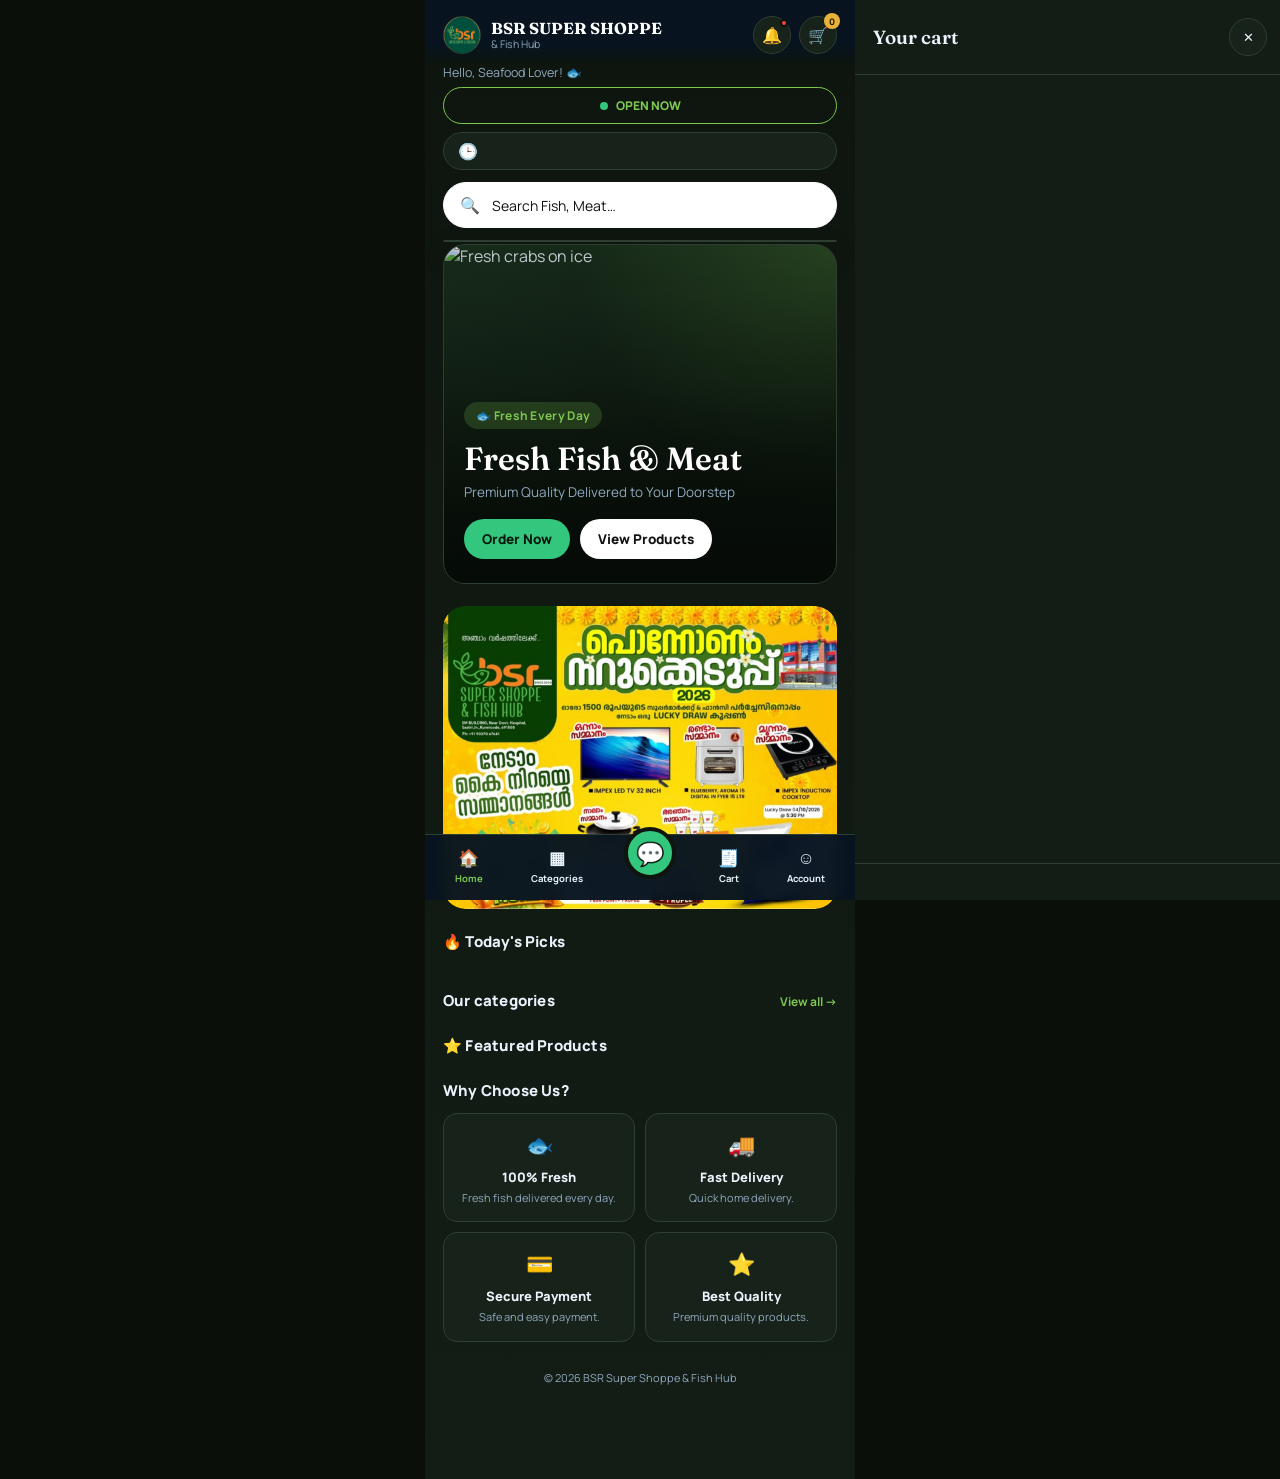
==== index.html @ 5e918a6b "Rename bsr-super-shoppe-26.html to index.html" ====
<!DOCTYPE html>
<html lang="en">
<head>
<meta charset="UTF-8">
<meta name="viewport" content="width=device-width, initial-scale=1.0">
<title>BSR Super Shoppe — Fresh Seafood & Meat, Delivered</title>
<link rel="preconnect" href="https://fonts.googleapis.com">
<link href="https://fonts.googleapis.com/css2?family=Fraunces:opsz,wght@9..144,500;9..144,600;9..144,700&family=Manrope:wght@400;500;600;700;800&display=swap" rel="stylesheet">
<style>
  :root{
    --bg: #0e150f;
    --bg-2: #131d15;
    --surface: #17221a;
    --surface-2: #1f2e22;
    --line: #2d3f30;
    --text: #eaf3fb;
    --text-dim: #8fa8bd;
    --text-faint: #5f7border;
    --aqua: #7ec850;
    --aqua-dim: #22331f;
    --coral: #ef4444;
    --coral-dim: #4a1e1e;
    --green: #33c77e;
    --red: #ef5257;
    --gold: #e8b23a;
    --radius-lg: 22px;
    --radius-md: 14px;
    --radius-sm: 9px;
    --shell-w: 430px;
  }
  *{box-sizing:border-box;}
  html,body{margin:0;padding:0;}
  body{
    background: #0a0f0a;
    color: var(--text);
    font-family: 'Manrope', sans-serif;
    display:flex;
    justify-content:center;
    -webkit-font-smoothing:antialiased;
  }
  a{color:inherit;}
  button{font-family:inherit; cursor:pointer;}

  .shell{
    width:100%;
    max-width: var(--shell-w);
    min-height:100vh;
    background: linear-gradient(180deg, var(--bg) 0%, var(--bg-2) 100%);
    position:relative;
    overflow-x:hidden;
    padding-bottom: 86px;
  }

  /* ---------- Header ---------- */
  .topbar{
    position:sticky; top:0; z-index:40;
    display:flex; align-items:center; justify-content:space-between;
    padding: 16px 18px 10px;
    background: linear-gradient(180deg, rgba(8,20,32,0.97) 70%, rgba(8,20,32,0));
    backdrop-filter: blur(6px);
  }
  .icon-btn{
    width:38px; height:38px; border-radius:50%;
    background: var(--surface); border:1px solid var(--line);
    display:flex; align-items:center; justify-content:center;
    color:var(--text); position:relative; flex-shrink:0;
  }
  .brand{
    display:flex; flex-direction:column; align-items:center; line-height:1;
  }
  .brand .word{
    font-family:'Fraunces', serif; font-weight:700; font-size:22px;
    letter-spacing:0.5px;
    background: linear-gradient(90deg, var(--aqua), #d9f0b8);
    -webkit-background-clip:text; background-clip:text; color:transparent;
  }
  .brand .sub{
    font-size:9px; letter-spacing:3px; color:var(--text-dim); margin-top:2px;
  }
  .badge-count{
    position:absolute; top:-5px; right:-5px;
    background:var(--coral); color:#fff; font-size:10px; font-weight:800;
    min-width:17px; height:17px; border-radius:50%;
    display:flex; align-items:center; justify-content:center;
    border:2px solid var(--bg);
  }

  .search-wrap{ padding: 6px 18px 16px; position:relative;}
  .search-box{
    display:flex; align-items:center; gap:10px;
    background:var(--surface); border:1px solid var(--line);
    border-radius: 999px; padding: 11px 16px;
  }
  .search-box input{
    background:none; border:none; outline:none; color:var(--text);
    font-size:14px; width:100%; font-family:inherit;
  }
  .search-box input::placeholder{color:var(--text-faint, #4c6478);}
  .search-results{
    position:absolute; left:18px; right:18px; top:58px;
    background:var(--surface-2); border:1px solid var(--line);
    border-radius: var(--radius-md); z-index:50; max-height:280px; overflow-y:auto;
    box-shadow: 0 14px 30px rgba(0,0,0,0.4);
  }
  .search-results .sr-item{
    display:flex; justify-content:space-between; align-items:center;
    padding:12px 14px; border-bottom:1px solid var(--line); font-size:13.5px;
  }
  .search-results .sr-item:last-child{border-bottom:none;}
  .sr-price{color:var(--aqua); font-weight:700; font-size:12.5px;}

  /* ---------- Hero ---------- */
  .hero{
    margin: 0 18px 22px;
    border-radius: var(--radius-lg);
    padding: 26px 20px 22px;
    background:
      radial-gradient(120% 140% at 100% 0%, rgba(126,200,80,0.22), transparent 55%),
      linear-gradient(160deg, #1c3320 0%, #0f1c11 70%);
    border:1px solid var(--line);
    position:relative; overflow:hidden;
  }
  .hero .eyebrow{
    font-size:12px; color:var(--aqua); font-weight:700; letter-spacing:0.3px;
    display:flex; align-items:center; gap:6px; margin-bottom:8px;
  }
  .hero h1{
    font-family:'Fraunces', serif; font-weight:600; font-size:29px; line-height:1.14;
    margin:0 0 6px; color:#fff; max-width:78%;
  }
  .hero p{
    font-size:13.5px; color:var(--text-dim); margin:0 0 18px; max-width:75%;
  }
  .hero-cta{
    display:inline-flex; align-items:center; gap:8px;
    background: var(--green); color:#04180e; font-weight:800; font-size:13.5px;
    padding:11px 18px; border-radius:999px; border:none;
  }
  .hero-wave{
    position:absolute; right:-30px; bottom:-40px; width:150px; height:150px;
    opacity:0.5;
  }

  /* ---------- Section heads ---------- */
  .section{ padding: 4px 18px 8px; }
  .section-head{
    display:flex; justify-content:space-between; align-items:baseline;
    margin-bottom:12px;
  }
  .section-head h2{
    font-size:15px; margin:0; color:var(--text); font-weight:800; letter-spacing:0.2px;
  }
  .section-head .view-all{
    font-size:12px; color:var(--aqua); font-weight:700; background:none; border:none; padding:0;
  }

  /* ---------- Category grid (large cards) ---------- */
  .cat-grid{ display:grid; grid-template-columns:repeat(2,1fr); gap:12px; }
  .cat-card{
    background:var(--surface); border:1px solid var(--line); border-radius:18px;
    padding:14px 14px 0; display:flex; flex-direction:column; gap:6px;
    overflow:hidden; min-height:190px; transition: border-color .15s;
  }
  .cat-card.active{ border-color:var(--aqua); }
  .cat-card .cbig-name{ font-size:16px; font-weight:800; color:var(--text); line-height:1.2; }
  .cat-card .cbig-tag{
    align-self:flex-start; font-size:9.5px; font-weight:800; letter-spacing:0.3px;
    color:var(--text-dim); text-transform:uppercase;
  }
  .cat-card .cbig-badge{
    align-self:flex-start; font-size:9px; font-weight:800; color:#fff;
    background:var(--coral); padding:4px 10px; border-radius:999px; margin-top:2px;
  }
  .cat-card .cbig-imgwrap{
    margin-top:auto; width:100%; height:96px; border-radius:14px 14px 0 0;
    overflow:hidden; background:linear-gradient(160deg, var(--surface-2), var(--aqua-dim));
    display:flex; align-items:center; justify-content:center;
  }
  .cat-card .cbig-imgwrap img{ width:100%; height:100%; object-fit:cover; }
  .cat-card .cbig-imgwrap .emoji-fallback{ font-size:40px; }
  /* legacy small variant (used nowhere now, kept for safety) */
  .cat-card .emoji{ font-size:22px; }
  .cat-card .name{ font-size:11px; font-weight:700; color:var(--text-dim); }
  .cat-card.active .name{ color:var(--aqua); }

  /* ---------- Product grid ---------- */
  .prod-grid{ display:grid; grid-template-columns:1fr 1fr; gap:12px; }
  .prod-card{
    background:var(--surface); border:1px solid var(--line); border-radius: var(--radius-md);
    padding:10px; position:relative; display:flex; flex-direction:column; gap:6px;
  }
  .stock-tag{
    position:absolute; top:9px; left:9px; font-size:9px; font-weight:800;
    padding:3px 8px; border-radius:999px; letter-spacing:0.3px;
  }
  .stock-tag.in{ background:rgba(51,199,126,0.18); color:var(--green); }
  .stock-tag.out{ background:rgba(239,82,87,0.18); color:var(--red); }
  .prod-thumb{
    height:74px; border-radius:10px; margin-top:4px;
    display:flex; align-items:center; justify-content:center; font-size:30px;
    background: linear-gradient(160deg, var(--surface-2), var(--aqua-dim));
  }
  .prod-name{ font-size:13px; font-weight:700; margin-top:2px; }
  .prod-unit{ font-size:10.5px; color:var(--text-dim); margin-top:-4px; }
  .prod-price{ font-size:14.5px; font-weight:800; color:var(--aqua); }
  .prod-price.tbd{ font-size:11.5px; color:var(--gold); font-weight:700; }
  .prod-row{ display:flex; align-items:center; justify-content:space-between; margin-top:2px; }
  .qty-stepper{
    display:flex; align-items:center; gap:8px; background:var(--bg); border:1px solid var(--line);
    border-radius:999px; padding:3px 8px;
  }
  .qty-stepper button{
    background:none; border:none; color:var(--text); font-size:15px; width:18px; font-weight:700;
  }
  .qty-stepper span{ font-size:12.5px; font-weight:700; min-width:14px; text-align:center; }
  .add-btn{
    width:32px; height:32px; border-radius:50%; border:none;
    background:var(--aqua); color:#04222a; font-size:17px; font-weight:900;
    display:flex; align-items:center; justify-content:center; flex-shrink:0;
  }
  .add-btn:disabled{ background:var(--line); color:var(--text-faint, #55708a); }
  .add-btn.small-text{ width:auto; height:auto; border-radius:999px; padding:7px 12px; font-size:11px; font-weight:800; }

  /* ---------- Trust strip ---------- */
  .trust-strip{
    display:grid; grid-template-columns:repeat(4,1fr); gap:6px;
    margin: 6px 18px 22px; padding:16px 6px;
    background:var(--surface); border:1px solid var(--line); border-radius: var(--radius-md);
  }
  .trust-item{ text-align:center; font-size:9.5px; color:var(--text-dim); font-weight:700; display:flex; flex-direction:column; align-items:center; gap:6px;}
  .trust-item .emoji{ font-size:18px; }

  .offer-card{
    position:relative; background:var(--surface); border:1px solid var(--line); border-radius:var(--radius-md);
    padding:16px; overflow:hidden;
  }
  .offer-card .n{ font-size:15px; font-weight:800; margin-bottom:2px; }
  .offer-card .d{ font-size:12px; color:var(--text-dim); }

  .swipe-row{
    display:flex; gap:12px; overflow-x:auto; padding:4px 18px 10px;
    scroll-snap-type:x mandatory; -webkit-overflow-scrolling:touch;
  }
  .swipe-row::-webkit-scrollbar{ display:none; }
  .swipe-card{
    flex:0 0 128px; scroll-snap-align:start; background:var(--surface); border:1px solid var(--line);
    border-radius:18px; padding:12px 10px 14px; text-align:center; position:relative;
  }
  .swipe-card .sc-badge{
    display:inline-block; font-size:9px; font-weight:800; letter-spacing:0.2px;
    padding:4px 9px; border-radius:999px; margin-bottom:10px;
  }
  .swipe-card .sc-imgwrap{
    width:78px; height:78px; border-radius:50%; margin:0 auto 8px; overflow:hidden;
    background:linear-gradient(160deg, var(--surface-2), var(--aqua-dim));
    display:flex; align-items:center; justify-content:center; font-size:30px;
    border:3px solid var(--bg-2);
  }
  .swipe-card .sc-imgwrap img{ width:100%; height:100%; object-fit:cover; }
  .swipe-card .sc-name{ font-size:12px; font-weight:800; }
  .swipe-card .sc-sub{ font-size:10px; color:var(--text-dim); margin-top:1px; }

  .banner-slider{
    display:flex; overflow-x:auto; scroll-snap-type:x mandatory; -webkit-overflow-scrolling:touch;
    margin:0 18px 8px; border-radius:var(--radius-lg); gap:0; aspect-ratio:1.3/1; width:auto;
  }
  .banner-slider::-webkit-scrollbar{ display:none; }
  .banner-slide{
    flex:0 0 100%; scroll-snap-align:start; height:100%; border-radius:var(--radius-lg);
    display:flex; align-items:center; gap:14px; padding:18px 20px; position:relative; overflow:hidden;
  }
  .banner-slide .bs-icon{ font-size:34px; flex-shrink:0; }
  .banner-slide .bs-title{ font-size:15px; font-weight:800; color:#fff; }
  .banner-slide .bs-sub{ font-size:11.5px; color:rgba(255,255,255,0.85); margin-top:2px; }
  .banner-dots{ display:flex; justify-content:center; gap:6px; margin:0 0 10px; }
  .banner-dot{ width:6px; height:6px; border-radius:50%; background:var(--line); transition:background .2s, width .2s; }
  .banner-dot.active{ background:var(--aqua); width:16px; border-radius:4px; }
  .offer-badge{
    position:absolute; top:12px; right:12px; font-size:9.5px; font-weight:800;
    padding:4px 10px; border-radius:999px;
  }
  .why-card{
    background:var(--surface); border:1px solid var(--line); border-radius:var(--radius-md);
    padding:16px 12px; text-align:center;
  }
  .why-card .emoji{ font-size:22px; display:block; margin-bottom:8px; }
  .why-card .n{ font-size:13px; font-weight:800; margin-bottom:4px; }
  .why-card .d{ font-size:11px; color:var(--text-dim); line-height:1.4; }

  /* ---------- Views ---------- */
  .view{ display:none; }
  .view.active{ display:block; }

  .cat-page-header{
    padding: 14px 18px 4px; display:flex; align-items:center; gap:12px;
  }
  .cat-page-header .back{
    width:34px; height:34px; border-radius:50%; background:var(--surface); border:1px solid var(--line);
    display:flex; align-items:center; justify-content:center;
  }
  .cat-page-header h2{ font-size:17px; margin:0; font-family:'Fraunces', serif; font-weight:600; }
  .cat-page-header .count{ font-size:11.5px; color:var(--text-dim); }

  .list-item{
    display:flex; align-items:center; gap:12px; padding:12px 18px; border-bottom:1px solid var(--line);
  }
  .list-thumb{
    width:54px; height:54px; border-radius:12px; flex-shrink:0; font-size:24px;
    display:flex; align-items:center; justify-content:center;
    background: linear-gradient(160deg, var(--surface-2), var(--aqua-dim));
  }
  .list-info{ flex:1; min-width:0; }
  .list-info .n{ font-size:13.5px; font-weight:700; }
  .list-info .u{ font-size:11px; color:var(--text-dim); }
  .list-info .p{ font-size:13.5px; font-weight:800; color:var(--aqua); margin-top:2px; }
  .list-info .p.tbd{ color:var(--gold); font-size:11.5px; }

  /* ---------- Cart drawer ---------- */
  .overlay{
    position:fixed; inset:0; background:rgba(2,7,12,0.6); z-index:60; display:none;
  }
  .overlay.active{ display:block; }
  .cart-drawer{
    position:fixed; right:0; top:0; bottom:0; width:100%; max-width:var(--shell-w);
    background:var(--bg-2); z-index:70; transform:translateX(100%);
    transition:transform .28s ease; display:flex; flex-direction:column;
    margin:0 auto; left:0;
  }
  .cart-drawer.active{ transform:translateX(0); }
  .drawer-head{
    display:flex; align-items:center; justify-content:space-between;
    padding:18px; border-bottom:1px solid var(--line);
  }
  .drawer-head h3{ margin:0; font-family:'Fraunces', serif; font-size:19px; font-weight:600; }
  .cart-items{ flex:1; overflow-y:auto; padding: 6px 0; }
  .cart-empty{ padding:60px 30px; text-align:center; color:var(--text-dim); font-size:13.5px; }
  .cart-row{
    display:flex; align-items:center; gap:12px; padding:12px 18px; border-bottom:1px solid var(--line);
  }
  .cart-row .ci-thumb{
    width:46px; height:46px; border-radius:10px; font-size:20px;
    display:flex; align-items:center; justify-content:center;
    background: linear-gradient(160deg, var(--surface-2), var(--aqua-dim)); flex-shrink:0;
  }
  .cart-row .ci-info{ flex:1; min-width:0; }
  .cart-row .ci-info .n{ font-size:13px; font-weight:700; }
  .cart-row .ci-info .p{ font-size:11.5px; color:var(--text-dim); }
  .cart-row .remove{ background:none; border:none; color:var(--red); font-size:11px; font-weight:700; padding:0; margin-top:4px; }

  .drawer-footer{ border-top:1px solid var(--line); padding:16px 18px 20px; }
  .sum-row{ display:flex; justify-content:space-between; font-size:13px; color:var(--text-dim); margin-bottom:6px; }
  .sum-row.total{ color:var(--text); font-weight:800; font-size:16px; margin-top:10px; }
  .note-line{ font-size:11px; color:var(--green); margin: 6px 0 14px; display:flex; align-items:center; gap:5px;}
  .primary-btn{
    width:100%; padding:14px; border-radius:999px; border:none; background:var(--green);
    color:#04180e; font-weight:800; font-size:14.5px;
  }
  .primary-btn:disabled{ background:var(--line); color:var(--text-faint,#5c7386); }

  /* ---------- Checkout form ---------- */
  .checkout-form{ padding: 6px 18px 20px; }
  .field{ margin-bottom:14px; }
  .field label{ font-size:12px; color:var(--text-dim); font-weight:700; display:block; margin-bottom:6px; }
  .field input{
    width:100%; padding:12px 14px; border-radius:12px; border:1px solid var(--line);
    background:var(--surface); color:var(--text); font-size:14px; outline:none; font-family:inherit;
  }
  .field input:focus{ border-color:var(--aqua); }
  .mini-summary{
    background:var(--surface); border:1px solid var(--line); border-radius:var(--radius-md);
    padding:14px; margin-bottom:16px; font-size:12.5px; color:var(--text-dim);
  }
  .mini-summary .r{ display:flex; justify-content:space-between; padding:3px 0; }
  .mini-summary .r.tot{ color:var(--text); font-weight:800; padding-top:8px; margin-top:6px; border-top:1px solid var(--line); font-size:14px;}

  /* ---------- Bottom nav ---------- */
  .bottom-nav{
    position:fixed; bottom:0; left:50%; transform:translateX(-50%);
    width:100%; max-width:var(--shell-w);
    background: rgba(8,20,32,0.97); backdrop-filter:blur(8px);
    border-top:1px solid var(--line);
    display:flex; align-items:center; justify-content:space-around;
    padding: 10px 6px 14px; z-index:30;
  }
  .nav-item{
    background:none; border:none; display:flex; flex-direction:column; align-items:center; gap:3px;
    color:var(--text-faint,#5c7386); font-size:9.5px; font-weight:700;
  }
  .nav-item.active{ color:var(--aqua); }
  .nav-item .emoji{ font-size:17px; }
  .nav-wa{
    width:52px; height:52px; border-radius:50%; background:var(--green);
    display:flex; align-items:center; justify-content:center; font-size:23px;
    margin-top:-26px; border:4px solid var(--bg); color:#04180e;
  }

  /* ---------- Toast ---------- */
  .toast{
    position:fixed; bottom:100px; left:50%; transform:translateX(-50%) translateY(20px);
    background:var(--surface-2); border:1px solid var(--aqua); color:var(--text);
    padding:10px 18px; border-radius:999px; font-size:12.5px; font-weight:700;
    opacity:0; transition:opacity .25s, transform .25s; z-index:90; white-space:nowrap;
  }
  .toast.show{ opacity:1; transform:translateX(-50%) translateY(0); }

  /* Account view */
  .account-card{
    margin:16px 18px; background:var(--surface); border:1px solid var(--line); border-radius:var(--radius-md);
    padding:20px; text-align:center;
  }
  .account-card .emoji{ font-size:32px; margin-bottom:8px; }
  .account-card h3{ font-family:'Fraunces', serif; font-weight:600; margin:0 0 6px; }
  .account-card p{ font-size:12.5px; color:var(--text-dim); margin:0; line-height:1.6; }

  .admin-link{
    margin:10px 18px 0; display:flex; align-items:center; justify-content:center; gap:6px;
    background:none; border:1px dashed var(--line); color:var(--text-dim);
    padding:10px; border-radius:12px; width:calc(100% - 36px); font-size:12px; font-weight:700;
  }
  .admin-login-wrap{ padding: 50px 26px; text-align:center; }
  .admin-login-wrap .login-badge{
    width:64px; height:64px; border-radius:20px; margin:0 auto 16px;
    background:linear-gradient(160deg, var(--aqua), var(--surface-2));
    display:flex; align-items:center; justify-content:center; font-size:28px;
  }
  .admin-login-wrap h3{ font-family:'Fraunces', serif; margin:0 0 4px; font-size:20px; }
  .admin-login-wrap p{ color:var(--text-dim); font-size:12.5px; margin:0 0 22px; line-height:1.5; }

  .admin-stats{ display:grid; grid-template-columns:repeat(3,1fr); gap:8px; padding:14px 18px 4px; }
  .admin-stat-card{
    background:var(--surface); border:1px solid var(--line); border-radius:var(--radius-md);
    padding:12px 8px; text-align:center;
  }
  .admin-stat-card .v{ font-size:19px; font-weight:800; color:var(--aqua); }
  .admin-stat-card .l{ font-size:9.5px; color:var(--text-dim); font-weight:700; margin-top:2px; }
  .admin-stat-card.warn .v{ color:var(--red); }

  .admin-tabs{ display:flex; gap:8px; padding: 14px 18px 14px; }
  .admin-tab{
    flex:1; text-align:center; padding:11px; border-radius:999px; font-size:12.5px; font-weight:800;
    background:var(--surface); border:1px solid var(--line); color:var(--text-dim);
  }
  .admin-tab.active{ background:var(--aqua); color:#04222a; border-color:var(--aqua); }

  .staff-card{
    background:var(--surface); border:1px solid var(--line); border-radius:var(--radius-md);
    padding:14px; margin-bottom:10px;
  }
  .staff-card .sh{ display:flex; justify-content:space-between; align-items:center; }
  .staff-card .sh .nm{ font-size:14.5px; font-weight:800; }
  .staff-card .sh .rl{ font-size:10.5px; color:var(--text-dim); }
  .staff-mini{ display:grid; grid-template-columns:repeat(4,1fr); gap:6px; margin:10px 0; }
  .staff-mini .m{ background:var(--bg-2); border-radius:8px; padding:7px 4px; text-align:center; }
  .staff-mini .m .v{ font-size:13px; font-weight:800; }
  .staff-mini .m .l{ font-size:8px; color:var(--text-dim); font-weight:700; margin-top:1px; }
  .staff-period{ display:flex; gap:8px; font-size:10.5px; color:var(--text-dim); margin-bottom:8px; }
  .staff-period b{ color:var(--text); }

  .admin-cat-header{
    display:flex; align-items:center; justify-content:space-between; cursor:pointer;
    padding:12px 18px; margin-top:6px;
  }
  .admin-cat-header .left{ display:flex; align-items:center; gap:8px; font-size:12.5px; font-weight:800; color:var(--aqua); }
  .admin-cat-header .count-chip{
    background:var(--surface-2); color:var(--text-dim); font-size:10px; font-weight:700;
    padding:2px 8px; border-radius:999px;
  }
  .admin-cat-header .chevron{ color:var(--text-dim); font-size:12px; transition:transform .2s; }
  .admin-cat-header.collapsed .chevron{ transform:rotate(-90deg); }
  .admin-cat-body{ overflow:hidden; }
  .admin-cat-body.collapsed{ display:none; }

  .admin-row{
    padding:14px 18px; border-bottom:1px solid var(--line); display:flex; flex-direction:column; gap:10px;
    background:var(--bg-2);
  }
  .admin-row .top{ display:flex; justify-content:space-between; align-items:center; }
  .admin-row .top .n{ font-size:13.5px; font-weight:700; }
  .admin-row .top .c{ font-size:10.5px; color:var(--text-dim); }
  .admin-row .controls{ display:flex; gap:8px; align-items:center; flex-wrap:wrap; }
  .mini-field{ display:flex; align-items:center; gap:6px; }
  .mini-field label{ font-size:10.5px; color:var(--text-dim); font-weight:700; }
  .mini-field input{
    width:80px; padding:8px 10px; border-radius:9px; border:1px solid var(--line);
    background:var(--bg); color:var(--text); font-size:12.5px; font-family:inherit;
  }
  .stock-btns{ display:flex; align-items:center; gap:4px; }
  .stock-btns button{
    width:26px; height:26px; border-radius:8px; border:1px solid var(--line); background:var(--surface);
    color:var(--text); font-size:14px; font-weight:800;
  }
  .avail-pill{
    font-size:10px; font-weight:800; padding:4px 10px; border-radius:999px;
  }
  .avail-pill.in{ background:rgba(51,199,126,0.18); color:var(--green); }
  .avail-pill.out{ background:rgba(239,82,87,0.18); color:var(--red); }
  .save-hint{ font-size:9.5px; color:var(--green); opacity:0; transition:opacity .3s; }
  .save-hint.show{ opacity:1; }

  .admin-toggle-add{
    margin:14px 18px 6px; width:calc(100% - 36px); padding:13px; border-radius:999px;
    border:1px dashed var(--aqua); background:none; color:var(--aqua); font-weight:800; font-size:13px;
  }
  .admin-add-card{
    margin:10px 18px 14px; padding:16px; background:var(--surface); border:1px solid var(--line);
    border-radius:var(--radius-md); display:none;
  }
  .admin-add-card.open{ display:block; }
  .admin-add-card h4{ margin:0 0 12px; font-size:13.5px; }
  .two-col{ display:grid; grid-template-columns:1fr 1fr; gap:10px; }

  .report-card{
    margin:14px 18px; padding:16px; background:var(--surface); border:1px solid var(--aqua);
    border-radius:var(--radius-md);
  }
  .report-card h4{ margin:0 0 12px; font-size:13.5px; }
  .report-summary{ margin-top:14px; }
  .report-row{ display:flex; justify-content:space-between; padding:6px 0; font-size:12.5px; color:var(--text-dim); border-bottom:1px solid var(--line); }
  .report-row:last-child{ border-bottom:none; }
  .report-row .v{ color:var(--text); font-weight:800; }
  .report-top-items{ margin-top:10px; }
  .report-top-items .ti-row{ display:flex; justify-content:space-between; font-size:11.5px; color:var(--text-dim); padding:4px 0; }
  .report-export-btn{
    width:100%; margin-top:12px; padding:11px; border-radius:999px; border:1px solid var(--green);
    background:none; color:var(--green); font-weight:800; font-size:12.5px;
  }
  .order-filter-tabs{ display:flex; gap:8px; padding:2px 18px 12px; }
  .order-filter-tab{
    padding:7px 13px; border-radius:999px; font-size:11px; font-weight:800;
    background:var(--surface); border:1px solid var(--line); color:var(--text-dim);
  }
  .order-filter-tab.active{ background:var(--surface-2); color:var(--aqua); border-color:var(--aqua); }

  .order-card{
    margin:12px 18px; padding:14px; background:var(--surface); border:1px solid var(--line); border-left:3px solid var(--green);
    border-radius:var(--radius-md); font-size:12.5px;
  }
  .order-card.is-cancelled{ border-left-color:var(--red); opacity:0.6; }
  .order-card .oh{ display:flex; justify-content:space-between; align-items:center; font-weight:800; margin-bottom:6px; }
  .order-card .om{ color:var(--text-dim); font-size:11.5px; margin-bottom:8px; }
  .order-card .oi{ color:var(--text-dim); line-height:1.7; }
  .order-card .ot{ margin-top:8px; padding-top:8px; border-top:1px solid var(--line); font-weight:800; display:flex; justify-content:space-between; }

  .profile-header{
    display:flex; align-items:center; gap:14px; padding:20px 18px 10px;
  }
  .profile-avatar{
    width:58px; height:58px; border-radius:50%; flex-shrink:0;
    background:linear-gradient(160deg, var(--aqua), var(--surface-2));
    display:flex; align-items:center; justify-content:center;
    font-size:24px; font-weight:800; color:#04222a; font-family:'Fraunces', serif;
  }
  .profile-header .name{ font-size:18px; font-weight:800; }
  .profile-header .sub{ font-size:12px; color:var(--text-dim); margin-top:2px; }
  .profile-header .edit-hint{ font-size:11px; color:var(--aqua); font-weight:700; margin-top:4px; }

  .profile-list{
    margin:14px 18px; background:var(--surface); border:1px solid var(--line); border-radius:var(--radius-md);
    overflow:hidden;
  }
  .profile-row{
    display:flex; align-items:center; gap:14px; padding:15px 16px;
    border-bottom:1px solid var(--line);
  }
  .profile-row:last-child{ border-bottom:none; }
  .profile-row .p-icon{
    width:38px; height:38px; border-radius:50%; background:var(--surface-2);
    display:flex; align-items:center; justify-content:center; font-size:16px; flex-shrink:0;
  }
  .profile-row .p-label{ flex:1; font-size:13.5px; font-weight:700; }
  .profile-row .chev{ color:var(--text-dim); font-size:16px; }

  .new-order-flash{ animation: newOrderFlash 1.6s ease-in-out 2; }
  @keyframes newOrderFlash{
    0%, 100%{ box-shadow:0 0 0 0 rgba(126,200,80,0); }
    50%{ box-shadow:0 0 0 6px rgba(126,200,80,0.35); }
  }
  .slide-pick{
    position:relative; height:56px; border-radius:999px; margin-top:10px;
    background:linear-gradient(135deg, var(--green), var(--aqua));
    overflow:hidden; user-select:none; touch-action:none;
  }
  .slide-pick .sp-label{
    position:absolute; inset:0; display:flex; align-items:center; justify-content:center;
    color:#fff; font-weight:800; font-size:13px; letter-spacing:0.3px; pointer-events:none;
  }
  .slide-pick .sp-handle{
    position:absolute; top:4px; left:4px; width:48px; height:48px; border-radius:50%;
    background:#fff; display:flex; align-items:center; justify-content:center; font-size:20px;
    cursor:grab; z-index:2; box-shadow:0 2px 8px rgba(0,0,0,0.35);
  }
  .slide-pick.done{ background:linear-gradient(135deg, var(--aqua), var(--green)); }
  .slide-pick.done .sp-label{ opacity:0; }

  .track-order-card{
    margin:14px 18px; padding:16px; background:var(--surface); border:1px solid var(--line);
    border-radius:var(--radius-md);
  }
  .track-order-card .toh{ display:flex; justify-content:space-between; align-items:center; margin-bottom:4px; }
  .track-order-card .toh .id{ font-size:12px; font-weight:800; }
  .track-order-card .tod{ font-size:11px; color:var(--text-dim); margin-bottom:14px; }
  .track-stepper{ display:flex; align-items:flex-start; }
  .track-step{ flex:1; text-align:center; position:relative; }
  .track-step .dot{
    width:22px; height:22px; border-radius:50%; margin:0 auto 6px; display:flex; align-items:center; justify-content:center;
    background:var(--surface-2); border:2px solid var(--line); font-size:11px; color:var(--text-dim);
  }
  .track-step.done .dot{ background:var(--green); border-color:var(--green); color:#04180e; }
  .track-step.current .dot{ background:var(--aqua); border-color:var(--aqua); color:#04222a; }
  .track-step .line{
    position:absolute; top:11px; left:-50%; width:100%; height:2px; background:var(--line); z-index:-1;
  }
  .track-step:first-child .line{ display:none; }
  .track-step.done .line, .track-step.current .line{ background:var(--green); }
  .track-step .lbl{ font-size:9px; color:var(--text-dim); font-weight:700; line-height:1.3; }
  .track-step.done .lbl, .track-step.current .lbl{ color:var(--text); }
  .track-cancelled-badge{
    text-align:center; padding:10px; background:rgba(239,82,87,0.15); color:var(--red);
    border-radius:10px; font-size:12px; font-weight:800; margin-top:6px;
  }

  .status-marquee{
    overflow:hidden; white-space:nowrap; flex:1;
    mask-image: linear-gradient(90deg, transparent, #000 12%, #000 88%, transparent);
    -webkit-mask-image: linear-gradient(90deg, transparent, #000 12%, #000 88%, transparent);
  }
  .status-marquee-track{
    display:inline-block; padding-left:100%;
    animation: statusScroll 14s linear infinite;
  }
  @keyframes statusScroll{
    0%{ transform: translateX(0); }
    100%{ transform: translateX(-100%); }
  }

  .export-btn{
    margin: 4px 18px 4px; width:calc(100% - 36px); padding:13px; border-radius:999px; border:1px solid var(--aqua);
    background:none; color:var(--aqua); font-weight:800; font-size:13px;
  }
  .logout-btn{
    margin: 18px 18px 20px; width:calc(100% - 36px); padding:12px; border-radius:999px; border:1px solid var(--line);
    background:none; color:var(--red); font-weight:700; font-size:12.5px;
  }

  /* ---------- Intro splash ---------- */
  .intro-splash{
    position:fixed; inset:0; z-index:999;
    background: radial-gradient(120% 100% at 50% 0%, #1c3320 0%, #0a0f0a 75%);
    display:flex; flex-direction:column; align-items:center; justify-content:center;
    overflow:hidden;
  }
  .intro-splash.hide{ animation: introFadeOut .5s ease forwards; }
  @keyframes introFadeOut{ to{ opacity:0; visibility:hidden; } }

  .intro-bubble{
    position:absolute; bottom:-40px; border-radius:50%;
    background:rgba(150,220,110,0.18); border:1px solid rgba(150,220,110,0.35);
    animation: introRise linear infinite;
  }
  @keyframes introRise{
    0%{ transform: translateY(0) translateX(0); opacity:0; }
    10%{ opacity:1; }
    100%{ transform: translateY(-110vh) translateX(14px); opacity:0; }
  }

  .intro-fish{
    position:absolute; font-size:26px; opacity:0;
    animation: introSwim 3.6s ease-in-out forwards;
  }
  @keyframes introSwim{
    0%{ transform: translateX(-60px) scaleX(-1); opacity:0; }
    12%{ opacity:1; }
    85%{ opacity:1; }
    100%{ transform: translateX(340px) scaleX(-1); opacity:0; }
  }

  .intro-brand{
    position:relative; z-index:2; text-align:center;
    opacity:0; animation: introBrandIn 1s ease .4s forwards;
  }
  @keyframes introBrandIn{ from{ opacity:0; transform:translateY(10px);} to{ opacity:1; transform:translateY(0);} }
  .intro-brand .word{
    font-family:'Fraunces', serif; font-weight:700; font-size:40px;
    background: linear-gradient(90deg, var(--aqua), #d9f0b8);
    -webkit-background-clip:text; background-clip:text; color:transparent;
  }
  .intro-brand .sub{ font-size:11px; letter-spacing:4px; color:var(--text-dim); margin-top:4px; }
  .intro-tag{
    position:relative; z-index:2; margin-top:14px; font-size:12.5px; color:var(--text-dim);
    opacity:0; animation: introBrandIn 1s ease 1s forwards;
  }
  .intro-skip{
    position:absolute; bottom:34px; left:50%; transform:translateX(-50%); z-index:3;
    background:rgba(255,255,255,0.06); border:1px solid var(--line); color:var(--text-dim);
    font-size:11.5px; font-weight:700; padding:9px 18px; border-radius:999px;
    opacity:0; animation: introBrandIn 1s ease 1.6s forwards;
  }

  /* ---------- Custom quantity popup ---------- */
  .qty-edit-btn{
    background:none; border:none; color:var(--aqua); font-size:10.5px; font-weight:800;
    padding:0; margin-left:6px;
  }
  .custom-qty-overlay{
    position:fixed; inset:0; background:rgba(2,7,12,0.65); z-index:120; display:none;
    align-items:center; justify-content:center;
  }
  .custom-qty-overlay.active{ display:flex; }
  .custom-qty-card{
    width:calc(100% - 64px); max-width:320px; background:var(--surface); border:1px solid var(--line);
    border-radius:var(--radius-md); padding:20px;
  }
  .custom-qty-card h4{ margin:0 0 4px; font-family:'Fraunces', serif; font-size:16px; font-weight:600; }
  .custom-qty-card .sub{ font-size:11.5px; color:var(--text-dim); margin:0 0 16px; }
  .custom-qty-row{ display:flex; gap:8px; margin-bottom:16px; }
  .custom-qty-row input{
    flex:1; padding:11px 12px; border-radius:10px; border:1px solid var(--line);
    background:var(--bg); color:var(--text); font-size:15px; font-family:inherit; outline:none;
  }
  .custom-qty-row input:focus{ border-color:var(--aqua); }
  .custom-qty-row select{
    width:80px; padding:11px 8px; border-radius:10px; border:1px solid var(--line);
    background:var(--bg); color:var(--text); font-size:14px; font-family:inherit;
  }
  .custom-qty-actions{ display:flex; gap:10px; }
  .custom-qty-actions button{ flex:1; padding:12px; border-radius:999px; font-weight:800; font-size:13px; border:none; }
  .custom-qty-actions .cancel{ background:var(--surface-2); color:var(--text-dim); }
  .custom-qty-actions .apply{ background:var(--aqua); color:#04222a; }
</style>
<!-- Firebase SDK -->
<script src="https://www.gstatic.com/firebasejs/10.13.0/firebase-app-compat.js"></script>
<script src="https://www.gstatic.com/firebasejs/10.13.0/firebase-firestore-compat.js"></script>
<script src="https://www.gstatic.com/firebasejs/10.13.0/firebase-storage-compat.js"></script>
<script src="https://www.gstatic.com/firebasejs/10.13.0/firebase-auth-compat.js"></script>
<link rel="icon" type="image/png" href="[data-uri]">
<link rel="apple-touch-icon" href="[data-uri]">
<link rel="manifest" href="manifest.json">
<meta name="theme-color" content="#0e150f">
<meta name="apple-mobile-web-app-capable" content="yes">
<meta name="apple-mobile-web-app-status-bar-style" content="black-translucent">
<meta name="apple-mobile-web-app-title" content="BSR Super Shoppe">
</head>
<body>
<div class="shell">

  <!-- ===== Intro Splash (once per day) ===== -->
  <div class="intro-splash" id="introSplash" style="display:none;">
    <div class="intro-fish" style="top:22%; animation-delay:.2s;">🐟</div>
    <div class="intro-fish" style="top:38%; font-size:34px; animation-delay:.9s;">🐠</div>
    <div class="intro-fish" style="top:58%; animation-delay:1.6s;">🐟</div>
    <div class="intro-fish" style="top:70%; font-size:20px; animation-delay:2.2s;">🐡</div>
    <div class="intro-bubble" style="left:20%; width:10px; height:10px; animation-duration:4s; animation-delay:.2s;"></div>
    <div class="intro-bubble" style="left:45%; width:16px; height:16px; animation-duration:5s; animation-delay:1s;"></div>
    <div class="intro-bubble" style="left:65%; width:8px; height:8px; animation-duration:3.6s; animation-delay:1.8s;"></div>
    <div class="intro-bubble" style="left:80%; width:13px; height:13px; animation-duration:4.6s; animation-delay:.6s;"></div>
    <div class="intro-brand">
      <div class="word">BSR</div>
      <div class="sub">SUPER SHOPPE</div>
    </div>
    <div class="intro-tag">Fresh from sea, straight to your door 🌊</div>
    <button class="intro-skip" onclick="dismissIntro()">Skip</button>
  </div>

  <!-- ===== Header ===== -->
  <div class="topbar" style="align-items:flex-start;">
    <div style="display:flex; align-items:center; gap:10px;">
      <div class="icon-btn" style="padding:0; overflow:hidden; background:var(--surface);"><img src="[data-uri]" alt="BSR logo" style="width:100%;height:100%;object-fit:contain;"></div>
      <div style="text-align:left; line-height:1.2;">
        <div style="font-family:'Fraunces', serif; font-weight:700; font-size:16px; color:#fff;">BSR SUPER SHOPPE</div>
        <div style="font-size:10.5px; color:var(--text-dim);">& Fish Hub</div>
      </div>
    </div>
    <div style="display:flex; gap:8px; align-items:center;">
      <div class="icon-btn" style="position:relative;" onclick="showToast('No new notifications')">🔔<span id="notifDot" style="position:absolute; top:2px; right:2px; width:8px; height:8px; border-radius:50%; background:var(--coral); border:2px solid var(--bg);"></span></div>
      <div class="icon-btn" style="position:relative;" onclick="openCart()">🛒<span id="headerCartBadge" style="position:absolute; top:-4px; right:-4px; min-width:16px; height:16px; padding:0 3px; border-radius:999px; background:var(--gold); color:#2a1c00; font-size:9px; font-weight:800; display:flex; align-items:center; justify-content:center;">0</span></div>
    </div>
  </div>
  <div style="padding:0 18px 6px;">
    <div style="font-size:12.5px; color:var(--text-dim);">Hello, Seafood Lover! 🐟</div>
  </div>

  <div style="padding: 0 18px 12px;">
    <div id="openStatusPill" style="display:flex; align-items:center; justify-content:center; gap:8px; border:1px solid var(--aqua); border-radius:999px; padding:9px; font-size:12px; font-weight:800; color:var(--aqua);">
      <span id="openStatusDot" style="width:8px;height:8px;border-radius:50%;background:var(--green);"></span>
      <span id="openStatusText">OPEN NOW</span>
    </div>
    <div style="display:flex; align-items:center; gap:8px; margin-top:8px; padding:7px 14px; background:var(--surface); border:1px solid var(--line); border-radius:999px;">
      <span style="flex-shrink:0;">🕒</span>
      <div class="status-marquee">
        <span class="status-marquee-track">Opening hours: 9:00 AM – 6:30 PM, every day  •  Fresh Fish &amp; Meat delivered to your doorstep  •  Opening hours: 9:00 AM – 6:30 PM, every day  •  </span>
      </div>
    </div>
  </div>

  <div class="search-wrap" style="padding-top:0;">
    <div class="search-box" style="background:#fff; border-color:#fff;">
      <span>🔍</span>
      <input id="searchInput" placeholder="Search Fish, Meat…" style="color:#111;">
    </div>
    <div class="search-results" id="searchResults"></div>
  </div>

  <!-- ===== HOME VIEW ===== -->
  <div class="view active" id="view-home">

    <div class="hero" style="padding:0; overflow:hidden; border-radius:var(--radius-lg); position:relative; min-height:340px; display:flex; flex-direction:column; justify-content:flex-end;">
      <img src="https://images.rawpixel.com/image_social_landscape/czNmcy1wcml2YXRlL3Jhd3BpeGVsX2ltYWdlcy93ZWJzaXRlX2NvbnRlbnQvc3YyMTEwMTgtaW1hZ2Uta3d2dWY3b3MuanBn.jpg" alt="Fresh crabs on ice" style="position:absolute; inset:0; width:100%; height:100%; object-fit:cover; z-index:0;">
      <div style="position:absolute; inset:0; background:linear-gradient(0deg, rgba(5,10,6,0.92) 10%, rgba(5,10,6,0.35) 60%, rgba(5,10,6,0.15) 100%); z-index:1;"></div>
      <div style="position:relative; z-index:2; padding:22px 20px 24px;">
        <div class="eyebrow" style="background:rgba(126,200,80,0.2); display:inline-flex; padding:5px 12px; border-radius:999px; margin-bottom:12px;">🐟 Fresh Every Day</div>
        <h1 style="max-width:100%; font-size:32px;">Fresh Fish &amp; Meat</h1>
        <p style="max-width:90%;">Premium Quality Delivered to Your Doorstep</p>
        <div style="display:flex; gap:10px; margin-top:6px;">
          <button class="hero-cta" style="background:var(--green);" onclick="showCategoryPage('all')">Order Now</button>
          <button class="hero-cta" style="background:#fff; color:#111;" onclick="showCategoryPage('all')">View Products</button>
        </div>
      </div>
    </div>

    <div class="banner-slider" id="bannerSlider">
      <div class="banner-slide" style="padding:0; background:#0a0f0a;" onclick="showCategoryPage(\'all\')">
        <img src="[data-uri]" alt="Pon Onam Lucky Draw 2026" style="width:100%;height:100%;object-fit:cover;">
      </div>
      <div class="banner-slide" style="background:linear-gradient(120deg, #c47a1e, #8a4f0e);">
        <div class="bs-icon">🕒</div>
        <div>
          <div class="bs-title">Open 9:00 AM – 6:30 PM</div>
          <div class="bs-sub">Order anytime during store hours</div>
        </div>
      </div>
      <div class="banner-slide" style="background:linear-gradient(120deg, #2f8f7f, #1c5c52);">
        <div class="bs-icon">💬</div>
        <div>
          <div class="bs-title">Order Instantly on WhatsApp</div>
          <div class="bs-sub">Tap, add to cart, and checkout in seconds</div>
        </div>
      </div>
      <div class="banner-slide" style="background:linear-gradient(120deg, #7a3fa0, #4c2266);">
        <div class="bs-icon">📦</div>
        <div>
          <div class="bs-title">Track Your Order</div>
          <div class="bs-sub">See live status from Account → Track my order</div>
        </div>
      </div>
    </div>
    <div class="banner-dots" id="bannerDots"></div>

    <div class="section" style="padding-left:0; padding-right:0;">
      <div class="section-head" style="padding:0 18px;">
        <h2>🔥 Today's Picks</h2>
      </div>
      <div class="swipe-row" id="swipeRow"></div>
    </div>

    <div class="section">
      <div class="section-head">
        <h2>Our categories</h2>
        <button class="view-all" onclick="showCategoryPage('all')">View all →</button>
      </div>
      <div class="cat-grid" id="catGrid"></div>
    </div>

    <div class="section">
      <div class="section-head">
        <h2>⭐ Featured Products</h2>
      </div>
      <div id="featuredGrid" class="prod-grid" style="grid-template-columns:1fr 1fr;"></div>
    </div>

    <div class="section">
      <div class="section-head">
        <h2>Why Choose Us?</h2>
      </div>
      <div style="display:grid; grid-template-columns:1fr 1fr; gap:10px;">
        <div class="why-card"><span class="emoji">🐟</span><div class="n">100% Fresh</div><div class="d">Fresh fish delivered every day.</div></div>
        <div class="why-card"><span class="emoji">🚚</span><div class="n">Fast Delivery</div><div class="d">Quick home delivery.</div></div>
        <div class="why-card"><span class="emoji">💳</span><div class="n">Secure Payment</div><div class="d">Safe and easy payment.</div></div>
        <div class="why-card"><span class="emoji">⭐</span><div class="n">Best Quality</div><div class="d">Premium quality products.</div></div>
      </div>
    </div>

    <div style="text-align:center; padding:20px 18px 8px; font-size:11px; color:var(--text-dim);">
      © 2026 BSR Super Shoppe &amp; Fish Hub
    </div>
  </div>

  <!-- ===== Floating chat bubbles ===== -->
  <button onclick="openWhatsAppDirect()" style="position:fixed; right:18px; bottom:96px; z-index:35; width:52px; height:52px; border-radius:50%; background:var(--green); border:none; font-size:22px; box-shadow:0 8px 20px rgba(0,0,0,0.4);">💬</button>
  <button onclick="openAiChat()" style="position:fixed; right:18px; bottom:158px; z-index:35; width:52px; height:52px; border-radius:50%; background:linear-gradient(135deg, var(--aqua), var(--gold)); border:none; font-size:22px; box-shadow:0 8px 20px rgba(0,0,0,0.4);">🤖</button>

  <!-- ===== AI CHAT PANEL ===== -->
  <div class="overlay" id="aiChatOverlay" onclick="closeAiChat()"></div>
  <div class="cart-drawer" id="aiChatDrawer">
    <div class="drawer-head">
      <h3>🤖 BSR Assistant</h3>
      <button onclick="closeAiChat()" style="background:none;border:none;color:var(--text);font-size:20px;">✕</button>
    </div>
    <div id="aiChatMessages" style="flex:1; overflow-y:auto; padding:14px 18px; display:flex; flex-direction:column; gap:10px;">
      <div style="align-self:flex-start; max-width:80%; background:var(--surface); border:1px solid var(--line); border-radius:14px 14px 14px 2px; padding:10px 14px; font-size:13px;">
        Hi! 👋 Ask me about our products, prices, store hours, or how to order.
      </div>
    </div>
    <div style="display:flex; gap:8px; padding:12px 18px; border-top:1px solid var(--line);">
      <input id="aiChatInput" placeholder="Type your question…" style="flex:1; padding:12px 14px; border-radius:999px; border:1px solid var(--line); background:var(--bg); color:var(--text); font-family:inherit; font-size:13px;" onkeydown="if(event.key==='Enter') sendAiChatMessage();">
      <button onclick="sendAiChatMessage()" style="width:44px; height:44px; border-radius:50%; background:var(--aqua); border:none; font-size:18px; color:#04222a;">➤</button>
    </div>
  </div>

  <!-- ===== CATEGORY VIEW ===== -->
  <div class="view" id="view-category">
    <div class="cat-page-header">
      <button class="back" onclick="showHome()">←</button>
      <div>
        <h2 id="catPageTitle">Category</h2>
        <div class="count" id="catPageCount"></div>
      </div>
    </div>
    <div id="catPageList"></div>
  </div>

  <!-- ===== ALL CATEGORIES VIEW ===== -->
  <div class="view" id="view-all-categories">
    <div class="cat-page-header">
      <button class="back" onclick="showHome()">←</button>
      <div><h2>All categories</h2><div class="count">Browse everything we stock</div></div>
    </div>
    <div class="section" style="padding-top:14px;">
      <div class="cat-grid" id="allCatGrid" style="grid-template-columns:1fr 1fr;"></div>
    </div>
  </div>

  <!-- ===== ACCOUNT VIEW ===== -->
  <div class="view" id="view-account">
    <div class="cat-page-header">
      <button class="back" onclick="showHome()">←</button>
      <div><h2>Account</h2><div class="count">Your details for orders</div></div>
    </div>

    <div class="profile-header" onclick="showProfileEdit()">
      <div class="profile-avatar" id="profileAvatar">G</div>
      <div>
        <div class="name" id="profileName">Guest</div>
        <div class="sub" id="profileMobile">No details saved yet</div>
        <div class="edit-hint">Tap to add your details →</div>
      </div>
    </div>

    <div class="profile-list">
      <div class="profile-row" onclick="showProfileEdit()">
        <div class="p-icon">👤</div>
        <div class="p-label">Profile Setting</div>
        <div class="chev">›</div>
      </div>
      <div class="profile-row" onclick="showProfileEdit('address')">
        <div class="p-icon">📍</div>
        <div class="p-label">Manage Delivery Address</div>
        <div class="chev">›</div>
      </div>
      <div class="profile-row" onclick="showTrackOrder('all')">
        <div class="p-icon">🧾</div>
        <div class="p-label">My Orders History</div>
        <div class="chev">›</div>
      </div>
      <div class="profile-row" onclick="showTrackOrder('ongoing')">
        <div class="p-icon">🛵</div>
        <div class="p-label">Ongoing Orders</div>
        <div class="chev">›</div>
      </div>
    </div>

    <div class="profile-list">
      <div class="profile-row" onclick="showHelpLine()">
        <div class="p-icon">🎧</div>
        <div class="p-label">Help Line</div>
        <div class="chev">›</div>
      </div>
      <div class="profile-row" onclick="showTerms()">
        <div class="p-icon">📄</div>
        <div class="p-label">Terms &amp; Conditions</div>
        <div class="chev">›</div>
      </div>
      <div class="profile-row" onclick="showDeliveryLogin()">
        <div class="p-icon">🚴</div>
        <div class="p-label">Delivery Staff Login</div>
        <div class="chev">›</div>
      </div>
      <div class="profile-row" onclick="showAdminLogin()">
        <div class="p-icon">🔐</div>
        <div class="p-label">Shop Admin Login</div>
        <div class="chev">›</div>
      </div>
    </div>
  </div>

  <!-- ===== PROFILE EDIT VIEW ===== -->
  <div class="view" id="view-profile-edit">
    <div class="cat-page-header">
      <button class="back" onclick="showAccount()">←</button>
      <div><h2>Profile setting</h2><div class="count">Saved on this device only</div></div>
    </div>
    <div class="checkout-form">
      <div class="field">
        <label>Your name</label>
        <input id="profileFormName" placeholder="e.g. Anjali Nair">
      </div>
      <div class="field">
        <label>Mobile number</label>
        <input id="profileFormMobile" placeholder="e.g. 98765 43210" inputmode="tel">
      </div>
      <div class="field">
        <label>Delivery address</label>
        <input id="profileFormAddress" placeholder="House name, street, locality">
      </div>
      <button class="primary-btn" onclick="saveProfileForm()">Save details</button>
    </div>
  </div>

  <!-- ===== HELP LINE VIEW ===== -->
  <div class="view" id="view-help-line">
    <div class="cat-page-header">
      <button class="back" onclick="showAccount()">←</button>
      <div><h2>Help line</h2><div class="count">We're here to help</div></div>
    </div>
    <div class="account-card">
      <div class="emoji">🎧</div>
      <h3>Need a hand?</h3>
      <p>Reach us directly for order help, product questions, or anything else.</p>
    </div>
    <button class="primary-btn" style="width:calc(100% - 36px); margin:0 18px 12px;" onclick="openWhatsAppDirect()">💬 Chat on WhatsApp</button>
    <a href="tel:+918891416068" style="display:block; text-decoration:none;">
      <button class="primary-btn" style="width:calc(100% - 36px); margin:0 18px; background:var(--surface-2); color:var(--text);">📞 Call 8891416068</button>
    </a>
  </div>

  <!-- ===== TERMS VIEW ===== -->
  <div class="view" id="view-terms">
    <div class="cat-page-header">
      <button class="back" onclick="showAccount()">←</button>
      <div><h2>Terms &amp; Conditions</h2><div class="count">Please read before ordering</div></div>
    </div>
    <div class="account-card" style="text-align:left;">
      <p style="line-height:1.7;">
        • Orders are placed via WhatsApp — the shop will confirm final availability and pricing before delivery.<br><br>
        • Prices for Piece Fish, Dry Fish, Meat and "live" items may vary and are confirmed by the shop.<br><br>
        • No delivery charge is applied on any order.<br><br>
        • Orders can only be placed during store hours (9:00 AM – 6:30 PM).<br><br>
        • For any issues with an order, please contact us via the Help Line.
      </p>
    </div>
  </div>

  <!-- ===== TRACK ORDER VIEW ===== -->
  <div class="view" id="view-track-order">
    <div class="cat-page-header">
      <button class="back" onclick="showAccount()">←</button>
      <div><h2 id="trackOrderTitle">Track my order</h2><div class="count" id="trackOrderSubtitle">Enter the mobile number used at checkout</div></div>
    </div>
    <div class="checkout-form" id="trackMobileForm">
      <div class="field">
        <label>Mobile number</label>
        <input id="trackMobile" placeholder="e.g. 98765 43210" inputmode="tel">
      </div>
      <button class="primary-btn" onclick="trackMyOrders()">Track order</button>
    </div>
    <div id="trackResults"></div>
  </div>

  <!-- ===== ADMIN LOGIN VIEW ===== -->
  <div class="view" id="view-admin-login">
    <div class="cat-page-header">
      <button class="back" onclick="showAccount()">←</button>
      <div><h2>Shop admin</h2><div class="count">For BSR staff only</div></div>
    </div>
    <div class="admin-login-wrap">
      <div class="login-badge">🔐</div>
      <h3>Welcome back</h3>
      <p>Sign in with your admin email to manage prices,<br>stock, photos and orders.</p>
      <div class="field" style="text-align:left;">
        <label>Email</label>
        <input type="email" id="adminEmail" placeholder="admin@bsrsupershoppe.com">
      </div>
      <div class="field" style="text-align:left;">
        <label>Password</label>
        <input type="password" id="adminPassword" placeholder="Enter password">
      </div>
      <button class="primary-btn" onclick="attemptAdminLogin()">Log in</button>
    </div>
  </div>

  <!-- ===== ADMIN DASHBOARD VIEW ===== -->
  <div class="view" id="view-admin">
    <div class="cat-page-header">
      <button class="back" onclick="adminLogout()">←</button>
      <div><h2>Shop admin</h2><div class="count" id="adminSubtitle">Manage inventory &amp; orders</div></div>
    </div>

    <div class="admin-stats" id="adminStats"></div>

    <div class="admin-tabs">
      <button class="admin-tab active" id="tabHome" onclick="showAdminTab('home')">🏠 Home</button>
      <button class="admin-tab" id="tabOrders" onclick="showAdminTab('orders')">🧾 Orders</button>
      <button class="admin-tab" id="tabStaff" onclick="showAdminTab('staff')">👥 Staff</button>
      <button class="admin-tab" id="tabSalesAi" onclick="showAdminTab('salesai')">🧠 Sales AI</button>
    </div>

    <div id="adminInventoryPane">
      <button class="admin-toggle-add" id="toggleAddBtn" onclick="toggleAddProductForm()">➕ Add new product</button>
      <div class="admin-add-card" id="addProductCard">
        <h4>➕ Add new product</h4>
        <div class="field"><label>Name</label><input id="newProdName" placeholder="e.g. Prawns"></div>
        <div class="two-col">
          <div class="field">
            <label>Category</label>
            <select id="newProdCat" style="width:100%;padding:12px 14px;border-radius:12px;border:1px solid var(--line);background:var(--surface);color:var(--text);font-family:inherit;font-size:14px;">
              <option>Fresh Fish</option><option>Piece Fish</option><option>Dry Fish</option><option>Meat</option><option>Vegetables</option><option>Fruits</option>
            </select>
          </div>
          <div class="field">
            <label>Unit</label>
            <select id="newProdUnit" style="width:100%;padding:12px 14px;border-radius:12px;border:1px solid var(--line);background:var(--surface);color:var(--text);font-family:inherit;font-size:14px;">
              <option value="kg">Per KG</option><option value="piece">Per piece</option><option value="item">Per pack</option>
            </select>
          </div>
        </div>
        <div class="field"><label>Price (₹, blank = on request)</label><input id="newProdPrice" type="number" placeholder="e.g. 250"></div>
        <div class="field">
          <label>Photo (optional)</label>
          <input id="newProdPhoto" type="file" accept="image/*" style="width:100%;padding:10px 12px;border-radius:12px;border:1px solid var(--line);background:var(--surface);color:var(--text-dim);font-size:12.5px;font-family:inherit;">
        </div>
        <button class="primary-btn" onclick="addNewProduct()">Add product</button>
      </div>
      <div id="adminProductList"></div>
    </div>

    <div id="adminOrdersPane" style="display:none;">
      <div class="report-card">
        <h4>📅 Monthly Report</h4>
        <div style="display:flex; gap:8px; align-items:center;">
          <input type="month" id="reportMonth" style="flex:1; padding:11px 12px; border-radius:10px; border:1px solid var(--line); background:var(--bg); color:var(--text); font-family:inherit; font-size:13px;">
          <button class="add-btn small-text" onclick="generateMonthlyReport()">Generate</button>
        </div>
        <div id="reportSummary"></div>
      </div>

      <div class="order-filter-tabs">
        <button class="order-filter-tab active" id="filterAll" onclick="setOrderFilter('all')">All</button>
        <button class="order-filter-tab" id="filterActive" onclick="setOrderFilter('active')">Active</button>
        <button class="order-filter-tab" id="filterCancelled" onclick="setOrderFilter('cancelled')">Cancelled</button>
      </div>
      <button class="export-btn" onclick="exportOrdersToExcel()">⬇ Export all orders to Excel (CSV)</button>
      <div id="adminOrderList"></div>
    </div>

    <div id="adminStaffPane" style="display:none;">
      <button class="admin-toggle-add" id="toggleStaffAddBtn" onclick="toggleAddStaffForm()">➕ Add staff member</button>
      <div class="admin-add-card" id="addStaffCard">
        <h4>➕ Add staff member</h4>
        <div class="field"><label>Name</label><input id="newStaffName" placeholder="e.g. Arun Kumar"></div>
        <div class="two-col">
          <div class="field">
            <label>Role</label>
            <select id="newStaffRole" style="width:100%;padding:12px 14px;border-radius:12px;border:1px solid var(--line);background:var(--surface);color:var(--text);font-family:inherit;font-size:14px;">
              <option>Delivery Staff</option><option>Packing Staff</option>
            </select>
          </div>
          <div class="field">
            <label>Phone</label>
            <input id="newStaffPhone" placeholder="e.g. 9876543210">
          </div>
        </div>
        <div class="field"><label>Login PIN (4 digits, for their Delivery app)</label><input id="newStaffPin" maxlength="4" inputmode="numeric" placeholder="e.g. 1234"></div>
        <button class="primary-btn" onclick="submitNewStaff()">Add staff member</button>
      </div>

      <div class="admin-stats" id="staffStats" style="padding:0 0 14px;"></div>
      <div id="staffList"></div>
    </div>

    <div id="adminSalesAiPane" style="display:none; flex-direction:column; height:60vh;">
      <div style="padding:0 18px 10px; font-size:12px; color:var(--text-dim);">Ask about sales — this is only visible to you, never to customers.</div>
      <div id="salesAiMessages" style="flex:1; overflow-y:auto; padding:0 18px; display:flex; flex-direction:column; gap:10px;">
        <div style="align-self:flex-start; max-width:85%; background:var(--surface); border:1px solid var(--line); border-radius:14px 14px 14px 2px; padding:10px 14px; font-size:13px;">
          Hi! 🧠 Ask me things like "How much did we sell today?", "Best selling item this week?", or "Compare this month to last month."
        </div>
      </div>
      <div style="display:flex; gap:8px; padding:12px 18px;">
        <input id="salesAiInput" placeholder="Ask about sales…" style="flex:1; padding:12px 14px; border-radius:999px; border:1px solid var(--line); background:var(--bg); color:var(--text); font-family:inherit; font-size:13px;" onkeydown="if(event.key==='Enter') sendSalesAiMessage();">
        <button onclick="sendSalesAiMessage()" style="width:44px; height:44px; border-radius:50%; background:var(--aqua); border:none; font-size:18px; color:#04222a;">➤</button>
      </div>
    </div>

    <button class="logout-btn" onclick="adminLogout()">Log out of admin</button>
  </div>

  <!-- ===== DELIVERY STAFF LOGIN ===== -->
  <div class="view" id="view-delivery-login">
    <div class="cat-page-header">
      <button class="back" onclick="showAccount()">←</button>
      <div><h2>Delivery staff</h2><div class="count">For BSR delivery team only</div></div>
    </div>
    <div class="admin-login-wrap">
      <div class="login-badge">🚴</div>
      <h3>Pickup &amp; delivery</h3>
      <p>Select your name and enter your PIN to see your<br>assigned orders.</p>
      <div class="field" style="text-align:left;">
        <label>Your name</label>
        <select id="deliveryStaffSelect" style="width:100%;padding:12px 14px;border-radius:12px;border:1px solid var(--line);background:var(--surface);color:var(--text);font-family:inherit;font-size:14px;"></select>
      </div>
      <div class="field" style="text-align:left;">
        <label>PIN</label>
        <input type="password" id="deliveryPin" maxlength="4" inputmode="numeric" placeholder="4-digit PIN">
      </div>
      <button class="primary-btn" onclick="attemptDeliveryLogin()">Log in</button>
    </div>
  </div>

  <!-- ===== DELIVERY STAFF DASHBOARD ===== -->
  <div class="view" id="view-delivery-dashboard">
    <div class="cat-page-header">
      <button class="back" onclick="deliveryLogout()">←</button>
      <div><h2 id="deliveryStaffName">Delivery</h2><div class="count">Your assigned orders</div></div>
    </div>
    <div class="section-head" style="padding:14px 18px 6px;"><h2>📦 Ready for pickup</h2></div>
    <div id="deliveryPendingList" style="padding:0 18px;"></div>
    <div class="section-head" style="padding:20px 18px 6px;"><h2>🛵 Out for delivery</h2></div>
    <div id="deliveryPickedList" style="padding:0 18px;"></div>
    <button class="logout-btn" onclick="deliveryLogout()">Log out</button>
  </div>

  <!-- ===== Sticky View Cart bar ===== -->
  <div id="stickyCartBar" onclick="openCart()" style="display:none; position:fixed; left:0; right:0; bottom:66px; z-index:34; margin:0 12px 8px; padding:14px 18px; border-radius:16px; background:linear-gradient(120deg, var(--green), var(--aqua)); color:#04180e; align-items:center; justify-content:space-between; box-shadow:0 8px 24px rgba(0,0,0,0.4); cursor:pointer;">
    <div>
      <div style="font-size:15px; font-weight:800;" id="stickyCartTotal">₹0</div>
      <div style="font-size:11px; font-weight:700; opacity:0.85;" id="stickyCartCount">0 item added</div>
    </div>
    <div style="font-size:14px; font-weight:800;">View Cart ›</div>
  </div>

  <!-- ===== Bottom Nav ===== -->
  <div class="bottom-nav">
    <button class="nav-item active" id="navHome" onclick="showHome()"><span class="emoji">🏠</span>Home</button>
    <button class="nav-item" id="navCat" onclick="showCategoryPage('all')"><span class="emoji">▦</span>Categories</button>
    <button class="nav-wa" onclick="openWhatsAppDirect()">💬</button>
    <button class="nav-item" id="navCart" onclick="openCart()" style="position:relative;"><span class="emoji">🧾</span>Cart<span class="badge-count" id="cartBadge" style="display:none; position:absolute; top:-2px; right:6px;">0</span></button>
    <button class="nav-item" id="navAcc" onclick="showAccount()"><span class="emoji">☺</span>Account</button>
  </div>

  <!-- ===== Cart Drawer ===== -->
  <div class="overlay" id="overlay" onclick="closeCart()"></div>
  <div class="cart-drawer" id="cartDrawer">
    <div class="drawer-head">
      <h3>Your cart</h3>
      <button class="icon-btn" onclick="closeCart()">✕</button>
    </div>
    <div class="cart-items" id="cartItemsWrap"></div>
    <div class="drawer-footer" id="cartFooter"></div>
  </div>

  <div class="toast" id="toast"></div>

  <!-- ===== Custom Quantity Popup ===== -->
  <div class="custom-qty-overlay" id="customQtyOverlay">
    <div class="custom-qty-card">
      <h4 id="customQtyTitle">Enter exact quantity</h4>
      <p class="sub" id="customQtyItemName">How much do you need?</p>
      <div class="custom-qty-row">
        <input type="number" id="customQtyValue" placeholder="e.g. 750" min="0" step="any" inputmode="decimal">
        <select id="customQtyUnit">
          <option value="g">grams</option>
          <option value="kg">kg</option>
          <option value="count">pcs</option>
        </select>
      </div>
      <div class="custom-qty-actions">
        <button class="cancel" onclick="closeCustomQtyModal()">Cancel</button>
        <button class="apply" onclick="applyCustomQty()">Set quantity</button>
      </div>
    </div>
  </div>
</div>

<script>
/* ================= DATA ================= */
const CATEGORIES = [
  { id:'Fresh Fish', emoji:'🐟', desc:'Whole fish, priced per KG', ml:'പുതിയ മത്സ്യം', tag:'FRESH DAILY', img:'https://images.rawpixel.com/image_social_landscape/czNmcy1wcml2YXRlL3Jhd3BpeGVsX2ltYWdlcy93ZWJzaXRlX2NvbnRlbnQvbHIvYTAxOS1qYWt1YmstMDU3NC1mcmVzaC1ibHVlLW1hY2tlcmVsbC1hdC1hLWZpc2gtbWFya2V0LmpwZw.jpg' },
  { id:'Piece Fish', emoji:'🔪', desc:'Para, Aila, Modha — sold by piece', ml:'കട്ട് ചെയ്ത മത്സ്യം', tag:'PREMIUM CUTS', img:null },
  { id:'Dry Fish', emoji:'☀️', desc:'Sun-dried, item-specific pricing', ml:'ഉണക്കമീൻ', tag:'SUN DRIED', img:null },
  { id:'Meat', emoji:'🥩', desc:'Chicken, beef, goat & more', ml:'മാംസം', tag:'FREE DELIVERY', img:'https://images.rawpixel.com/image_social_landscape/czNmcy1wcml2YXRlL3Jhd3BpeGVsX2ltYWdlcy93ZWJzaXRlX2NvbnRlbnQvbHIvcHgxMTY3NTM2LWltYWdlLWt3dnk1eWV6LmpwZw.jpg' },
  { id:'Vegetables', emoji:'🥦', desc:'Fresh vegetables, priced per KG', ml:'പച്ചക്കറികൾ', tag:'FARM FRESH', img:null },
  { id:'Fruits', emoji:'🍎', desc:'Fresh fruits, priced per KG', ml:'പഴങ്ങൾ', tag:'FRESH DAILY', img:null },
];

let PRODUCTS = [
  // Fresh Fish — KG based, confirmed reference prices
  p('Ayala', 'Fresh Fish', 220, 'kg', true, false, 'https://images.rawpixel.com/image_social_landscape/czNmcy1wcml2YXRlL3Jhd3BpeGVsX2ltYWdlcy93ZWJzaXRlX2NvbnRlbnQvbHIvYTAxOS1qYWt1YmstMDU3NC1mcmVzaC1ibHVlLW1hY2tlcmVsbC1hdC1hLWZpc2gtbWFya2V0LmpwZw.jpg'),
  p('Mathi', 'Fresh Fish', 180, 'kg', true, false, 'https://images.rawpixel.com/image_social_landscape/cHJpdmF0ZS9zdGF0aWMvaW1hZ2Uvd2Vic2l0ZS8yMDIyLTA0L2xyL3B4MTYxMzU1Ni1pbWFnZS1rd3Z2ajkydC5qcGc.jpg'),
  p('Karimeen', 'Fresh Fish', 650, 'kg', true),
  p('Kilivarand', 'Fresh Fish', 240, 'kg', true),
  p('Kakka', 'Fresh Fish', 320, 'kg', false),
  p('Konju', 'Fresh Fish', 650, 'kg', true, false, 'https://images.rawpixel.com/image_social_portrait/czNmcy1wcml2YXRlL3Jhd3BpeGVsX2ltYWdlcy93ZWJzaXRlX2NvbnRlbnQvbHIvZnJjcmFic19tYXJrZXRfbWVhdF9mb29kLWltYWdlLWt5YmR2dTdyLmpwZw.jpg'),
  p('Netholi', 'Fresh Fish', 140, 'kg', true),
  p('Vilameen', 'Fresh Fish', 500, 'kg', true),
  p('Chala', 'Fresh Fish', 280, 'kg', true),
  p('Vankada', 'Fresh Fish', 220, 'kg', true),
  p('Thedu', 'Fresh Fish', 180, 'kg', true),
  p('Chemballi', 'Fresh Fish', 350, 'kg', true),
  p('Choora', 'Fresh Fish', 340, 'kg', true, false, 'https://images.rawpixel.com/image_social_landscape/czNmcy1wcml2YXRlL3Jhd3BpeGVsX2ltYWdlcy93ZWJzaXRlX2NvbnRlbnQvbHIvYTAxOS1qYWt1YmstMDYyNS10dW5hLW9uLWEtbWFya2V0MS5qcGc.jpg'),
  p('Aila', 'Fresh Fish', 300, 'kg', true),
  p('Kann Aila', 'Fresh Fish', 300, 'kg', true),
  p('Vellakanni', 'Fresh Fish', 160, 'kg', true),
  p('Kannadi Para', 'Fresh Fish', 300, 'kg', true),
  p('Nank', 'Fresh Fish', 200, 'kg', true),
  p('Aattuvala', 'Fresh Fish', 160, 'kg', true),
  p('Silopia', 'Fresh Fish', 200, 'kg', true),
  p('Kozhichala', 'Fresh Fish', 200, 'kg', true),
  p('Urulan Para', 'Fresh Fish', 400, 'kg', true),

  // Piece Fish — final confirmed list, piece-based
  p('Para', 'Piece Fish', 600, 'piece', true),
  p('Aila (Piece)', 'Piece Fish', 800, 'piece', true),
  p('Modha', 'Piece Fish', 600, 'piece', true),

  // Dry Fish — final list, price set by admin
  p('Unakka Mathi', 'Dry Fish', null, 'item', true),
  p('Unakka Netholi', 'Dry Fish', null, 'item', true),
  p('Unakka Ayala', 'Dry Fish', null, 'item', true),
  p('Unakka Choora', 'Dry Fish', null, 'item', true),
  p('Unakka Aila', 'Dry Fish', null, 'item', true),
  p('Unakka Vankada', 'Dry Fish', null, 'item', true),
  p('Unakka Vilameen', 'Dry Fish', null, 'item', true),
  p('Unakka Kozhuva', 'Dry Fish', null, 'item', true),
  p('Unakka Kanava', 'Dry Fish', null, 'item', true),
  p('Unakka Chemmeen', 'Dry Fish', null, 'item', true),
  p('Dry Prawns', 'Dry Fish', null, 'item', true),
  p('Dry Anchovy', 'Dry Fish', null, 'item', true),
  p('Karuvadu', 'Dry Fish', null, 'item', true),

  // Meat — category confirmed, admin manages items/prices
  p('Chicken — Curry Cut', 'Meat', null, 'kg', true, false, 'https://images.rawpixel.com/image_social_landscape/czNmcy1wcml2YXRlL3Jhd3BpeGVsX2ltYWdlcy93ZWJzaXRlX2NvbnRlbnQvbHIvcHgxMTY3NTM2LWltYWdlLWt3dnk1eWV6LmpwZw.jpg'),
  p('Chicken — Whole Cleaned', 'Meat', null, 'kg', true, false, 'https://images.rawpixel.com/image_social_landscape/czNmcy1wcml2YXRlL3Jhd3BpeGVsX2ltYWdlcy93ZWJzaXRlX2NvbnRlbnQvbHIvcHgxMTY3NTM2LWltYWdlLWt3dnk1eWV6LmpwZw.jpg'),
  p('Chicken — Live', 'Meat', null, 'kg', true, true),
  p('Beef — Boneless', 'Meat', null, 'kg', true, false, 'https://images.rawpixel.com/image_social_portrait/czNmcy1wcml2YXRlL3Jhd3BpeGVsX2ltYWdlcy93ZWJzaXRlX2NvbnRlbnQvbHIvZmYyOTYzLWltYWdlLWt3dnluM2poLmpwZw.jpg'),
  p('Goat — Curry Cut', 'Meat', null, 'kg', true),

  // Vegetables — from shop's handwritten price list
  p('Avarakka (Broad Beans)', 'Vegetables', 40, 'kg', true),
  p('Vendakka (Ladies Finger)', 'Vegetables', 50, 'kg', true, false, 'https://images.rawpixel.com/image_social_landscape/cHJpdmF0ZS9sci9pbWFnZXMvd2Vic2l0ZS8yMDIyLTA2L3Vwd2s2MTY2NTIyMC13aWtpbWVkaWEtaW1hZ2Uta293cmMweXIuanBn.jpg'),
  p('Pachamulaku (Green Chilli)', 'Vegetables', 60, 'kg', true, false, 'https://images.rawpixel.com/image_social_landscape/czNmcy1wcml2YXRlL3Jhd3BpeGVsX2ltYWdlcy93ZWJzaXRlX2NvbnRlbnQvbHIvcHgxMTIyODUxLWltYWdlLWt3dnc5djJ1LmpwZw.jpg'),
  p('Thakkali (Tomato)', 'Vegetables', 50, 'kg', true, false, 'https://images.rawpixel.com/image_social_portrait/czNmcy1wcml2YXRlL3Jhd3BpeGVsX2ltYWdlcy93ZWJzaXRlX2NvbnRlbnQvbHIvcHgxMDkxMzUxLWltYWdlLWt3dnk0MnYxLmpwZw.jpg'),
  p('Kizhangu (Potato)', 'Vegetables', 40, 'kg', true, false, 'https://images.rawpixel.com/image_social_landscape/cHJpdmF0ZS9sci9pbWFnZXMvd2Vic2l0ZS8yMDIyLTA1L3B4NTQ4NDE3LWltYWdlLWt3dnZjeTg2LmpwZw.jpg'),
  p('Savala (Onion)', 'Vegetables', 65, 'kg', true, false, 'https://images.rawpixel.com/image_social_landscape/czNmcy1wcml2YXRlL3Jhd3BpeGVsX2ltYWdlcy93ZWJzaXRlX2NvbnRlbnQvbHIvZnJvbmlvbnNfdmVnZXRhYmxlc19oZWFsdGh5X3Bvd2VyLWltYWdlLWt5YmQydjRhLmpwZw.jpg'),
  p('Ulli (Shallots)', 'Vegetables', 86, 'kg', true, false, 'https://images.rawpixel.com/image_social_landscape/cHJpdmF0ZS9zdGF0aWMvaW1hZ2Uvd2Vic2l0ZS8yMDIyLTA0L2xyL3NrMTg4OS1pbWFnZS1rd3Z4YjhyYi5qcGc.jpg'),
  p('Payar (Beans)', 'Vegetables', 40, 'kg', true),
  p('Veluthulli (Garlic)', 'Vegetables', 24, 'kg', true, false, 'https://images.rawpixel.com/image_social_landscape/cHJpdmF0ZS9zdGF0aWMvaW1hZ2Uvd2Vic2l0ZS8yMDIyLTA0L2xyL2ZyYnVsYl9jbG9zZXVwX2Nsb3NlX3VwXzktaW1hZ2Uta3liYzF3aWsuanBn.jpg'),
  p('Chakka (Raw Jackfruit)', 'Vegetables', 20, 'kg', true, false, 'https://images.rawpixel.com/image_social_landscape/cHJpdmF0ZS9sci9pbWFnZXMvd2Vic2l0ZS8yMDIyLTA0L3drNTUzNDQyNjgtaW1hZ2Uta3A2Y21jcGUuanBn.jpg'),
  p('Inji (Ginger)', 'Vegetables', 24, 'kg', true, false, 'https://images.rawpixel.com/image_social_landscape/czNmcy1wcml2YXRlL3Jhd3BpeGVsX2ltYWdlcy93ZWJzaXRlX2NvbnRlbnQvbHIvZnJnaW5nZXJfY2xvc2VfYmxlc3NfeW91LWltYWdlLWt5YmRsanRsLmpwZw.jpg'),
  p('Beans', 'Vegetables', 110, 'kg', true, false, 'https://images.rawpixel.com/image_social_landscape/czNmcy1wcml2YXRlL3Jhd3BpeGVsX2ltYWdlcy93ZWJzaXRlX2NvbnRlbnQvbHIvdXB3azU4ODAxNDcxLXdpa2ltZWRpYS1pbWFnZS1rb3dhb2RjMS5qcGc.jpg'),
  p('Kumbalam (Ash Gourd)', 'Vegetables', 70, 'kg', true),
  p('Chena (Yam)', 'Vegetables', 80, 'kg', true),
  p('Kappa (Tapioca)', 'Vegetables', 40, 'kg', true),
  p('Vazhuthananga (Brinjal)', 'Vegetables', 80, 'kg', true, false, 'https://images.rawpixel.com/image_social_portrait/czNmcy1wcml2YXRlL3Jhd3BpeGVsX2ltYWdlcy93ZWJzaXRlX2NvbnRlbnQvbHIvZnJlZ2dwbGFudF9mYXJtZXJzX21hcmtldF92ZWdldGFibGVzLWltYWdlLWt5YmRydDh0LmpwZw.jpg'),
  p('Muringakkaya (Drumstick)', 'Vegetables', 70, 'kg', true),
  p('Cheera (Spinach)', 'Vegetables', 50, 'kg', true, false, 'https://images.rawpixel.com/image_social_landscape/czNmcy1wcml2YXRlL3Jhd3BpeGVsX2ltYWdlcy93ZWJzaXRlX2NvbnRlbnQvbHIvaXMxMDc4Ni1pbWFnZS1rd3Z5Z2ZnYy5qcGc.jpg'),
  p('Achinga Payar (Long Beans)', 'Vegetables', 100, 'kg', true),
  p('Pavakka (Bitter Gourd)', 'Vegetables', 100, 'kg', true, false, 'https://images.rawpixel.com/image_social_portrait/czNmcy1wcml2YXRlL3Jhd3BpeGVsX2ltYWdlcy93ZWJzaXRlX2NvbnRlbnQvZnJiYWJ5X2JpdHRlcl9nb3VyZF9waWxlLWltYWdlLWt5YmM3Ym5yLmpwZw.jpg'),
  p('Vellari (Cucumber)', 'Vegetables', 70, 'kg', true, false, 'https://images.rawpixel.com/image_social_landscape/cHJpdmF0ZS9zdGF0aWMvaW1hZ2Uvd2Vic2l0ZS8yMDIyLTA0L2xyL2ZyY3VjdW1iZXJfZ3JlZW5fdmVnZXRhYmxlX2xvbmctaW1hZ2Uta3liYnJ5aG4uanBn.jpg'),
  p('Chuvanna Cheera (Red Spinach)', 'Vegetables', 50, 'kg', true),
  p('Kariveppila (Curry Leaves)', 'Vegetables', 50, 'kg', true),
  p('Cabbage', 'Vegetables', 30, 'kg', true, false, 'https://images.rawpixel.com/image_social_landscape/czNmcy1wcml2YXRlL3Jhd3BpeGVsX2ltYWdlcy93ZWJzaXRlX2NvbnRlbnQvbHIvZnJjYWJiYWdlX3ZlZ2V0YWJsZXNfYWdyaWN1bHR1cmVfOTAxNjQxLWltYWdlLWt5YmU0OWlwLmpwZw.jpg'),
  p('Pacha Thakkali (Green Tomato)', 'Vegetables', 40, 'kg', true),
  p('Naadan Inji (Local Ginger)', 'Vegetables', 240, 'kg', true),
  p('Velutha Inji (Imported Ginger)', 'Vegetables', 200, 'kg', true),
  p('Chembu (Taro)', 'Vegetables', 90, 'kg', true),
  p('Kaachil (Yam Variety)', 'Vegetables', 100, 'kg', true),

  // Fruits — from shop's handwritten price list
  p('Naranga (Lemon)', 'Fruits', 300, 'kg', true),
  p('Nellikka (Gooseberry)', 'Fruits', 85, 'kg', true),
  p('Mangga (Mango)', 'Fruits', 120, 'kg', true, false, 'https://images.rawpixel.com/image_social_landscape/czNmcy1wcml2YXRlL3Jhd3BpeGVsX2ltYWdlcy93ZWJzaXRlX2NvbnRlbnQvbHIvZnJtYW5nb19mcnVpdF9mb29kXzg5NjE4MC1pbWFnZS1reWJkOHI5cC5qcGc.jpg'),
  p('Ethappazham (Nendran Banana)', 'Fruits', 85, 'kg', true),
  p('Vazhapazham (Banana)', 'Fruits', 80, 'kg', true, false, 'https://images.rawpixel.com/image_social_landscape/czNmcy1wcml2YXRlL3Jhd3BpeGVsX2ltYWdlcy93ZWJzaXRlX2NvbnRlbnQvbHIvcHgxMDM5NDUxLWltYWdlLWt3dnk3dmYyLmpwZw.jpg'),
  p('Pacha Ethan (Green Nendran)', 'Fruits', 80, 'kg', true),
  p('Chuvanna Ethan (Red Banana)', 'Fruits', 80, 'kg', true),
  p('Pazham (Mixed Banana)', 'Fruits', 90, 'kg', true),
  p('Naadan Thenga (Local Coconut)', 'Fruits', 300, 'item', true),
  p('Apple', 'Fruits', 320, 'kg', true, false, 'https://images.rawpixel.com/image_social_square/cHJpdmF0ZS9zdGF0aWMvaW1hZ2Uvd2Vic2l0ZS8yMDIyLTA0L2xyL2ZyZWVyYW5nZXBleGVsczA2NTUwLWltYWdlLWt3dnd6bHQxLmpwZw.jpg'),
  p('Orange', 'Fruits', 30, 'kg', true, false, 'https://images.rawpixel.com/image_social_landscape/czNmcy1wcml2YXRlL3Jhd3BpeGVsX2ltYWdlcy93ZWJzaXRlX2NvbnRlbnQvbHIvZnJvcmFuZ2VfcmFpbl9kZXdfNjk1Njc5LWltYWdlLWt5YmQzMm9nLmpwZw.jpg'),
  p('Kiwi', 'Fruits', 100, 'kg', true),
  p('Kaithachakka (Pineapple)', 'Fruits', 160, 'kg', true),
  p('Munthiri (Grapes)', 'Fruits', 50, 'kg', true),
];

function p(name, cat, price, unit, inStock, approxWeight, photoData, costPrice){
  return { id:name.toLowerCase().replace(/[^a-z0-9]+/g,'-'), name, cat, price, unit, inStock: inStock!==false, approxWeight: !!approxWeight, photoData: photoData||null, costPrice: costPrice!=null ? costPrice : null };
}
function emojiFor(cat){
  return { 'Fresh Fish':'🐟','Piece Fish':'🔪','Dry Fish':'☀️','Meat':'🥩','Vegetables':'🥦','Fruits':'🍎' }[cat] || '🛒';
}
function thumbFor(item){
  if(item.photoData) return `<img src="${item.photoData}" alt="${item.name}" style="width:100%;height:100%;object-fit:cover;border-radius:inherit;">`;
  return emojiFor(item.cat);
}
function qtyStep(unit){ return unit==='kg' ? 0.5 : 1; }
function fmtQty(qty, unit){
  if(unit!=='kg') return String(qty);
  if(qty < 1) return Math.round(qty*1000) + 'g';
  const rounded = Math.round(qty*10)/10;
  return (Number.isInteger(rounded) ? rounded : rounded.toFixed(1)) + 'kg';
}

const SHOP_WHATSAPP = '918891416068'; // Shop WhatsApp number

/* ================= STATE ================= */
let cart = {}; // id -> qty

function money(v){ return '₹' + v; }

/* ================= RENDER: categories + popular ================= */
function renderCategoryGrid(targetEl, activeId){
  targetEl.innerHTML = CATEGORIES.map(c => `
    <div class="cat-card ${activeId===c.id?'active':''}" onclick="showCategoryPage('${c.id}')">
      <div class="cbig-name">${c.emoji} ${c.id}</div>
      <div class="cbig-tag">${c.ml}</div>
      <span class="cbig-badge">${c.tag}</span>
      <div class="cbig-imgwrap">
        ${c.img ? `<img src="${c.img}" alt="${c.id}">` : `<span class="emoji-fallback">${c.emoji}</span>`}
      </div>
    </div>
  `).join('');
}

function renderFeatured(){
  const picks = ['Ayala','Chicken — Curry Cut','Para','Unakka Mathi'];
  const items = picks.map(n => PRODUCTS.find(x=>x.name===n)).filter(Boolean);
  const mlByCat = Object.fromEntries(CATEGORIES.map(c=>[c.id, c.ml]));
  document.getElementById('featuredGrid').innerHTML = items.map(item => `
    <div class="prod-card">
      <div class="prod-thumb" style="height:90px;">${thumbFor(item)}</div>
      <div class="prod-name">${item.name}</div>
      <div class="prod-unit">${mlByCat[item.cat]||''}</div>
      <div class="prod-price" style="font-size:12px;">${item.price!=null ? 'Starting from ₹'+item.price+' / '+item.unit : 'Price on request'}</div>
      <button class="primary-btn" style="padding:9px; font-size:12px; margin-top:4px;" onclick="showCategoryPage('${item.cat}')">View Products</button>
    </div>
  `).join('');
}

function shuffleArray(arr){
  const a = arr.slice();
  for(let i=a.length-1; i>0; i--){
    const j = Math.floor(Math.random()*(i+1));
    [a[i],a[j]] = [a[j],a[i]];
  }
  return a;
}

const SWIPE_BADGES = [
  { text:'POPULAR', bg:'var(--gold)', color:'#2a1c00' },
  { text:'FRESH TODAY', bg:'var(--green)', color:'#04180e' },
  { text:'BEST SELLER', bg:'var(--aqua)', color:'#0a1a08' },
  { text:'TRENDING', bg:'var(--coral)', color:'#fff' },
];

function renderSwipeRow(){
  const wrap = document.getElementById('swipeRow');
  if(!wrap) return;
  const inStockItems = PRODUCTS.filter(x=>x.inStock);
  const picks = shuffleArray(inStockItems).slice(0, 8);
  wrap.innerHTML = picks.map((item,i)=>{
    const badge = SWIPE_BADGES[i % SWIPE_BADGES.length];
    return `
    <div class="swipe-card" onclick="showCategoryPage('${item.cat}')">
      <span class="sc-badge" style="background:${badge.bg};color:${badge.color};">${badge.text}</span>
      <div class="sc-imgwrap">${thumbFor(item)}</div>
      <div class="sc-name">${item.name}</div>
      <div class="sc-sub">${item.price!=null ? '₹'+item.price+'/'+item.unit : 'Ask price'}</div>
    </div>`;
  }).join('');
}

function productCard(item){
  const qty = cart[item.id] || 0;
  const orderable = isOrderable(item);
  const tagLabel = !storeOpen ? 'Unavailable' : (item.inStock?'In Stock':'Out of Stock');
  const priceHtml = item.price!=null
    ? `<div class="prod-price">${money(item.price)}<span style="font-size:10px;color:var(--text-dim);font-weight:600;"> /${item.unit}</span></div>`
    : `<div class="prod-price tbd">Ask on WhatsApp</div>`;
  return `
  <div class="prod-card">
    <span class="stock-tag ${orderable?'in':'out'}">${tagLabel}</span>
    <div class="prod-thumb">${thumbFor(item)}</div>
    <div class="prod-name">${item.name}</div>
    <div class="prod-unit">${item.cat}</div>
    ${priceHtml}
    <div class="prod-row">
      ${qty>0 ? `
        <div class="qty-stepper">
          <button onclick="changeQty('${item.id}',-1)">−</button>
          <span>${fmtQty(qty, item.unit)}</span>
          <button onclick="changeQty('${item.id}',1)">+</button>
        </div>
        <button class="add-btn" style="background:var(--green);color:#04180e;" onclick="openCart()">✓</button>
      ` : `
        <div></div>
        <button class="add-btn" ${!orderable?'disabled':''} onclick="changeQty('${item.id}',1)">+</button>
      `}
    </div>
    ${orderable ? `
      <button class="qty-edit-btn" style="display:block; width:100%; text-align:center; margin:2px 0 0;" onclick="openCustomQtyModal('${item.id}')">✎ type exact</button>
    ` : ''}
  </div>`;
}

/* ================= Views ================= */
function setActiveNav(id){
  ['navHome','navCat','navCart','navAcc'].forEach(n=>document.getElementById(n).classList.remove('active'));
  if(id) document.getElementById(id).classList.add('active');
}
function updateStickyCartBar(){
  const c = cartCount();
  const stickyBar = document.getElementById('stickyCartBar');
  if(!stickyBar) return;
  if(c>0){
    stickyBar.style.display = 'flex';
    document.getElementById('stickyCartTotal').textContent = `₹${cartSubtotal()}${cartHasPricedTotal()?' +':''}`;
    document.getElementById('stickyCartCount').textContent = `${c} item${c>1?'s':''} added`;
  } else {
    stickyBar.style.display = 'none';
  }
}

function setBottomNavVisible(visible){
  document.querySelector('.bottom-nav').style.display = visible ? 'flex' : 'none';
  if(!visible){
    const stickyBar = document.getElementById('stickyCartBar');
    if(stickyBar) stickyBar.style.display = 'none';
  } else {
    updateStickyCartBar();
  }
}

function showHome(){
  document.querySelectorAll('.view').forEach(v=>v.classList.remove('active'));
  document.getElementById('view-home').classList.add('active');
  setActiveNav('navHome');
  setBottomNavVisible(true);
}

/* ================= Customer profile (saved locally, this device only) ================= */
const CUSTOMER_INFO_KEY = 'bsr-customer-info';

async function loadCustomerInfo(){
  try{
    const raw = localStorage.getItem(CUSTOMER_INFO_KEY);
    return raw ? JSON.parse(raw) : null;
  } catch(e){ return null; }
}

async function saveCustomerInfo(info){
  try{ localStorage.setItem(CUSTOMER_INFO_KEY, JSON.stringify(info)); }
  catch(e){ console.error('Could not save profile', e); }
}

async function renderProfileHeader(){
  const info = await loadCustomerInfo();
  const avatar = document.getElementById('profileAvatar');
  const nameEl = document.getElementById('profileName');
  const mobileEl = document.getElementById('profileMobile');
  if(info && info.name){
    avatar.textContent = info.name.trim().charAt(0).toUpperCase();
    nameEl.textContent = info.name;
    mobileEl.textContent = info.mobile || 'No mobile saved';
  } else {
    avatar.textContent = 'G';
    nameEl.textContent = 'Guest';
    mobileEl.textContent = 'No details saved yet';
  }
}

async function showProfileEdit(focusField){
  document.querySelectorAll('.view').forEach(v=>v.classList.remove('active'));
  document.getElementById('view-profile-edit').classList.add('active');
  setBottomNavVisible(true);
  const info = await loadCustomerInfo();
  document.getElementById('profileFormName').value = info?.name || '';
  document.getElementById('profileFormMobile').value = info?.mobile || '';
  document.getElementById('profileFormAddress').value = info?.address || '';
  if(focusField==='address') setTimeout(()=>document.getElementById('profileFormAddress').focus(), 100);
}

async function saveProfileForm(){
  const name = document.getElementById('profileFormName').value.trim();
  const mobile = document.getElementById('profileFormMobile').value.trim();
  const address = document.getElementById('profileFormAddress').value.trim();
  await saveCustomerInfo({ name, mobile, address });
  showToast('Details saved');
  showAccount();
}

function showHelpLine(){
  document.querySelectorAll('.view').forEach(v=>v.classList.remove('active'));
  document.getElementById('view-help-line').classList.add('active');
  setBottomNavVisible(true);
}

function showTerms(){
  document.querySelectorAll('.view').forEach(v=>v.classList.remove('active'));
  document.getElementById('view-terms').classList.add('active');
  setBottomNavVisible(true);
}

function showAccount(){
  document.querySelectorAll('.view').forEach(v=>v.classList.remove('active'));
  document.getElementById('view-account').classList.add('active');
  setActiveNav('navAcc');
  setBottomNavVisible(true);
  renderProfileHeader();
}

/* ================= Order tracking (customer-facing) ================= */
const ORDER_STAGES = [
  { key:'placed', label:'Order Placed', icon:'✓' },
  { key:'preparing', label:'Preparing', icon:'👨‍🍳' },
  { key:'out_for_delivery', label:'Out for Delivery', icon:'🛵' },
  { key:'delivered', label:'Delivered', icon:'🏠' },
];

let trackMode = 'all';
async function showTrackOrder(mode){
  trackMode = mode || 'all';
  document.querySelectorAll('.view').forEach(v=>v.classList.remove('active'));
  document.getElementById('view-track-order').classList.add('active');
  setBottomNavVisible(true);
  document.getElementById('trackOrderTitle').textContent = trackMode==='ongoing' ? 'Ongoing orders' : 'My orders history';
  document.getElementById('trackResults').innerHTML = '';

  const info = await loadCustomerInfo();
  const form = document.getElementById('trackMobileForm');
  const subtitle = document.getElementById('trackOrderSubtitle');
  if(info && info.mobile){
    document.getElementById('trackMobile').value = info.mobile;
    form.style.display = 'none';
    subtitle.innerHTML = `Showing orders for ${info.mobile} · <a href="#" onclick="event.preventDefault(); document.getElementById('trackMobileForm').style.display='block'; this.parentElement.textContent='';">use a different number</a>`;
    trackMyOrders();
  } else {
    form.style.display = 'block';
    subtitle.textContent = 'Enter the mobile number used at checkout';
  }
}

function trackStepperHtml(order){
  if(order.status === 'cancelled'){
    return `<div class="track-cancelled-badge">✕ This order was cancelled</div>`;
  }
  const currentIndex = ORDER_STAGES.findIndex(s=>s.key===order.status);
  const idx = currentIndex === -1 ? 0 : currentIndex;
  return `<div class="track-stepper">
    ${ORDER_STAGES.map((s,i)=>`
      <div class="track-step ${i<idx?'done':i===idx?'current':''}">
        <div class="line"></div>
        <div class="dot">${i<=idx ? (i<idx?'✓':s.icon) : ''}</div>
        <div class="lbl">${s.label}</div>
      </div>
    `).join('')}
  </div>`;
}

async function trackMyOrders(){
  const mobile = document.getElementById('trackMobile').value.trim();
  const wrap = document.getElementById('trackResults');
  if(!mobile){ showToast('Enter your mobile number'); return; }
  wrap.innerHTML = `<div style="padding:20px 18px;color:var(--text-dim);font-size:12.5px;">Searching…</div>`;
  try{
    const snap = await db.collection(ORDERS_COLLECTION).where('mobile','==',mobile).limit(50).get();
    let docs = snap.docs.slice().sort((a,b)=>{
      const ta = a.data().createdAt?.toMillis?.() || 0;
      const tb = b.data().createdAt?.toMillis?.() || 0;
      return tb - ta;
    }).slice(0, 10);
    if(trackMode==='ongoing'){
      docs = docs.filter(doc=>{
        const st = doc.data().status;
        return st !== 'delivered' && st !== 'cancelled';
      });
    }
    if(docs.length===0){
      wrap.innerHTML = `<div class="cart-empty">${trackMode==='ongoing'?'No ongoing orders right now.':'No orders found for this number.'}</div>`;
      return;
    }
    wrap.innerHTML = docs.map(doc=>{
      const o = { id:doc.id, ...doc.data(), createdAt: doc.data().createdAt?.toMillis?.() || Date.now() };
      return `
      <div class="track-order-card">
        <div class="toh"><span class="id">Order · ${new Date(o.createdAt).toLocaleDateString('en-IN')}</span><span style="font-weight:800;">₹${o.subtotal}${o.hasUnpriced?' +':''}</span></div>
        <div class="tod">${o.items.map(i=>i.name).join(', ')}</div>
        ${trackStepperHtml(o)}
      </div>`;
    }).join('');
  } catch(e){
    console.error(e);
    wrap.innerHTML = `<div class="cart-empty">Could not fetch orders — check your connection.</div>`;
  }
}

function showCategoryPage(catId){
  document.querySelectorAll('.view').forEach(v=>v.classList.remove('active'));
  setActiveNav('navCat');
  setBottomNavVisible(true);

  if(catId==='all'){
    renderCategoryGrid(document.getElementById('allCatGrid'), null);
    document.getElementById('view-all-categories').classList.add('active');
    return;
  }
  const cat = CATEGORIES.find(c=>c.id===catId);
  document.getElementById('catPageTitle').textContent = cat.emoji + '  ' + cat.id;
  document.getElementById('catPageCount').textContent = cat.desc;
  const items = PRODUCTS.filter(x=>x.cat===catId);
  document.getElementById('catPageList').innerHTML = items.map(listRow).join('');
  document.getElementById('view-category').classList.add('active');
}

function listRow(item){
  const qty = cart[item.id] || 0;
  const orderable = isOrderable(item);
  const availText = !storeOpen ? 'Unavailable — store closed' : (item.inStock? (item.unit==='piece'?'Sold per piece':item.unit==='item'?'Sold per pack':'Sold per KG') : 'Currently out of stock');
  const priceHtml = item.price!=null
    ? `<div class="p">${money(item.price)} / ${item.unit}</div>`
    : `<div class="p tbd">Price on request</div>`;
  return `
  <div class="list-item">
    <div class="list-thumb">${thumbFor(item)}</div>
    <div class="list-info">
      <div class="n">${item.name}</div>
      <div class="u">${availText}</div>
      ${priceHtml}
    </div>
    ${qty>0 ? `
      <div style="display:flex; flex-direction:column; align-items:flex-end; gap:4px;">
        <div class="qty-stepper">
          <button onclick="changeQty('${item.id}',-1)">−</button>
          <span>${fmtQty(qty, item.unit)}</span>
          <button onclick="changeQty('${item.id}',1)">+</button>
        </div>
        <button class="qty-edit-btn" onclick="openCustomQtyModal('${item.id}')">✎ type exact</button>
      </div>
    ` : `
      <div style="display:flex; flex-direction:column; align-items:flex-end; gap:4px;">
        <button class="add-btn" ${!orderable?'disabled':''} onclick="changeQty('${item.id}',1)">+</button>
        ${orderable ? `<button class="qty-edit-btn" onclick="openCustomQtyModal('${item.id}')">✎ type exact</button>` : ''}
      </div>
    `}
  </div>`;
}

/* ================= Cart logic ================= */
function changeQty(id, direction){
  const item = PRODUCTS.find(x=>x.id===id);
  if(direction>0 && !isOrderable(item)){
    showToast(!storeOpen ? 'Store is closed right now' : (item.name + ' is out of stock'));
    return;
  }
  const step = qtyStep(item.unit);
  const current = cart[id] || 0;
  let next = Math.round((current + direction*step) * 10) / 10;
  next = Math.max(0, next);
  if(next===0){ delete cart[id]; } else { cart[id] = next; }
  refreshAllDynamic();
  if(direction>0) showToast(item.name + ' added to cart');
}

function cartCount(){ return Object.values(cart).reduce((a,b)=>a+b,0); }
function cartHasPricedTotal(){
  return Object.keys(cart).some(id => PRODUCTS.find(p=>p.id===id).price==null);
}
function cartSubtotal(){
  const total = Object.entries(cart).reduce((sum,[id,qty])=>{
    const item = PRODUCTS.find(x=>x.id===id);
    return sum + (item.price!=null ? item.price*qty : 0);
  },0);
  return Math.round(total);
}

/* ================= Custom exact-quantity popup ================= */
let customQtyTargetId = null;

function openCustomQtyModal(id){
  const item = PRODUCTS.find(x=>x.id===id);
  if(!isOrderable(item)){
    showToast(!storeOpen ? 'Store is closed right now' : (item.name + ' is out of stock'));
    return;
  }
  customQtyTargetId = id;

  const unitSelect = document.getElementById('customQtyUnit');
  const valueInput = document.getElementById('customQtyValue');
  const current = cart[id] || 0;

  if(item.unit === 'kg'){
    unitSelect.innerHTML = '<option value="kg">kg</option><option value="g">grams</option>';
    valueInput.step = 'any'; valueInput.placeholder = 'e.g. 0.500 (=500g)';
    unitSelect.value = 'kg';
    valueInput.value = current > 0 ? current : '';

    if(item.approxWeight){
      document.getElementById('customQtyTitle').textContent = 'Expected weight';
      document.getElementById('customQtyItemName').textContent = `${item.name} is sold live — enter your expected weight (e.g. 0.500 for 500g, or switch to grams below). The shop will confirm the exact weight & price after cleaning.`;
    } else {
      document.getElementById('customQtyTitle').textContent = 'Enter exact quantity';
      document.getElementById('customQtyItemName').textContent = `${item.name} — type the amount in kg (e.g. 0.500 for 500g), or switch to grams below`;
    }
  } else {
    // piece / item (dry fish packs, piece fish) — whole-number count only
    unitSelect.innerHTML = '<option value="count">pcs</option>';
    unitSelect.value = 'count';
    valueInput.step = '1';
    valueInput.placeholder = 'e.g. 3';
    valueInput.value = current > 0 ? current : '';
    document.getElementById('customQtyTitle').textContent = 'Enter exact quantity';
    document.getElementById('customQtyItemName').textContent = `${item.name} — type how many ${item.unit==='piece'?'pieces':'packs'} you need`;
  }

  document.getElementById('customQtyOverlay').classList.add('active');
  setTimeout(()=>valueInput.focus(), 50);
}

function closeCustomQtyModal(){
  document.getElementById('customQtyOverlay').classList.remove('active');
  customQtyTargetId = null;
}

function applyCustomQty(){
  if(!customQtyTargetId) return;
  const item = PRODUCTS.find(x=>x.id===customQtyTargetId);
  const rawVal = parseFloat(document.getElementById('customQtyValue').value);
  const unit = document.getElementById('customQtyUnit').value;

  if(isNaN(rawVal) || rawVal <= 0){
    showToast('Enter a valid quantity');
    return;
  }

  if(item.unit === 'kg'){
    const kgAmount = Math.round((unit === 'g' ? rawVal/1000 : rawVal) * 1000) / 1000;
    cart[customQtyTargetId] = kgAmount;
    closeCustomQtyModal();
    refreshAllDynamic();
    showToast(`${item.name} set to ${fmtQty(kgAmount, 'kg')}${item.approxWeight?' (expected)':''}`);
  } else {
    const count = Math.max(1, Math.round(rawVal));
    cart[customQtyTargetId] = count;
    closeCustomQtyModal();
    refreshAllDynamic();
    showToast(`${item.name} set to ${count}`);
  }
}

function refreshAllDynamic(){
  // badge
  const c = cartCount();
  const badge = document.getElementById('cartBadge');
  badge.style.display = c>0 ? 'flex' : 'none';
  badge.textContent = c;
  const headerBadge = document.getElementById('headerCartBadge');
  if(headerBadge) headerBadge.textContent = c;

  // sticky "View Cart" bar
  updateStickyCartBar();

  // re-render whichever product views are visible
  renderFeatured();
  const activeView = document.querySelector('.view.active');
  if(activeView && activeView.id==='view-category'){
    const title = document.getElementById('catPageTitle').textContent.trim();
    const catId = CATEGORIES.find(c=>title.includes(c.id))?.id;
    if(catId){
      document.getElementById('catPageList').innerHTML = PRODUCTS.filter(x=>x.cat===catId).map(listRow).join('');
    }
  }
  renderCartDrawer();
}

/* ================= Cart drawer ================= */
function openCart(){
  document.getElementById('overlay').classList.add('active');
  document.getElementById('cartDrawer').classList.add('active');
  const stickyBar = document.getElementById('stickyCartBar');
  if(stickyBar) stickyBar.style.display = 'none';
  renderCartDrawer();
}
function closeCart(){
  document.getElementById('overlay').classList.remove('active');
  document.getElementById('cartDrawer').classList.remove('active');
  updateStickyCartBar();
}

function renderCartDrawer(){
  const wrap = document.getElementById('cartItemsWrap');
  const footer = document.getElementById('cartFooter');
  const ids = Object.keys(cart);

  if(ids.length===0){
    wrap.innerHTML = `<div class="cart-empty">Your cart is empty.<br>Add some fresh catch to get started 🐟</div>`;
    footer.innerHTML = `<button class="primary-btn" disabled>Cart is empty</button>`;
    return;
  }

  wrap.innerHTML = ids.map(id=>{
    const item = PRODUCTS.find(x=>x.id===id);
    const qty = cart[id];
    const qtyLabel = fmtQty(qty, item.unit);
    const priceLabel = item.price!=null ? `${money(item.price)}/${item.unit} × ${qtyLabel} = ${money(Math.round(item.price*qty))}` : `${qtyLabel} × price on request`;
    return `
    <div class="cart-row">
      <div class="ci-thumb">${thumbFor(item)}</div>
      <div class="ci-info">
        <div class="n">${item.name}</div>
        <div class="p">${priceLabel}</div>
      </div>
      <div style="display:flex; flex-direction:column; align-items:flex-end; gap:4px;">
        <div class="qty-stepper">
          <button onclick="changeQty('${id}',-1)">−</button>
          <span>${qtyLabel}</span>
          <button onclick="changeQty('${id}',1)">+</button>
        </div>
        <button class="qty-edit-btn" onclick="openCustomQtyModal('${id}')">✎ exact</button>
      </div>
    </div>`;
  }).join('');

  const subtotal = cartSubtotal();
  const hasUnpriced = cartHasPricedTotal();

  footer.innerHTML = `
    <div class="sum-row"><span>Items</span><span>${cartCount()}</span></div>
    <div class="sum-row total"><span>Total${hasUnpriced?' (partial)':''}</span><span>${money(subtotal)}${hasUnpriced?' +':''}</span></div>
    ${hasUnpriced ? `<div class="note-line" style="color:var(--gold);">⚠ Some items are priced on request — the shop will confirm the total on WhatsApp</div>` : ''}
    <button class="primary-btn" onclick="goToCheckout()">Continue to checkout</button>
  `;
}

/* ================= Checkout ================= */
function goToCheckout(){
  if(!storeOpen){
    showToast('Sorry, the store is closed right now — please order between 9 AM and 6:30 PM');
    return;
  }
  closeCart();
  const stickyBar = document.getElementById('stickyCartBar');
  if(stickyBar) stickyBar.style.display = 'none';
  document.querySelectorAll('.view').forEach(v=>v.classList.remove('active'));

  const view = document.createElement('div');
  view.className = 'view active';
  view.id = 'view-checkout';

  const ids = Object.keys(cart);
  const rows = ids.map(id=>{
    const item = PRODUCTS.find(x=>x.id===id);
    const qty = cart[id];
    const line = item.price!=null ? money(Math.round(item.price*qty)) : 'TBD';
    return `<div class="r"><span>${item.name} × ${fmtQty(qty, item.unit)}</span><span>${line}</span></div>`;
  }).join('');
  const subtotal = cartSubtotal();

  view.innerHTML = `
    <div class="cat-page-header">
      <button class="back" onclick="removeCheckoutView(); showHome();">←</button>
      <div><h2>Checkout</h2><div class="count">Confirm your order details</div></div>
    </div>
    <div class="checkout-form">
      <div class="mini-summary">
        ${rows}
        <div class="r tot"><span>Total</span><span>${money(subtotal)}${cartHasPricedTotal()?' +':''}</span></div>
      </div>
      <div class="field">
        <label>Your name</label>
        <input id="custName" placeholder="e.g. Anjali Nair">
      </div>
      <div class="field">
        <label>Mobile number</label>
        <input id="custMobile" placeholder="e.g. 98765 43210" inputmode="tel">
      </div>
      <div class="field">
        <label>Delivery address</label>
        <input id="custAddress" placeholder="House name, street, locality">
      </div>
      <button class="primary-btn" onclick="placeOrder()">💬 Place order on WhatsApp</button>
    </div>
  `;
  document.querySelector('.shell').insertBefore(view, document.querySelector('.bottom-nav'));

  loadCustomerInfo().then(info=>{
    if(info){
      if(info.name) document.getElementById('custName').value = info.name;
      if(info.mobile) document.getElementById('custMobile').value = info.mobile;
      if(info.address) document.getElementById('custAddress').value = info.address;
    }
  });
}

function removeCheckoutView(){
  const el = document.getElementById('view-checkout');
  if(el) el.remove();
}

async function placeOrder(){
  const name = document.getElementById('custName').value.trim();
  const mobile = document.getElementById('custMobile').value.trim();
  const address = document.getElementById('custAddress').value.trim();

  if(!name || !mobile){
    showToast('Please add your name and mobile number');
    return;
  }

  saveCustomerInfo({ name, mobile, address });
  const ids = Object.keys(cart);
  const subtotal = cartSubtotal();
  const hasUnpriced = cartHasPricedTotal();

  // Log the order so shop admin can see it and export to Excel
  await saveOrder({
    id: 'ord-' + Date.now() + '-' + Math.floor(Math.random()*1000),
    name, mobile, address,
    items: ids.map(id=>{
      const item = PRODUCTS.find(x=>x.id===id);
      return { name:item.name, qty:cart[id], price:item.price, unit:item.unit, approxWeight:item.approxWeight };
    }),
    subtotal, hasUnpriced,
    status: 'placed',
    staffId: null, staffStage: null,
    createdAt: Date.now()
  });

  // Reduce stock for items that have a tracked quantity
  // (Order now goes straight to the shop admin — no WhatsApp popup for the customer)

  // Clear the cart so old items don't linger for the next order
  cart = {};
  removeCheckoutView();
  showHome();
  refreshAllDynamic();
  showToast('✅ Order placed! Track it from Account → My Orders History');
}

function openWhatsAppDirect(){
  const url = `https://wa.me/${SHOP_WHATSAPP}?text=${encodeURIComponent('Hi BSR Super Shoppe, I\'d like to place an order.')}`;
  window.open(url, '_blank');
}

/* ================= AI Chat Assistant ================= */
// PASTE your deployed Cloudflare Worker URL below (see cloudflare-worker.js setup instructions)
const AI_CHAT_WORKER_URL = 'https://bsr-shoppe-chat-2026.vijithk486.workers.dev';

let aiChatHistory = [];

function openAiChat(){
  document.getElementById('aiChatOverlay').classList.add('active');
  document.getElementById('aiChatDrawer').classList.add('active');
  setTimeout(()=>document.getElementById('aiChatInput').focus(), 300);
}

function closeAiChat(){
  document.getElementById('aiChatOverlay').classList.remove('active');
  document.getElementById('aiChatDrawer').classList.remove('active');
}

function addAiChatBubble(text, fromUser){
  const wrap = document.getElementById('aiChatMessages');
  const bubble = document.createElement('div');
  bubble.style.alignSelf = fromUser ? 'flex-end' : 'flex-start';
  bubble.style.maxWidth = '80%';
  bubble.style.background = fromUser ? 'var(--aqua)' : 'var(--surface)';
  bubble.style.color = fromUser ? '#04222a' : 'var(--text)';
  bubble.style.border = fromUser ? 'none' : '1px solid var(--line)';
  bubble.style.borderRadius = fromUser ? '14px 14px 2px 14px' : '14px 14px 14px 2px';
  bubble.style.padding = '10px 14px';
  bubble.style.fontSize = '13px';
  bubble.textContent = text;
  wrap.appendChild(bubble);
  wrap.scrollTop = wrap.scrollHeight;
  return bubble;
}

async function sendAiChatMessage(){
  const input = document.getElementById('aiChatInput');
  const message = input.value.trim();
  if(!message) return;
  if(AI_CHAT_WORKER_URL === 'PASTE_YOUR_CLOUDFLARE_WORKER_URL_HERE'){
    addAiChatBubble('The AI assistant is not set up yet — the shop owner needs to add the Cloudflare Worker URL.', false);
    return;
  }
  input.value = '';
  addAiChatBubble(message, true);
  const thinkingBubble = addAiChatBubble('…', false);

  try{
    const res = await fetch(AI_CHAT_WORKER_URL, {
      method: 'POST',
      headers: { 'Content-Type': 'application/json' },
      body: JSON.stringify({ message, history: aiChatHistory })
    });
    let data;
    try{
      data = await res.json();
    } catch(parseErr){
      const rawText = await res.text().catch(()=>'(could not read body)');
      thinkingBubble.remove();
      addAiChatBubble('DEBUG: HTTP ' + res.status + ' — ' + rawText.slice(0,300), false);
      return;
    }
    thinkingBubble.remove();
    if(data.reply){
      addAiChatBubble(data.reply, false);
      aiChatHistory.push({ role:'user', content: message });
      aiChatHistory.push({ role:'assistant', content: data.reply });
    } else {
      addAiChatBubble('DEBUG ERROR: ' + (data.error||'unknown') + ' — ' + (data.detail||'no detail').slice(0,300), false);
    }
  } catch(e){
    console.error(e);
    thinkingBubble.remove();
    addAiChatBubble('Could not reach the assistant — check your connection.', false);
  }
}

/* ================= Search ================= */
const searchInput = document.getElementById('searchInput');
const searchResults = document.getElementById('searchResults');
searchInput.addEventListener('input', ()=>{
  const q = searchInput.value.trim().toLowerCase();
  if(!q){ searchResults.style.display='none'; searchResults.innerHTML=''; return; }
  const matches = PRODUCTS.filter(p=>p.name.toLowerCase().includes(q)).slice(0,8);
  if(matches.length===0){
    searchResults.innerHTML = `<div class="sr-item" style="color:var(--text-dim)">No items found</div>`;
  } else {
    searchResults.innerHTML = matches.map(item=>`
      <div class="sr-item" onclick="jumpToProduct('${item.id}')">
        <span>${emojiFor(item.cat)} ${item.name}</span>
        <span class="sr-price">${item.price!=null ? money(item.price)+'/'+item.unit : 'on request'}</span>
      </div>
    `).join('');
  }
  searchResults.style.display = 'block';
});
document.addEventListener('click', (e)=>{
  if(!e.target.closest('.search-wrap')) searchResults.style.display='none';
});
function jumpToProduct(id){
  const item = PRODUCTS.find(x=>x.id===id);
  searchInput.value=''; searchResults.style.display='none';
  showCategoryPage(item.cat);
}

/* ================= Misc ================= */
/* cart is opened via the bottom-nav Cart button */

let toastTimer;
function showToast(text){
  const t = document.getElementById('toast');
  t.textContent = text;
  t.classList.add('show');
  clearTimeout(toastTimer);
  toastTimer = setTimeout(()=>t.classList.remove('show'), 1800);
}

/* ================= Firebase setup =================
   PASTE YOUR FIREBASE CONFIG BELOW — get this from:
   Firebase Console → Project Settings → General → "Your apps" → Web app → SDK setup and configuration
*/
const firebaseConfig = {
  apiKey: "AIzaSyCmHgEyMCGp_VC2G5Ll8WkmKFESkZornwU",
  authDomain: "bsr-super-shoppe-2.firebaseapp.com",
  projectId: "bsr-super-shoppe-2",
  storageBucket: "bsr-super-shoppe-2.firebasestorage.app",
  messagingSenderId: "493349278699",
  appId: "1:493349278699:web:d6304095a831f5ee9d3fae"
};

firebase.initializeApp(firebaseConfig);
const db = firebase.firestore();
const fbStorage = firebase.storage();
const fbAuth = firebase.auth();

const PRODUCTS_COLLECTION = 'products';
const ORDERS_COLLECTION = 'orders';
const STAFF_COLLECTION = 'staff';

async function loadStaff(){
  try{
    const snap = await db.collection(STAFF_COLLECTION).orderBy('name').get();
    return snap.docs.map(doc=>({ id:doc.id, ...doc.data() }));
  } catch(e){ console.error('Could not load staff', e); return []; }
}

async function hashPin(pin){
  const data = new TextEncoder().encode('bsr-staff-pin:' + pin);
  const hashBuffer = await crypto.subtle.digest('SHA-256', data);
  return Array.from(new Uint8Array(hashBuffer)).map(b=>b.toString(16).padStart(2,'0')).join('');
}

async function addStaffMember(data){
  try{
    const pinHash = await hashPin(data.pin);
    await db.collection(STAFF_COLLECTION).add({
      name: data.name, phone: data.phone, role: data.role, pinHash,
      active: true, joinedAt: firebase.firestore.FieldValue.serverTimestamp()
    });
    return true;
  } catch(e){ console.error('Could not add staff', e); return false; }
}


async function loadProductsFromStorage(){
  try{
    const snap = await db.collection(PRODUCTS_COLLECTION).get();
    if(snap.empty){
      // First run — seed Firestore with the starter catalogue defined above
      const batch = db.batch();
      PRODUCTS.forEach(item=>{
        const ref = db.collection(PRODUCTS_COLLECTION).doc(item.id);
        batch.set(ref, {
          name:item.name, cat:item.cat, price:item.price, unit:item.unit,
          inStock:item.inStock, approxWeight:item.approxWeight, photoData:item.photoData||null
        });
      });
      await batch.commit();
    } else {
      snap.forEach(doc=>{
        const s = doc.data();
        const match = PRODUCTS.find(x=>x.id===doc.id);
        if(match){
          match.price = s.price; if(s.inStock!=null) match.inStock = s.inStock;
          if(s.approxWeight!=null) match.approxWeight = s.approxWeight;
          if(s.photoData!=null) match.photoData = s.photoData;
        } else {
          PRODUCTS.push(p(s.name, s.cat, s.price, s.unit, s.inStock, s.approxWeight, s.photoData));
        }
      });
    }
  } catch(e){ console.error('Could not load products from Firestore', e); showToast('Could not connect to Firebase — check your config'); }
}

async function saveProductsToStorage(){
  // Kept for compatibility with existing calls — writes every product doc.
  // For single-item edits, prefer saveOneProduct() which is cheaper.
  try{
    const batch = db.batch();
    PRODUCTS.forEach(item=>{
      const ref = db.collection(PRODUCTS_COLLECTION).doc(item.id);
      batch.set(ref, {
        name:item.name, cat:item.cat, price:item.price, unit:item.unit,
        inStock:item.inStock, approxWeight:item.approxWeight, photoData:item.photoData||null
      });
    });
    await batch.commit();
  } catch(e){ console.error('Could not save products to Firestore', e); showToast('Save failed — check your connection'); }
}

async function saveOneProduct(item){
  try{
    await db.collection(PRODUCTS_COLLECTION).doc(item.id).set({
      name:item.name, cat:item.cat, price:item.price, unit:item.unit,
      inStock:item.inStock, approxWeight:item.approxWeight, photoData:item.photoData||null
    }, { merge:true });
  } catch(e){ console.error('Could not save product', e); showToast('Save failed — check your connection'); }
}

async function loadOrders(){
  try{
    const snap = await db.collection(ORDERS_COLLECTION).orderBy('createdAt','desc').get();
    return snap.docs.map(doc=>({ id:doc.id, ...doc.data(), createdAt: doc.data().createdAt?.toMillis?.() || Date.now() }));
  } catch(e){ console.error('Could not load orders', e); return []; }
}

async function saveOrder(order){
  try{
    await db.collection(ORDERS_COLLECTION).add({
      name: order.name, mobile: order.mobile, address: order.address,
      items: order.items, subtotal: order.subtotal, hasUnpriced: order.hasUnpriced,
      status: order.status, staffId: order.staffId||null, staffStage: order.staffStage||null,
      createdAt: firebase.firestore.FieldValue.serverTimestamp()
    });
  } catch(e){ console.error('Could not save order', e); showToast('Order could not be saved to the shop — please still send the WhatsApp message'); }
}

async function uploadProductPhoto(id, file){
  const ref = fbStorage.ref().child(`products/${id}/${Date.now()}_${file.name}`);
  await ref.put(file);
  return await ref.getDownloadURL();
}

/* ================= Admin: auth ================= */
let isAdmin = false;

function showAdminLogin(){
  document.querySelectorAll('.view').forEach(v=>v.classList.remove('active'));
  document.getElementById('view-admin-login').classList.add('active');
  setBottomNavVisible(false);
}

async function attemptAdminLogin(){
  const email = document.getElementById('adminEmail').value.trim();
  const pw = document.getElementById('adminPassword').value;
  if(!email || !pw){ showToast('Enter email and password'); return; }
  try{
    await fbAuth.signInWithEmailAndPassword(email, pw);
    isAdmin = true;
    document.getElementById('adminPassword').value = '';
    document.querySelectorAll('.view').forEach(v=>v.classList.remove('active'));
    document.getElementById('view-admin').classList.add('active');
    setBottomNavVisible(false);
    renderAdminStats();
    showAdminTab('home');
  } catch(e){
    console.error(e);
    showToast('Login failed — check email/password');
  }
}

function adminLogout(){
  isAdmin = false;
  fbAuth.signOut().catch(()=>{});
  showAccount();
}

async function renderAdminStats(){
  const total = PRODUCTS.length;
  const outOfStock = PRODUCTS.filter(x=>!x.inStock).length;
  const orders = await loadOrders();
  const activeOrders = orders.filter(o=>o.status!=='cancelled').length;
  document.getElementById('adminStats').innerHTML = `
    <div class="admin-stat-card"><div class="v">${total}</div><div class="l">PRODUCTS</div></div>
    <div class="admin-stat-card ${outOfStock>0?'warn':''}"><div class="v">${outOfStock}</div><div class="l">OUT OF STOCK</div></div>
    <div class="admin-stat-card"><div class="v">${activeOrders}</div><div class="l">ACTIVE ORDERS</div></div>
  `;
}

function toggleAddProductForm(){
  const card = document.getElementById('addProductCard');
  const btn = document.getElementById('toggleAddBtn');
  const open = card.classList.toggle('open');
  btn.textContent = open ? '✕ Close' : '➕ Add new product';
}

let orderFilter = 'all';
function setOrderFilter(f){
  orderFilter = f;
  document.getElementById('filterAll').classList.toggle('active', f==='all');
  document.getElementById('filterActive').classList.toggle('active', f==='active');
  document.getElementById('filterCancelled').classList.toggle('active', f==='cancelled');
  renderAdminOrders();
}

function showAdminTab(tab){
  document.getElementById('tabHome').classList.toggle('active', tab==='home');
  document.getElementById('tabOrders').classList.toggle('active', tab==='orders');
  document.getElementById('tabStaff').classList.toggle('active', tab==='staff');
  document.getElementById('tabSalesAi').classList.toggle('active', tab==='salesai');
  document.getElementById('adminInventoryPane').style.display = tab==='home' ? 'block' : 'none';
  document.getElementById('adminOrdersPane').style.display = tab==='orders' ? 'block' : 'none';
  document.getElementById('adminStaffPane').style.display = tab==='staff' ? 'block' : 'none';
  document.getElementById('adminSalesAiPane').style.display = tab==='salesai' ? 'flex' : 'none';
  if(tab==='home') renderAdminInventory();
  if(tab==='orders') renderAdminOrders();
  if(tab==='staff') renderStaffPane();
}

/* ================= Admin: inventory management ================= */
function renderAdminInventory(){
  const wrap = document.getElementById('adminProductList');
  wrap.innerHTML = CATEGORIES.map(c=>{
    const items = PRODUCTS.filter(x=>x.cat===c.id);
    const outCount = items.filter(x=>!x.inStock).length;
    const safeId = c.id.replace(/\s+/g,'-');
    return `
    <div class="admin-cat-header" onclick="toggleAdminCategory('${safeId}')" id="catheader-${safeId}">
      <div class="left">${c.emoji} ${c.id} <span class="count-chip">${items.length}${outCount>0?' · '+outCount+' out':''}</span></div>
      <span class="chevron">▾</span>
    </div>
    <div class="admin-cat-body" id="catbody-${safeId}">
      ${items.map(adminRow).join('')}
    </div>`;
  }).join('');
}

function toggleAdminCategory(safeId){
  document.getElementById('catheader-'+safeId).classList.toggle('collapsed');
  document.getElementById('catbody-'+safeId).classList.toggle('collapsed');
}

function adminRow(item){
  return `
  <div class="admin-row" id="row-${item.id}">
    <div class="top">
      <div style="display:flex; align-items:center; gap:10px;">
        <div class="list-thumb" id="thumb-${item.id}" style="width:40px;height:40px;font-size:18px;">${thumbFor(item)}</div>
        <div>
          <div class="n">${item.name}</div>
          <div class="c">${item.unit}</div>
        </div>
      </div>
      <span class="avail-pill ${item.inStock?'in':'out'}" id="pill-${item.id}">${item.inStock?'In stock':'Out of stock'}</span>
    </div>
    <div class="controls">
      <div class="mini-field">
        <label>Price ₹</label>
        <input type="number" id="price-${item.id}" value="${item.price!=null?item.price:''}" placeholder="on request">
      </div>
      <button class="add-btn small-text" onclick="saveAdminRow('${item.id}')">Save price</button>
      <span class="save-hint" id="hint-${item.id}">Saved ✓</span>
    </div>
    <div class="controls">
      <button class="add-btn small-text" style="background:var(--red);color:#fff;" onclick="setStockState('${item.id}', 'out')">🔴 Stock Out</button>
      <button class="add-btn small-text" style="background:var(--green);color:#04180e;" onclick="setStockState('${item.id}', 'in')">🟢 Stock In</button>
    </div>
    <div class="controls">
      <label class="add-btn small-text" style="background:var(--surface-2);color:var(--text-dim);">
        📷 ${item.photoData?'Change photo':'Add photo'}
        <input type="file" accept="image/*" style="display:none;" onchange="handlePhotoUpload('${item.id}', this)">
      </label>
    </div>
  </div>`;
}

function setStockState(id, state){
  const item = PRODUCTS.find(x=>x.id===id);
  item.inStock = (state==='in');

  // Update the UI immediately — don't wait for the network save
  const pill = document.getElementById('pill-'+id);
  if(pill){
    pill.className = 'avail-pill ' + (item.inStock?'in':'out');
    pill.textContent = item.inStock?'In stock':'Out of stock';
  }
  refreshAllDynamic();
  renderAdminStats();
  showToast(item.name + (state==='out' ? ' marked out of stock' : ' marked back in stock'));

  // Save to Firestore in the background
  saveOneProduct(item).catch(e=>{
    console.error('Could not save stock change', e);
    showToast('Could not save — check your connection');
  });
}

/* Resize + compress an uploaded image so it stays small enough for storage */
function compressImageFile(file, maxDim, quality){
  return new Promise((resolve, reject)=>{
    const reader = new FileReader();
    reader.onerror = () => reject(new Error('Could not read file'));
    reader.onload = () => {
      const img = new Image();
      img.onerror = () => reject(new Error('Could not load image'));
      img.onload = () => {
        let { width, height } = img;
        if(width > height && width > maxDim){ height = Math.round(height * maxDim/width); width = maxDim; }
        else if(height > maxDim){ width = Math.round(width * maxDim/height); height = maxDim; }
        const canvas = document.createElement('canvas');
        canvas.width = width; canvas.height = height;
        canvas.getContext('2d').drawImage(img, 0, 0, width, height);
        resolve(canvas.toDataURL('image/jpeg', quality));
      };
      img.src = reader.result;
    };
    reader.readAsDataURL(file);
  });
}

async function handlePhotoUpload(id, inputEl){
  const file = inputEl.files[0];
  if(!file) return;
  try{
    showToast('Uploading photo…');
    const compressed = await compressImageFile(file, 480, 0.6);
    const item = PRODUCTS.find(x=>x.id===id);
    item.photoData = compressed;
    await saveOneProduct(item);
    const thumb = document.getElementById('thumb-'+id);
    if(thumb) thumb.innerHTML = thumbFor(item);
    renderAdminInventory();
    refreshAllDynamic();
    showToast(item.name + ' photo updated');
  } catch(e){
    console.error(e);
    showToast('Could not upload photo — try a smaller image');
  }
}

async function saveAdminRow(id){
  const item = PRODUCTS.find(x=>x.id===id);
  const priceVal = document.getElementById('price-'+id).value;
  item.price = priceVal==='' ? null : Number(priceVal);
  await saveOneProduct(item);
  const hint = document.getElementById('hint-'+id);
  hint.classList.add('show');
  setTimeout(()=>hint.classList.remove('show'), 1500);
  refreshAllDynamic();
}

async function addNewProduct(){
  const name = document.getElementById('newProdName').value.trim();
  const cat = document.getElementById('newProdCat').value;
  const unit = document.getElementById('newProdUnit').value;
  const priceVal = document.getElementById('newProdPrice').value;
  const photoFile = document.getElementById('newProdPhoto').files[0];
  if(!name){ showToast('Enter a product name'); return; }

  const newItem = p(name, cat, priceVal===''?null:Number(priceVal), unit, true, false, null);
  if(PRODUCTS.some(x=>x.id===newItem.id)){ showToast('A product with this name already exists'); return; }

  if(photoFile){
    try{ newItem.photoData = await compressImageFile(photoFile, 480, 0.6); }
    catch(e){ console.error(e); showToast('Could not process photo — item added without it'); }
  }

  PRODUCTS.push(newItem);
  await saveOneProduct(newItem);
  document.getElementById('newProdName').value = '';
  document.getElementById('newProdPrice').value = '';
  document.getElementById('newProdPhoto').value = '';
  document.getElementById('addProductCard').classList.remove('open');
  document.getElementById('toggleAddBtn').textContent = '➕ Add new product';
  renderAdminInventory();
  refreshAllDynamic();
  renderAdminStats();
  showToast(name + ' added to catalogue');
}

/* ================= Admin: orders ================= */
async function renderAdminOrders(){
  const wrap = document.getElementById('adminOrderList');
  wrap.innerHTML = `<div style="padding:20px 18px;color:var(--text-dim);font-size:12.5px;">Loading orders…</div>`;
  let orders = await loadOrders();

  if(orderFilter==='active') orders = orders.filter(o=>o.status!=='cancelled');
  if(orderFilter==='cancelled') orders = orders.filter(o=>o.status==='cancelled');
  if(staffFilterId) orders = orders.filter(o=>o.staffId===staffFilterId);

  const staffList = await loadStaff();
  const staffById = Object.fromEntries(staffList.map(s=>[s.id, s]));
  const deliveryStaff = staffList.filter(s=>s.role==='Delivery Staff');

  if(orders.length===0){
    wrap.innerHTML = `<div class="cart-empty">No orders here yet.</div>`;
    return;
  }
  wrap.innerHTML = (staffFilterId ? `<button class="add-btn small-text" style="margin-bottom:10px;" onclick="staffFilterId=null;renderAdminOrders();">← Show all orders</button>` : '') + orders.map(o=>{
    const cancelled = o.status === 'cancelled';
    const stageIndex = ORDER_STAGES.findIndex(s=>s.key===o.status);
    const idx = stageIndex === -1 ? 0 : stageIndex;
    const nextStage = !cancelled && idx < ORDER_STAGES.length-1 ? ORDER_STAGES[idx+1] : null;
    const currentLabel = cancelled ? 'Cancelled' : (ORDER_STAGES[idx]?.label || 'Placed');
    const assignedStaff = o.staffId ? staffById[o.staffId] : null;
    const canAssign = !cancelled && o.status !== 'delivered';
    return `
    <div class="order-card ${cancelled?'is-cancelled':''}">
      <div class="oh">
        <span>${o.name}</span>
        <span class="avail-pill ${cancelled?'out':'in'}">${currentLabel}</span>
      </div>
      <div class="om">${new Date(o.createdAt).toLocaleString('en-IN')}</div>
      <div class="om">📱 ${o.mobile}${o.address?' · '+o.address:''}</div>
      <div class="oi">${o.items.map(i=>`${i.name} × ${fmtQty(i.qty, i.unit||'item')}${i.approxWeight?' (expected)':''} — ${i.price!=null?'₹'+Math.round(i.price*i.qty):'on request'}`).join('<br>')}</div>
      <div class="ot"><span>Total</span><span>₹${o.subtotal}${o.hasUnpriced?' +':''}</span></div>
      ${canAssign ? `
      <div class="om" style="margin-top:8px;">🚴 ${assignedStaff ? `Assigned to <b style="color:var(--text);">${assignedStaff.name}</b> (${o.staffStage==='pending'?'not yet picked up':o.staffStage==='picked'?'out for delivery':'delivered'}) — <a href="tel:${assignedStaff.phone}" style="color:var(--aqua);">📞 Call</a>` : 'Not assigned to any staff'}</div>
      <div style="display:flex; gap:6px; margin-top:6px;">
        <select id="staffSel-${o.id}" style="flex:1; padding:8px 10px; border-radius:10px; border:1px solid var(--line); background:var(--bg); color:var(--text); font-family:inherit; font-size:12px;">
          <option value="">Select staff…</option>
          ${deliveryStaff.map(s=>`<option value="${s.id}" ${o.staffId===s.id?'selected':''}>${s.name}</option>`).join('')}
        </select>
        <button class="add-btn small-text" style="background:var(--gold);color:#2a1c00;" onclick="assignOrderToStaff('${o.id}', document.getElementById('staffSel-${o.id}').value)">${assignedStaff?'Reassign':'Assign'}</button>
      </div>` : ''}
      <div class="controls" style="margin-top:10px;">
        ${nextStage ? `<button class="add-btn small-text" style="background:var(--aqua);color:#04222a;" onclick="advanceOrderStage('${o.id}','${nextStage.key}')">${nextStage.icon} Mark ${nextStage.label}</button>` : ''}
        ${cancelled
          ? `<button class="add-btn small-text" style="background:var(--surface-2);color:var(--text-dim);" onclick="restoreOrder('${o.id}')">Restore order</button>`
          : `<button class="add-btn small-text" style="background:var(--red);color:#fff;" onclick="cancelOrder('${o.id}')">Cancel order</button>`
        }
      </div>
    </div>`;
  }).join('');
}

let staffFilterId = null;

async function assignOrderToStaff(orderId, staffId){
  if(!staffId){ showToast('Pick a staff member first'); return; }
  try{
    await db.collection(ORDERS_COLLECTION).doc(orderId).update({ staffId, staffStage:'pending' });
    showToast('Order assigned');

    // Notify the staff member via WhatsApp with the order details
    const [orderSnap, staffSnap] = await Promise.all([
      db.collection(ORDERS_COLLECTION).doc(orderId).get(),
      db.collection(STAFF_COLLECTION).doc(staffId).get()
    ]);
    if(orderSnap.exists && staffSnap.exists){
      const o = orderSnap.data();
      const s = staffSnap.data();
      const lines = (o.items||[]).map(i=>{
        const priceStr = i.price!=null ? `₹${Math.round(i.price*i.qty)}` : 'price on request';
        const approxNote = i.approxWeight ? ' [expected weight, to be confirmed after cleaning]' : '';
        return `• ${i.name} — ${fmtQty(i.qty, i.unit)} (${priceStr})${approxNote}`;
      });
      const msg = [
        `📦 New pickup assigned — BSR Super Shoppe`,
        ``,
        `Customer: ${o.name}`,
        `Mobile: ${o.mobile}`,
        o.address ? `Address: ${o.address}` : null,
        ``,
        `Items:`,
        ...lines,
        ``,
        `Total: ₹${o.subtotal}${o.hasUnpriced?' + items priced on request':''}`,
        ``,
        `Please open your Delivery dashboard in the app to update pickup/delivery status.`
      ].filter(Boolean).join('\n');
      const staffPhone = (s.phone||'').replace(/\D/g,'');
      const waPhone = staffPhone.length===10 ? '91'+staffPhone : staffPhone;
      const url = `https://wa.me/${waPhone}?text=${encodeURIComponent(msg)}`;
      window.open(url, '_blank');
    }
    renderAdminOrders();
  } catch(e){ console.error(e); showToast('Could not assign order'); }
}

async function advanceOrderStage(orderId, stageKey){
  try{
    await db.collection(ORDERS_COLLECTION).doc(orderId).update({ status: stageKey });
    showToast('Order updated');
    renderAdminOrders();
  } catch(e){ console.error(e); showToast('Could not update order'); }
}

/* ================= Admin: Staff Performance ================= */
function toggleAddStaffForm(){
  const card = document.getElementById('addStaffCard');
  const btn = document.getElementById('toggleStaffAddBtn');
  const open = card.classList.toggle('open');
  btn.textContent = open ? '✕ Close' : '➕ Add staff member';
}

async function submitNewStaff(){
  const name = document.getElementById('newStaffName').value.trim();
  const role = document.getElementById('newStaffRole').value;
  const phone = document.getElementById('newStaffPhone').value.trim();
  const pin = document.getElementById('newStaffPin').value.trim();
  if(!name || !phone || !pin){ showToast('Fill in all fields'); return; }
  const ok = await addStaffMember({ name, role, phone, pin });
  if(ok){
    showToast('Staff member added');
    document.getElementById('newStaffName').value = '';
    document.getElementById('newStaffPhone').value = '';
    document.getElementById('newStaffPin').value = '';
    toggleAddStaffForm();
    renderStaffPane();
  } else {
    showToast('Could not add staff member');
  }
}

function isSameDay(ts, ref){
  const a = new Date(ts), b = ref;
  return a.getFullYear()===b.getFullYear() && a.getMonth()===b.getMonth() && a.getDate()===b.getDate();
}

async function renderStaffPane(){
  const staffList = await loadStaff();
  const orders = await loadOrders();
  const now = new Date();
  const weekAgo = now.getTime() - 7*24*60*60*1000;
  const monthStart = new Date(now.getFullYear(), now.getMonth(), 1).getTime();

  const assignedOrders = orders.filter(o=>o.staffId);

  // Overview stat cards
  const totalPending = assignedOrders.filter(o=>o.staffStage==='pending').length;
  const totalPicked = assignedOrders.filter(o=>o.staffStage==='picked').length;
  const totalCompleted = assignedOrders.filter(o=>o.staffStage==='completed').length;
  document.getElementById('staffStats').innerHTML = `
    <div class="admin-stat-card"><div class="v">${staffList.length}</div><div class="l">TOTAL STAFF</div></div>
    <div class="admin-stat-card"><div class="v">${assignedOrders.length}</div><div class="l">TOTAL ORDERS</div></div>
    <div class="admin-stat-card"><div class="v">${totalPending}</div><div class="l">PENDING</div></div>
    <div class="admin-stat-card"><div class="v">${totalPicked}</div><div class="l">PICKED</div></div>
    <div class="admin-stat-card"><div class="v">${totalCompleted}</div><div class="l">COMPLETED</div></div>
  `;

  if(staffList.length===0){
    document.getElementById('staffList').innerHTML = `<div class="cart-empty">No staff members added yet.</div>`;
    return;
  }

  document.getElementById('staffList').innerHTML = staffList.map(s=>{
    const mine = assignedOrders.filter(o=>o.staffId===s.id);
    const pending = mine.filter(o=>o.staffStage==='pending').length;
    const picked = mine.filter(o=>o.staffStage==='picked').length;
    const completed = mine.filter(o=>o.staffStage==='completed').length;
    const today = mine.filter(o=>isSameDay(o.createdAt, now)).length;
    const thisWeek = mine.filter(o=>o.createdAt >= weekAgo).length;
    const thisMonth = mine.filter(o=>o.createdAt >= monthStart).length;
    return `
    <div class="staff-card">
      <div class="sh">
        <div><div class="nm">${s.name}</div><div class="rl">${s.role} · 📱 ${s.phone}</div></div>
      </div>
      <div class="staff-mini">
        <div class="m"><div class="v">${mine.length}</div><div class="l">TOTAL</div></div>
        <div class="m"><div class="v">${pending}</div><div class="l">PENDING</div></div>
        <div class="m"><div class="v">${picked}</div><div class="l">PICKED</div></div>
        <div class="m"><div class="v">${completed}</div><div class="l">DONE</div></div>
      </div>
      <div class="staff-period">
        <span>Today: <b>${today}</b></span><span>This week: <b>${thisWeek}</b></span><span>This month: <b>${thisMonth}</b></span>
      </div>
      <button class="add-btn small-text" style="width:100%; background:var(--aqua); color:#04222a;" onclick="viewStaffOrders('${s.id}')">👁 View Orders</button>
    </div>`;
  }).join('');
}

/* ================= Admin: Sales AI Assistant ================= */
function isSameDay2(ts, ref){
  const a = new Date(ts), b = ref;
  return a.getFullYear()===b.getFullYear() && a.getMonth()===b.getMonth() && a.getDate()===b.getDate();
}

async function buildSalesSummary(){
  const orders = await loadOrders();
  const valid = orders.filter(o=>o.status!=='cancelled');
  const now = new Date();
  const weekAgo = now.getTime() - 7*24*60*60*1000;
  const monthStart = new Date(now.getFullYear(), now.getMonth(), 1).getTime();
  const lastMonthStart = new Date(now.getFullYear(), now.getMonth()-1, 1).getTime();
  const lastMonthEnd = monthStart;

  const sum = (arr) => arr.reduce((s,o)=>s+(o.subtotal||0), 0);
  const today = valid.filter(o=>isSameDay2(o.createdAt, now));
  const thisWeek = valid.filter(o=>o.createdAt >= weekAgo);
  const thisMonth = valid.filter(o=>o.createdAt >= monthStart);
  const lastMonth = valid.filter(o=>o.createdAt >= lastMonthStart && o.createdAt < lastMonthEnd);

  const itemCounts = {};
  valid.forEach(o=>(o.items||[]).forEach(i=>{
    itemCounts[i.name] = (itemCounts[i.name]||0) + (i.qty||0);
  }));
  const topItems = Object.entries(itemCounts).sort((a,b)=>b[1]-a[1]).slice(0,8)
    .map(([name,qty])=>`${name}: ${qty}`).join(', ');

  const cancelledCount = orders.filter(o=>o.status==='cancelled').length;

  return `You are a sales data assistant for BSR Super Shoppe & Fish Hub. Here is the shop's REAL, CURRENT order data (in Indian Rupees). Answer the admin's question using ONLY this data — do not invent numbers. Be direct and concise, use rupee figures, and mention if the requested time period has no data.

Note: these figures are REVENUE (money collected from customers), not profit — the shop does not currently track item cost/purchase price, so true profit/loss cannot be calculated, only sales totals. If asked about "profit" or "loss", explain this limitation briefly, then give the revenue figures they asked about as the closest available number.

DATA SNAPSHOT (as of ${now.toLocaleString('en-IN')}):
- Today: ${today.length} orders, ₹${sum(today)} revenue
- This week (last 7 days): ${thisWeek.length} orders, ₹${sum(thisWeek)} revenue
- This month (so far): ${thisMonth.length} orders, ₹${sum(thisMonth)} revenue
- Last month (full): ${lastMonth.length} orders, ₹${sum(lastMonth)} revenue
- All-time: ${valid.length} orders, ₹${sum(valid)} revenue, ${cancelledCount} cancelled orders
- Top-selling items by quantity (all-time): ${topItems || 'no data yet'}

Reply in the same language the admin uses (English, Malayalam, or Manglish). Keep answers short and to the point.`;
}

let salesAiHistory = [];

function addSalesAiBubble(text, fromUser){
  const wrap = document.getElementById('salesAiMessages');
  const bubble = document.createElement('div');
  bubble.style.alignSelf = fromUser ? 'flex-end' : 'flex-start';
  bubble.style.maxWidth = '85%';
  bubble.style.background = fromUser ? 'var(--aqua)' : 'var(--surface)';
  bubble.style.color = fromUser ? '#04222a' : 'var(--text)';
  bubble.style.border = fromUser ? 'none' : '1px solid var(--line)';
  bubble.style.borderRadius = fromUser ? '14px 14px 2px 14px' : '14px 14px 14px 2px';
  bubble.style.padding = '10px 14px';
  bubble.style.fontSize = '13px';
  bubble.style.whiteSpace = 'pre-wrap';
  bubble.textContent = text;
  wrap.appendChild(bubble);
  wrap.scrollTop = wrap.scrollHeight;
  return bubble;
}

async function sendSalesAiMessage(){
  const input = document.getElementById('salesAiInput');
  const message = input.value.trim();
  if(!message) return;
  if(AI_CHAT_WORKER_URL === 'PASTE_YOUR_CLOUDFLARE_WORKER_URL_HERE'){
    addSalesAiBubble('The AI assistant is not set up yet — add the Cloudflare Worker URL first.', false);
    return;
  }
  input.value = '';
  addSalesAiBubble(message, true);
  const thinkingBubble = addSalesAiBubble('…', false);

  try{
    const systemContext = await buildSalesSummary();
    const res = await fetch(AI_CHAT_WORKER_URL, {
      method: 'POST',
      headers: { 'Content-Type': 'application/json' },
      body: JSON.stringify({ message, history: salesAiHistory, systemContext })
    });
    let data;
    try{ data = await res.json(); }
    catch(parseErr){
      const rawText = await res.text().catch(()=>'(could not read body)');
      thinkingBubble.remove();
      addSalesAiBubble('DEBUG: HTTP ' + res.status + ' — ' + rawText.slice(0,300), false);
      return;
    }
    thinkingBubble.remove();
    if(data.reply){
      addSalesAiBubble(data.reply, false);
      salesAiHistory.push({ role:'user', content: message });
      salesAiHistory.push({ role:'assistant', content: data.reply });
    } else {
      addSalesAiBubble('DEBUG ERROR: ' + (data.error||'unknown') + ' — ' + (data.detail||'no detail').slice(0,300), false);
    }
  } catch(e){
    console.error(e);
    thinkingBubble.remove();
    addSalesAiBubble('Could not reach the assistant — check your connection.', false);
  }
}

function viewStaffOrders(staffId){
  staffFilterId = staffId;
  orderFilter = 'all';
  document.getElementById('filterAll').classList.add('active');
  document.getElementById('filterActive').classList.remove('active');
  document.getElementById('filterCancelled').classList.remove('active');
  showAdminTab('orders');
}

/* ================= Delivery staff (PIN-based login) ================= */
let currentDeliveryStaff = null;
let deliveryUnsub = null;
let seenPendingIds = null; // null = not yet initialized for this session

async function showDeliveryLogin(){
  document.querySelectorAll('.view').forEach(v=>v.classList.remove('active'));
  document.getElementById('view-delivery-login').classList.add('active');
  setBottomNavVisible(false);
  const staffList = await loadStaff();
  const deliveryStaff = staffList.filter(s=>s.role==='Delivery Staff');
  const sel = document.getElementById('deliveryStaffSelect');
  sel.innerHTML = deliveryStaff.length
    ? deliveryStaff.map(s=>`<option value="${s.id}">${s.name}</option>`).join('')
    : `<option value="">No delivery staff added yet</option>`;
}

async function attemptDeliveryLogin(){
  const staffId = document.getElementById('deliveryStaffSelect').value;
  const pin = document.getElementById('deliveryPin').value.trim();
  if(!staffId){ showToast('No staff selected'); return; }
  if(!pin){ showToast('Enter your PIN'); return; }
  const staffList = await loadStaff();
  const staff = staffList.find(s=>s.id===staffId);
  const enteredHash = await hashPin(pin);
  if(!staff || staff.pinHash !== enteredHash){ showToast('Wrong PIN — try again'); return; }
  currentDeliveryStaff = staff;
  seenPendingIds = null;
  document.getElementById('deliveryPin').value = '';
  document.getElementById('deliveryStaffName').textContent = staff.name;
  document.querySelectorAll('.view').forEach(v=>v.classList.remove('active'));
  document.getElementById('view-delivery-dashboard').classList.add('active');
  if('Notification' in window && Notification.permission === 'default'){
    try{ Notification.requestPermission(); } catch(e){}
  }
  startDeliveryListener();
}

function deliveryLogout(){
  if(deliveryUnsub){ deliveryUnsub(); deliveryUnsub = null; }
  currentDeliveryStaff = null;
  seenPendingIds = null;
  showAccount();
}

function playNewOrderChime(){
  try{
    const ctx = new (window.AudioContext || window.webkitAudioContext)();
    [0, 0.18, 0.55, 0.73].forEach((delay, i)=>{
      const osc = ctx.createOscillator();
      const gain = ctx.createGain();
      osc.type = 'sine';
      osc.frequency.value = (i%2===0) ? 880 : 1046.5;
      gain.gain.setValueAtTime(0.001, ctx.currentTime + delay);
      gain.gain.linearRampToValueAtTime(1.0, ctx.currentTime + delay + 0.02);
      gain.gain.exponentialRampToValueAtTime(0.001, ctx.currentTime + delay + 0.4);
      osc.connect(gain).connect(ctx.destination);
      osc.start(ctx.currentTime + delay);
      osc.stop(ctx.currentTime + delay + 0.45);
    });
  } catch(e){ console.error('Could not play chime', e); }
}

function alertNewOrder(order){
  playNewOrderChime();
  if('Notification' in window && Notification.permission === 'granted'){
    try{
      new Notification('📦 New order to pick up!', {
        body: `${order.name} · ₹${order.subtotal}${order.hasUnpriced?' +':''}`,
        tag: 'bsr-new-order-' + order.id
      });
    } catch(e){}
  }
  showToast('📦 New order assigned to you!');
}

function startDeliveryListener(){
  if(deliveryUnsub){ deliveryUnsub(); deliveryUnsub = null; }
  if(!currentDeliveryStaff) return;
  deliveryUnsub = db.collection(ORDERS_COLLECTION)
    .where('staffId', '==', currentDeliveryStaff.id)
    .limit(50)
    .onSnapshot(snap => {
      const orders = snap.docs.map(doc=>({
        id: doc.id, ...doc.data(),
        createdAt: doc.data().createdAt?.toMillis?.() || Date.now()
      }));
      const mine = orders.filter(o=>o.status!=='cancelled');
      const pending = mine.filter(o=>o.staffStage==='pending');
      const picked = mine.filter(o=>o.staffStage==='picked');

      const currentPendingIds = new Set(pending.map(o=>o.id));
      if(seenPendingIds === null){
        // first load for this session — don't alert for pre-existing orders
        seenPendingIds = currentPendingIds;
      } else {
        const newOnes = pending.filter(o=>!seenPendingIds.has(o.id));
        if(newOnes.length){
          alertNewOrder(newOnes[newOnes.length-1]);
        }
        seenPendingIds = currentPendingIds;
      }
      renderDeliveryLists(pending, picked, newSet=>{});
    }, err => { console.error('Delivery listener error', err); });
}

function renderDeliveryLists(pending, picked){
  document.getElementById('deliveryPendingList').innerHTML = pending.length
    ? pending.map(o=>`
      <div class="track-order-card" id="pend-${o.id}">
        <div class="toh"><span class="id">${o.name} · ${new Date(o.createdAt).toLocaleTimeString('en-IN',{hour:'numeric',minute:'2-digit'})}</span><span style="font-weight:800;">₹${o.subtotal}${o.hasUnpriced?' +':''}</span></div>
        <div class="tod">📱 ${o.mobile}${o.address?' · '+o.address:''}</div>
        <div class="tod">${o.items.map(i=>i.name).join(', ')}</div>
        <div class="slide-pick" id="slide-${o.id}">
          <div class="sp-label">👉 Slide to Pick Order</div>
          <div class="sp-handle">🚴</div>
        </div>
      </div>`).join('')
    : `<div class="cart-empty">No orders waiting for pickup.</div>`;

  document.getElementById('deliveryPickedList').innerHTML = picked.length
    ? picked.map(o=>`
      <div class="track-order-card">
        <div class="toh"><span class="id">${o.name} · ${new Date(o.createdAt).toLocaleTimeString('en-IN',{hour:'numeric',minute:'2-digit'})}</span><span style="font-weight:800;">₹${o.subtotal}${o.hasUnpriced?' +':''}</span></div>
        <div class="tod">📱 ${o.mobile}${o.address?' · '+o.address:''}</div>
        <div class="tod">${o.items.map(i=>i.name).join(', ')}</div>
        <button class="add-btn small-text" style="width:100%; margin-top:8px; background:var(--aqua); color:#04222a;" onclick="staffMarkDelivered('${o.id}')">🏠 Mark Delivered</button>
      </div>`).join('')
    : `<div class="cart-empty">Nothing out for delivery right now.</div>`;

  pending.forEach(o=>setupSlideToPick(o.id));
}

function setupSlideToPick(orderId){
  const slider = document.getElementById('slide-' + orderId);
  if(!slider) return;
  const handle = slider.querySelector('.sp-handle');
  let startX = 0, currentX = 0, maxX = 0, dragging = false, done = false;

  function onDown(e){
    if(done) return;
    dragging = true;
    startX = (e.touches ? e.touches[0].clientX : e.clientX);
    maxX = slider.clientWidth - handle.offsetWidth - 8;
    handle.style.cursor = 'grabbing';
  }
  function onMove(e){
    if(!dragging || done) return;
    const x = (e.touches ? e.touches[0].clientX : e.clientX);
    currentX = Math.max(0, Math.min(maxX, x - startX));
    handle.style.left = (4 + currentX) + 'px';
  }
  function onUp(){
    if(!dragging || done) return;
    dragging = false;
    handle.style.cursor = 'grab';
    if(currentX >= maxX * 0.82){
      done = true;
      handle.style.left = maxX + 4 + 'px';
      slider.classList.add('done');
      handle.textContent = '✅';
      staffMarkPicked(orderId);
    } else {
      currentX = 0;
      handle.style.left = '4px';
    }
  }

  handle.addEventListener('pointerdown', onDown);
  window.addEventListener('pointermove', onMove);
  window.addEventListener('pointerup', onUp);
  handle.addEventListener('touchstart', onDown, {passive:true});
  window.addEventListener('touchmove', onMove, {passive:true});
  window.addEventListener('touchend', onUp);
}

async function renderDeliveryDashboard(){
  // kept for compatibility — real-time listener now drives the lists
  startDeliveryListener();
}

async function staffMarkPicked(orderId){
  try{
    await db.collection(ORDERS_COLLECTION).doc(orderId).update({ staffStage:'picked', status:'out_for_delivery' });
    showToast('Marked as picked up');
  } catch(e){ console.error(e); showToast('Could not update order'); }
}

async function staffMarkDelivered(orderId){
  try{
    await db.collection(ORDERS_COLLECTION).doc(orderId).update({ staffStage:'completed', status:'delivered' });
    showToast('Marked as delivered');
  } catch(e){ console.error(e); showToast('Could not update order'); }
}

async function cancelOrder(orderId){
  try{
    await db.collection(ORDERS_COLLECTION).doc(orderId).update({ status:'cancelled' });
    showToast('Order cancelled');
    renderAdminOrders();
    renderAdminStats();
  } catch(e){ console.error(e); showToast('Could not update order'); }
}

async function restoreOrder(orderId){
  try{
    await db.collection(ORDERS_COLLECTION).doc(orderId).update({ status:'placed' });
    showToast('Order restored');
    renderAdminOrders();
    renderAdminStats();
  } catch(e){ console.error(e); showToast('Could not update order'); }
}

function csvEscape(v){
  const s = String(v==null?'':v);
  return '"' + s.replace(/"/g,'""') + '"';
}

function downloadOrdersCsv(orders, filename){
  const header = ['Date','Name','Mobile','Address','Items','Subtotal (₹)','Has items priced on request','Status'];
  const rows = orders.map(o=>[
    new Date(o.createdAt).toLocaleString('en-IN'),
    o.name,
    o.mobile,
    o.address||'',
    o.items.map(i=>`${i.name} x${fmtQty(i.qty, i.unit||'item')}`).join('; '),
    o.subtotal,
    o.hasUnpriced ? 'Yes' : 'No',
    o.status === 'cancelled' ? 'Cancelled' : 'Active'
  ]);
  const csv = [header, ...rows].map(r=>r.map(csvEscape).join(',')).join('\r\n');
  const blob = new Blob(['\uFEFF'+csv], { type:'text/csv;charset=utf-8;' });
  const url = URL.createObjectURL(blob);
  const a = document.createElement('a');
  a.href = url;
  a.download = filename;
  document.body.appendChild(a);
  a.click();
  document.body.removeChild(a);
  URL.revokeObjectURL(url);
}

let currentReportOrders = [];
let currentReportLabel = '';

async function generateMonthlyReport(){
  const monthVal = document.getElementById('reportMonth').value; // "YYYY-MM"
  if(!monthVal){ showToast('Pick a month first'); return; }
  const [year, month] = monthVal.split('-').map(Number);

  const allOrders = await loadOrders();
  const monthOrders = allOrders.filter(o=>{
    const d = new Date(o.createdAt);
    return d.getFullYear()===year && (d.getMonth()+1)===month;
  });

  currentReportOrders = monthOrders;
  currentReportLabel = monthVal;

  const summaryEl = document.getElementById('reportSummary');
  if(monthOrders.length===0){
    summaryEl.innerHTML = `<div class="report-summary"><div class="report-row"><span>No orders found for this month</span></div></div>`;
    return;
  }

  const active = monthOrders.filter(o=>o.status!=='cancelled');
  const cancelled = monthOrders.filter(o=>o.status==='cancelled');
  const revenue = active.reduce((sum,o)=>sum+(o.subtotal||0), 0);

  const itemTotals = {};
  active.forEach(o=>{
    o.items.forEach(i=>{
      itemTotals[i.name] = (itemTotals[i.name]||0) + i.qty;
    });
  });
  const topItems = Object.entries(itemTotals).sort((a,b)=>b[1]-a[1]).slice(0,5);

  summaryEl.innerHTML = `
    <div class="report-summary">
      <div class="report-row"><span>Total orders</span><span class="v">${monthOrders.length}</span></div>
      <div class="report-row"><span>Active orders</span><span class="v">${active.length}</span></div>
      <div class="report-row"><span>Cancelled orders</span><span class="v">${cancelled.length}</span></div>
      <div class="report-row"><span>Revenue (active orders)</span><span class="v">₹${revenue}</span></div>
    </div>
    <div class="report-top-items">
      <div style="font-size:11px; font-weight:800; color:var(--aqua); margin-bottom:4px;">TOP SELLING ITEMS</div>
      ${topItems.map(([name,qty])=>`<div class="ti-row"><span>${name}</span><span>${qty}</span></div>`).join('') || '<div class="ti-row"><span>No items sold</span></div>'}
    </div>
    <button class="report-export-btn" onclick="exportMonthlyReport()">⬇ Export this month to Excel</button>
  `;
}

function exportMonthlyReport(){
  if(currentReportOrders.length===0){ showToast('Generate a report first'); return; }
  downloadOrdersCsv(currentReportOrders, `bsr-orders-${currentReportLabel}.csv`);
  showToast('Monthly report exported');
}

async function exportOrdersToExcel(){
  const orders = await loadOrders();
  if(orders.length===0){ showToast('No orders to export yet'); return; }
  downloadOrdersCsv(orders, 'bsr-orders-' + new Date().toISOString().slice(0,10) + '.csv');
  showToast('Orders exported — open the CSV file in Excel');
}

/* ================= Intro splash: once per calendar day per customer ================= */
const INTRO_KEY = 'bsr-intro-last-seen';

function todayStr(){
  const d = new Date();
  return `${d.getFullYear()}-${d.getMonth()+1}-${d.getDate()}`;
}

function maybeShowIntro(){
  // Show the splash immediately so it appears the instant the page opens —
  // then decide in the background whether to keep it up or dismiss right away.
  const splash = document.getElementById('introSplash');
  splash.style.display = 'flex';
  checkIntroSeenState(splash);
}

async function checkIntroSeenState(splash){
  try{
    const seen = localStorage.getItem(INTRO_KEY);
    if(seen === todayStr()){
      splash.style.display = 'none'; // already seen today — skip without animating
      return;
    }
  } catch(e){ /* first time — key doesn't exist yet, keep showing */ }
  const autoTimer = setTimeout(dismissIntro, 4200);
  splash.dataset.timer = autoTimer;
}

async function dismissIntro(){
  const splash = document.getElementById('introSplash');
  if(splash.dataset.timer) clearTimeout(Number(splash.dataset.timer));
  splash.classList.add('hide');
  setTimeout(()=>{ splash.style.display = 'none'; }, 500);
  try{ localStorage.setItem(INTRO_KEY, todayStr()); }
  catch(e){ console.error('Could not save intro-seen flag', e); }
}

/* ================= Open/Closed status (shop hours 9:00 AM - 6:30 PM) ================= */
const SHOP_OPEN_MINUTES = 9 * 60;        // 9:00 AM
const SHOP_CLOSE_MINUTES = 18 * 60 + 30; // 6:30 PM
let storeOpen = true;

function isOrderable(item){
  return storeOpen && item.inStock;
}

function updateOpenStatus(){
  const now = new Date();
  const minutesNow = now.getHours()*60 + now.getMinutes();
  const isOpen = minutesNow >= SHOP_OPEN_MINUTES && minutesNow < SHOP_CLOSE_MINUTES;
  const wasOpen = storeOpen;
  storeOpen = isOpen;
  const timeStr = now.toLocaleTimeString('en-IN', { hour:'numeric', minute:'2-digit', hour12:true });

  const pill = document.getElementById('openStatusPill');
  const dot = document.getElementById('openStatusDot');
  const text = document.getElementById('openStatusText');
  if(pill){
    if(isOpen){
      pill.style.borderColor = 'var(--aqua)';
      text.style.color = 'var(--aqua)';
      dot.style.background = 'var(--green)';
      text.textContent = `OPEN NOW | ${timeStr}`;
    } else {
      pill.style.borderColor = 'var(--red)';
      text.style.color = 'var(--red)';
      dot.style.background = 'var(--red)';
      text.textContent = `CLOSED NOW | ${timeStr}`;
    }
  }

  // If the open/closed state just flipped, refresh anything showing products
  if(wasOpen !== isOpen){
    refreshAllDynamic();
    const activeView = document.querySelector('.view.active');
    if(activeView && activeView.id==='view-category'){
      const title = document.getElementById('catPageTitle').textContent.trim();
      const cat = CATEGORIES.find(c=>title.includes(c.id))?.id;
      if(cat) document.getElementById('catPageList').innerHTML = PRODUCTS.filter(x=>x.cat===cat).map(listRow).join('');
    }
  }
}

/* ================= Banner slider (promo carousel) ================= */
function setupBannerSlider(){
  const slider = document.getElementById('bannerSlider');
  const dotsWrap = document.getElementById('bannerDots');
  if(!slider || !dotsWrap) return;
  const slides = slider.querySelectorAll('.banner-slide');
  const count = slides.length;
  if(count === 0) return;

  dotsWrap.innerHTML = Array.from({length:count}).map((_,i)=>`<span class="banner-dot ${i===0?'active':''}" data-i="${i}"></span>`).join('');
  const dots = dotsWrap.querySelectorAll('.banner-dot');
  let current = 0;

  function goTo(i){
    current = (i + count) % count;
    slider.scrollTo({ left: slider.clientWidth * current, behavior:'smooth' });
    dots.forEach((d,idx)=>d.classList.toggle('active', idx===current));
  }

  dots.forEach(d=>d.addEventListener('click', ()=>goTo(Number(d.dataset.i))));

  let autoTimer = setInterval(()=>goTo(current+1), 4000);

  slider.addEventListener('scroll', ()=>{
    const idx = Math.round(slider.scrollLeft / slider.clientWidth);
    if(idx !== current){
      current = idx;
      dots.forEach((d,i)=>d.classList.toggle('active', i===current));
    }
  });
  slider.addEventListener('touchstart', ()=>{ clearInterval(autoTimer); });
  slider.addEventListener('touchend', ()=>{ autoTimer = setInterval(()=>goTo(current+1), 4000); });
}

/* ================= Init ================= */
maybeShowIntro(); // fire immediately, before any async work, so it's the first thing shown
(async function init(){
  updateOpenStatus();
  setInterval(updateOpenStatus, 60000);
  await loadProductsFromStorage();
  renderCategoryGrid(document.getElementById('catGrid'), null);
  renderFeatured();
  renderSwipeRow();
  setupBannerSlider();
  updateStickyCartBar();
})();

if('serviceWorker' in navigator){
  window.addEventListener('load', ()=>{
    navigator.serviceWorker.register('sw.js').catch(e=>console.error('SW registration failed', e));
  });
}
</script>
</body>
</html>
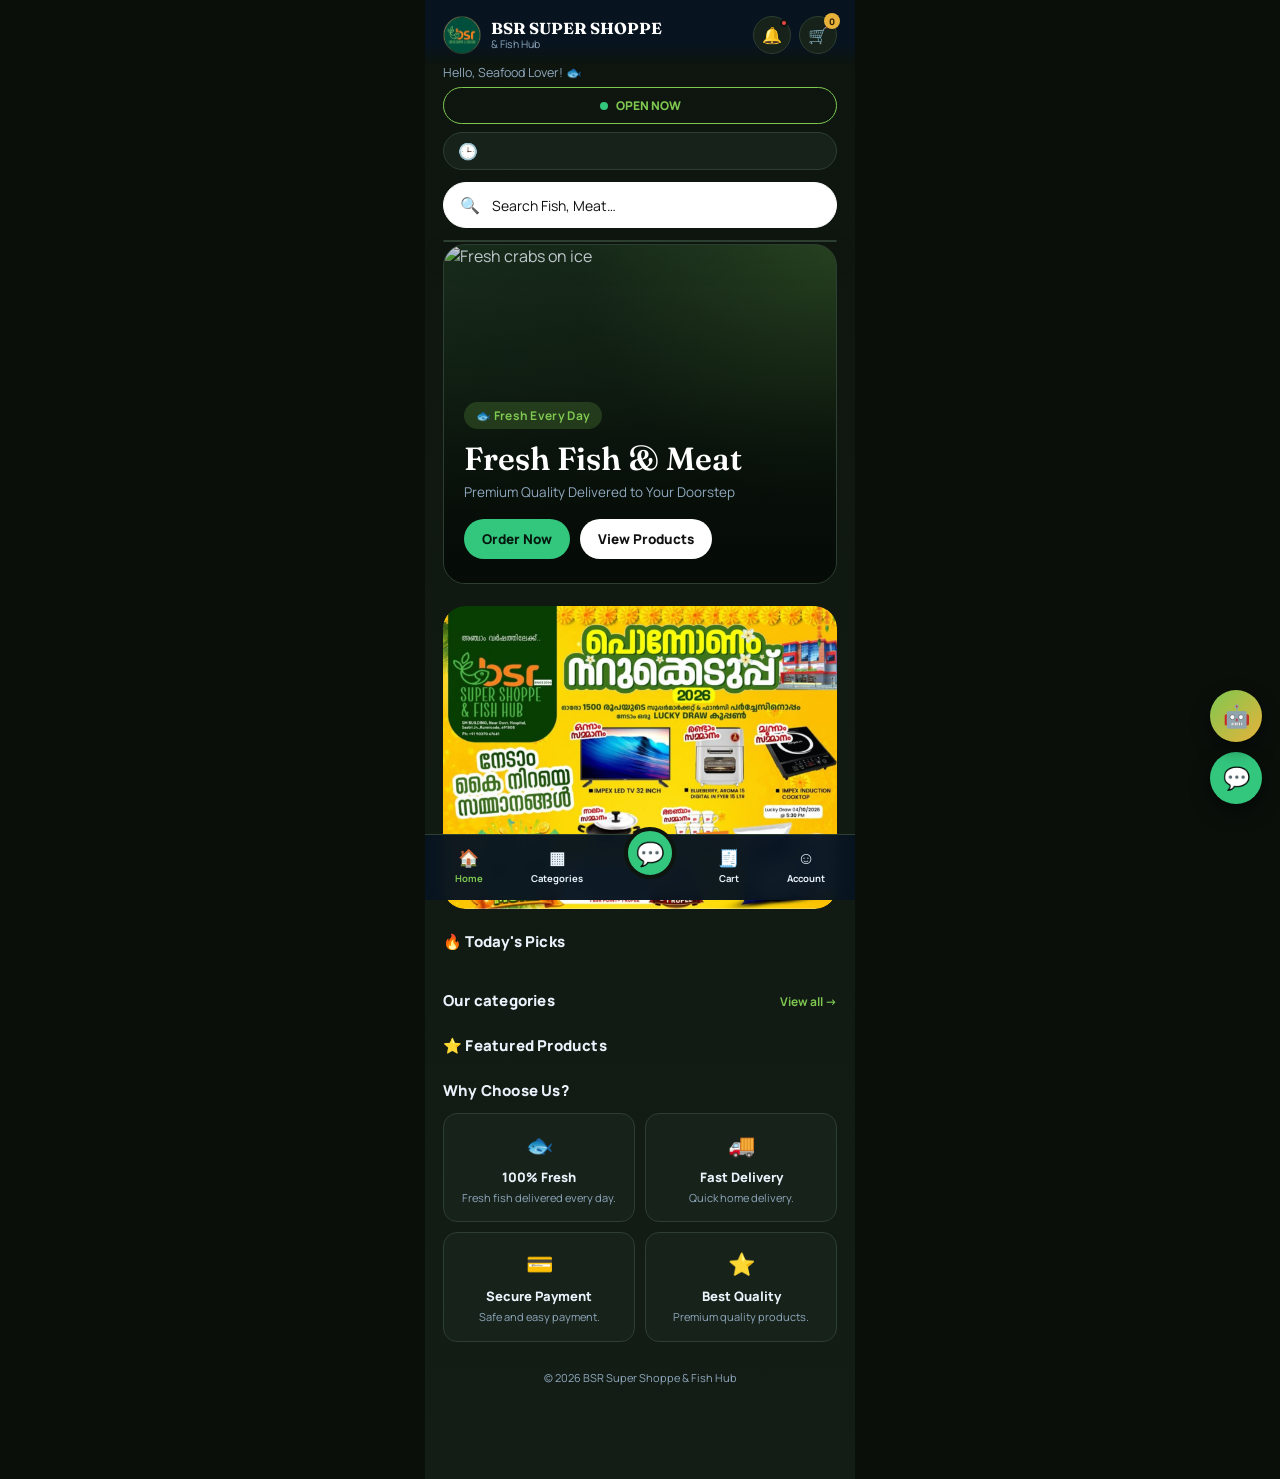
==== commit a80f1c1e: "Rename bsr-super-shoppe-18.html to index.html" ====
--- a/index.html
+++ b/index.html
@@ -324,7 +324,6 @@
     position:fixed; right:0; top:0; bottom:0; width:100%; max-width:var(--shell-w);
     background:var(--bg-2); z-index:70; transform:translateX(100%);
     transition:transform .28s ease; display:flex; flex-direction:column;
-    margin:0 auto; left:0;
   }
   .cart-drawer.active{ transform:translateX(0); }
   .drawer-head{
@@ -2008,6 +2007,13 @@
   const mobile = document.getElementById('custMobile').value.trim();
   const address = document.getElementById('custAddress').value.trim();
 
+  const lastOrderAt = Number(localStorage.getItem('bsr-last-order-at') || 0);
+  if(Date.now() - lastOrderAt < 60000){
+    const waitSec = Math.ceil((60000 - (Date.now() - lastOrderAt))/1000);
+    showToast(`Please wait ${waitSec}s before placing another order`);
+    return;
+  }
+
   if(!name || !mobile){
     showToast('Please add your name and mobile number');
     return;
@@ -2040,6 +2046,7 @@
   removeCheckoutView();
   showHome();
   refreshAllDynamic();
+  localStorage.setItem('bsr-last-order-at', String(Date.now()));
   showToast('✅ Order placed! Track it from Account → My Orders History');
 }
 
@@ -2086,6 +2093,12 @@
   const input = document.getElementById('aiChatInput');
   const message = input.value.trim();
   if(!message) return;
+  const lastAiMsgAt = Number(localStorage.getItem('bsr-last-ai-msg-at') || 0);
+  if(Date.now() - lastAiMsgAt < 5000){
+    addAiChatBubble('Please wait a few seconds before sending another message.', false);
+    return;
+  }
+  localStorage.setItem('bsr-last-ai-msg-at', String(Date.now()));
   if(AI_CHAT_WORKER_URL === 'PASTE_YOUR_CLOUDFLARE_WORKER_URL_HERE'){
     addAiChatBubble('The AI assistant is not set up yet — the shop owner needs to add the Cloudflare Worker URL.', false);
     return;
@@ -2789,6 +2802,12 @@
   const input = document.getElementById('salesAiInput');
   const message = input.value.trim();
   if(!message) return;
+  const lastSalesMsgAt = Number(localStorage.getItem('bsr-last-salesai-msg-at') || 0);
+  if(Date.now() - lastSalesMsgAt < 3000){
+    addSalesAiBubble('Please wait a moment before sending another message.', false);
+    return;
+  }
+  localStorage.setItem('bsr-last-salesai-msg-at', String(Date.now()));
   if(AI_CHAT_WORKER_URL === 'PASTE_YOUR_CLOUDFLARE_WORKER_URL_HERE'){
     addSalesAiBubble('The AI assistant is not set up yet — add the Cloudflare Worker URL first.', false);
     return;
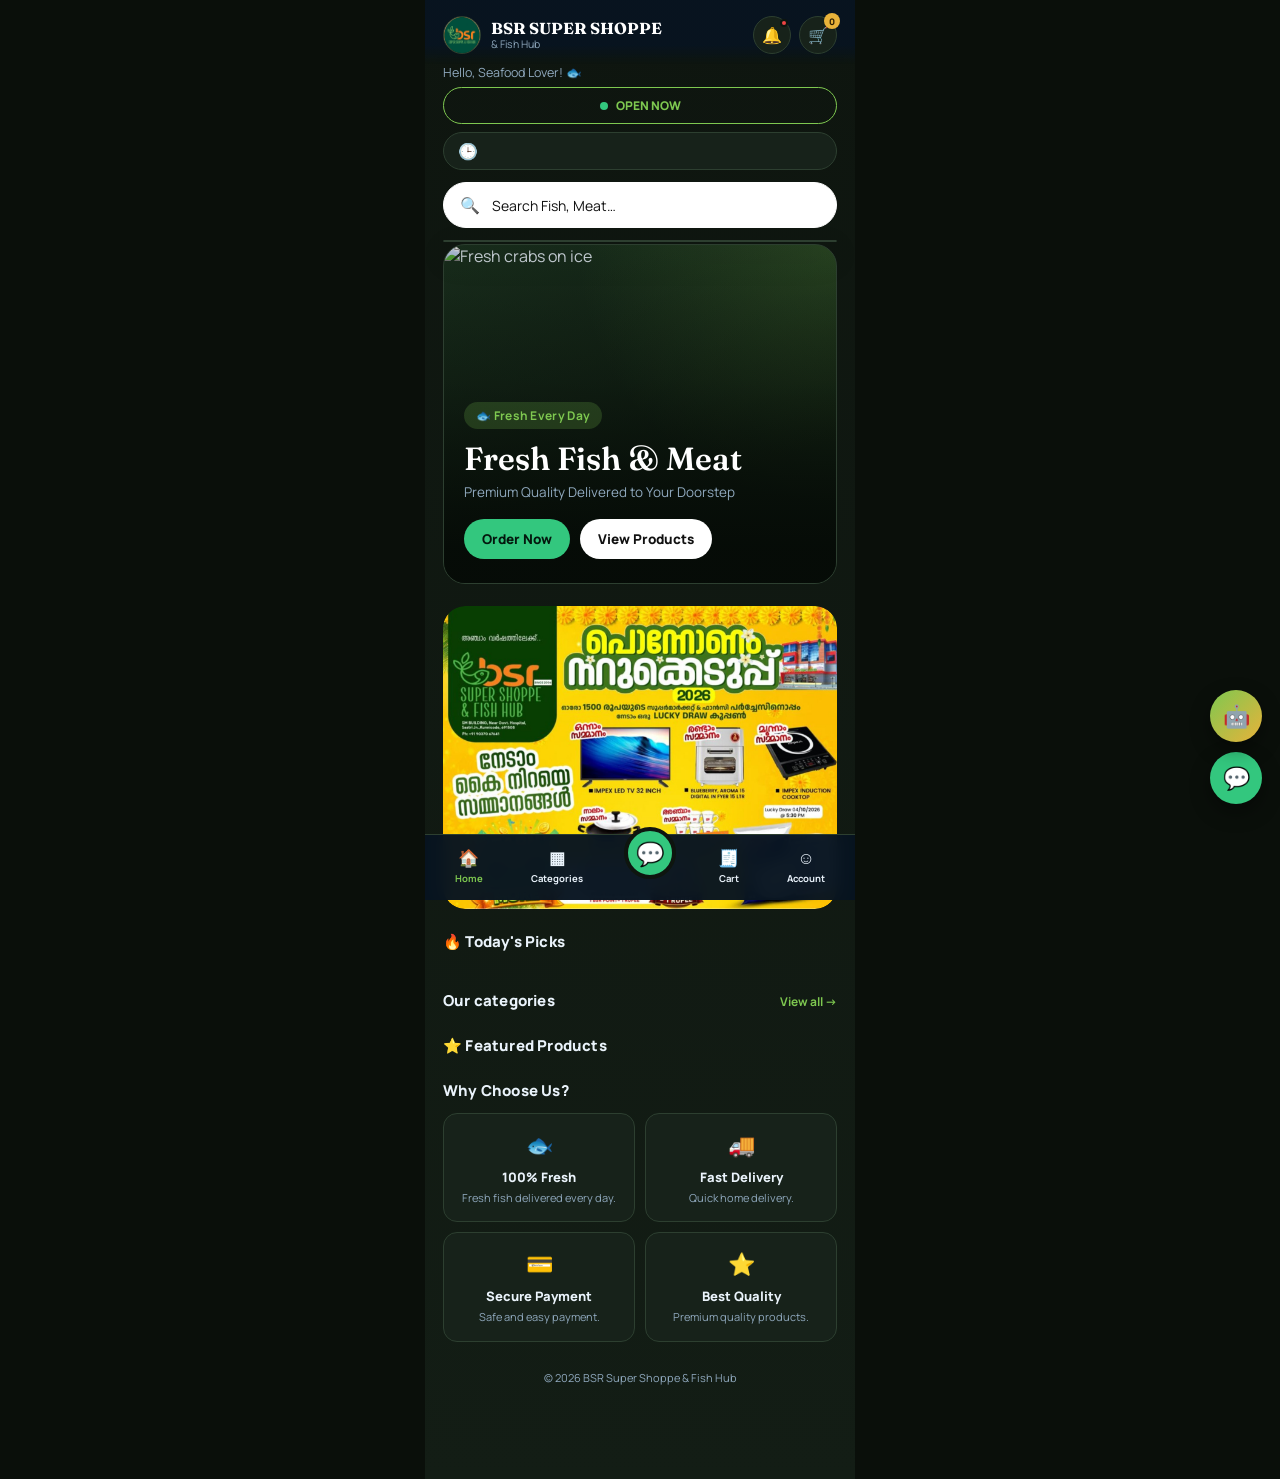
==== commit 9ebb1358: "Rename bsr-super-shoppe-25.html to index.html" ====
--- a/index.html
+++ b/index.html
@@ -817,7 +817,7 @@
     </div>
 
     <div class="banner-slider" id="bannerSlider">
-      <div class="banner-slide" style="padding:0; background:#0a0f0a;" onclick="showCategoryPage(\'all\')">
+      <div class="banner-slide" data-expire="2026-10-05" style="padding:0; background:#0a0f0a;" onclick="showCategoryPage(\'all\')">
         <img src="[data-uri]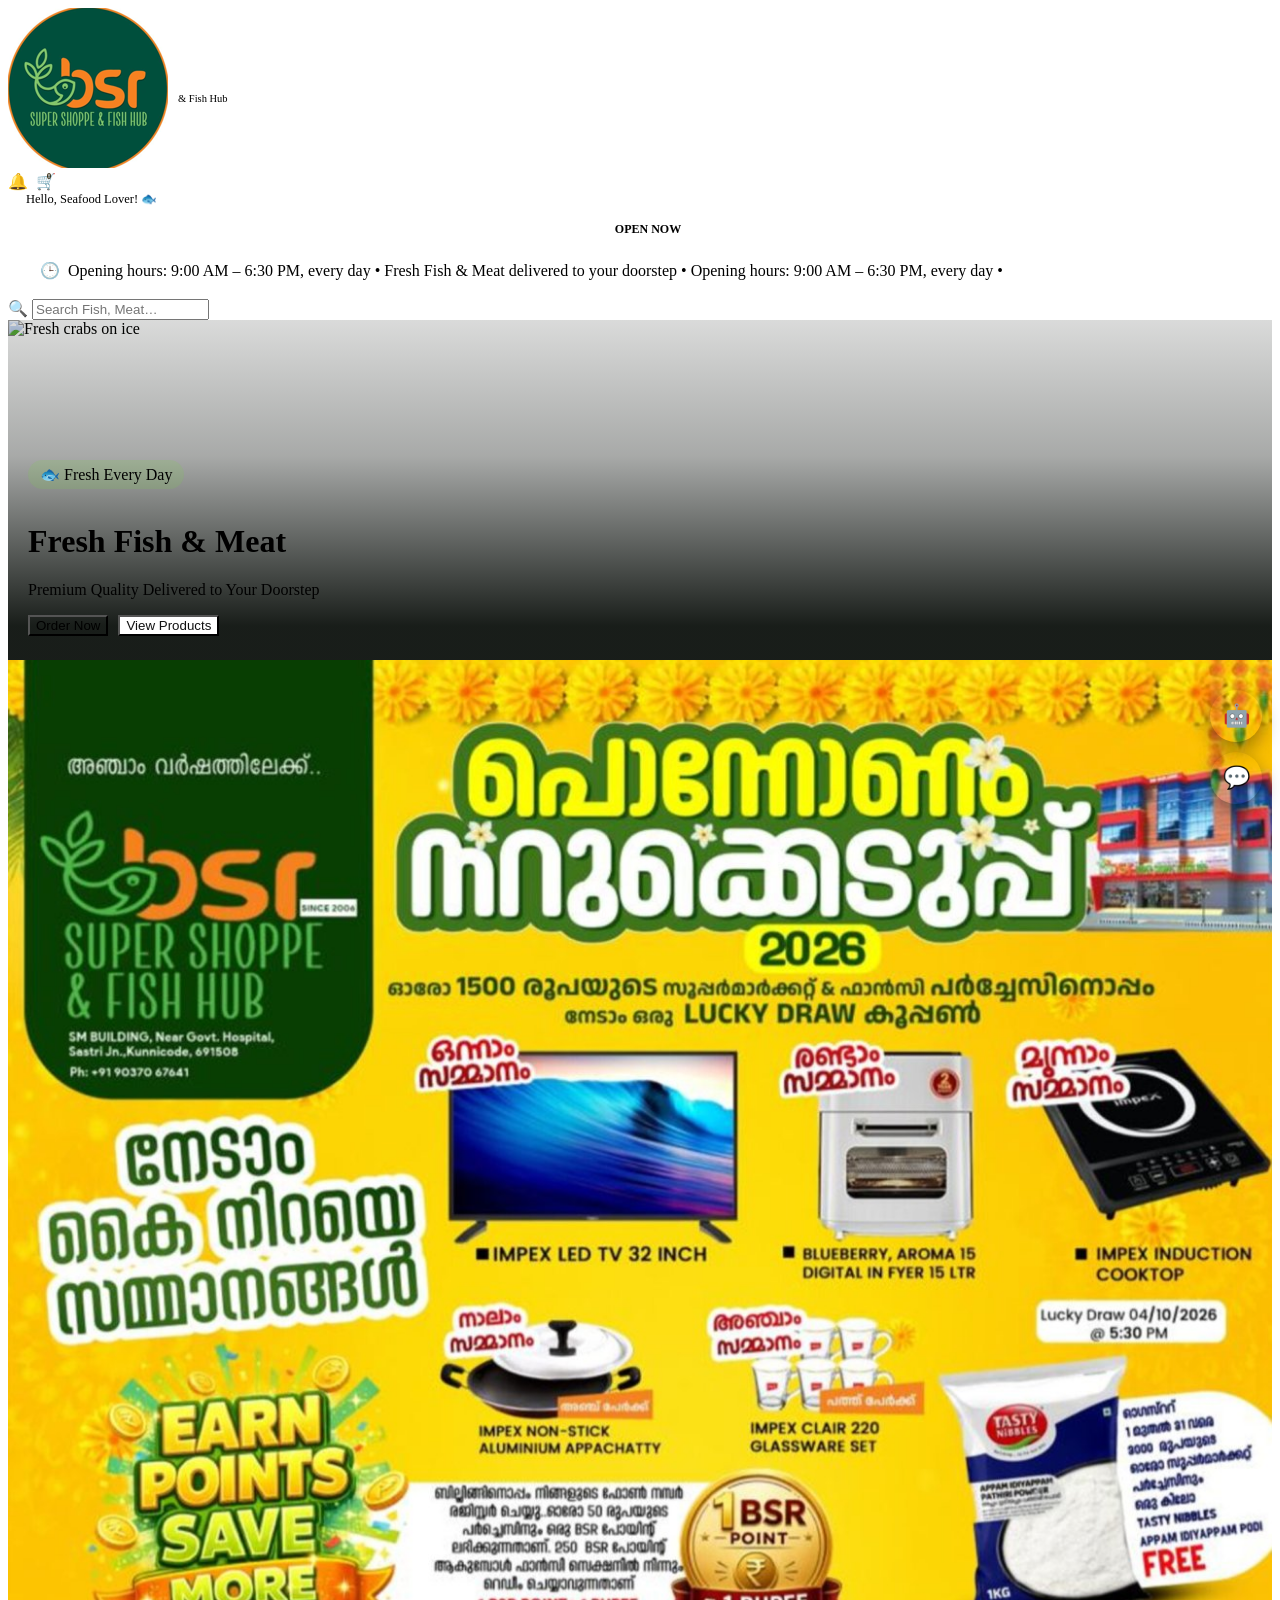
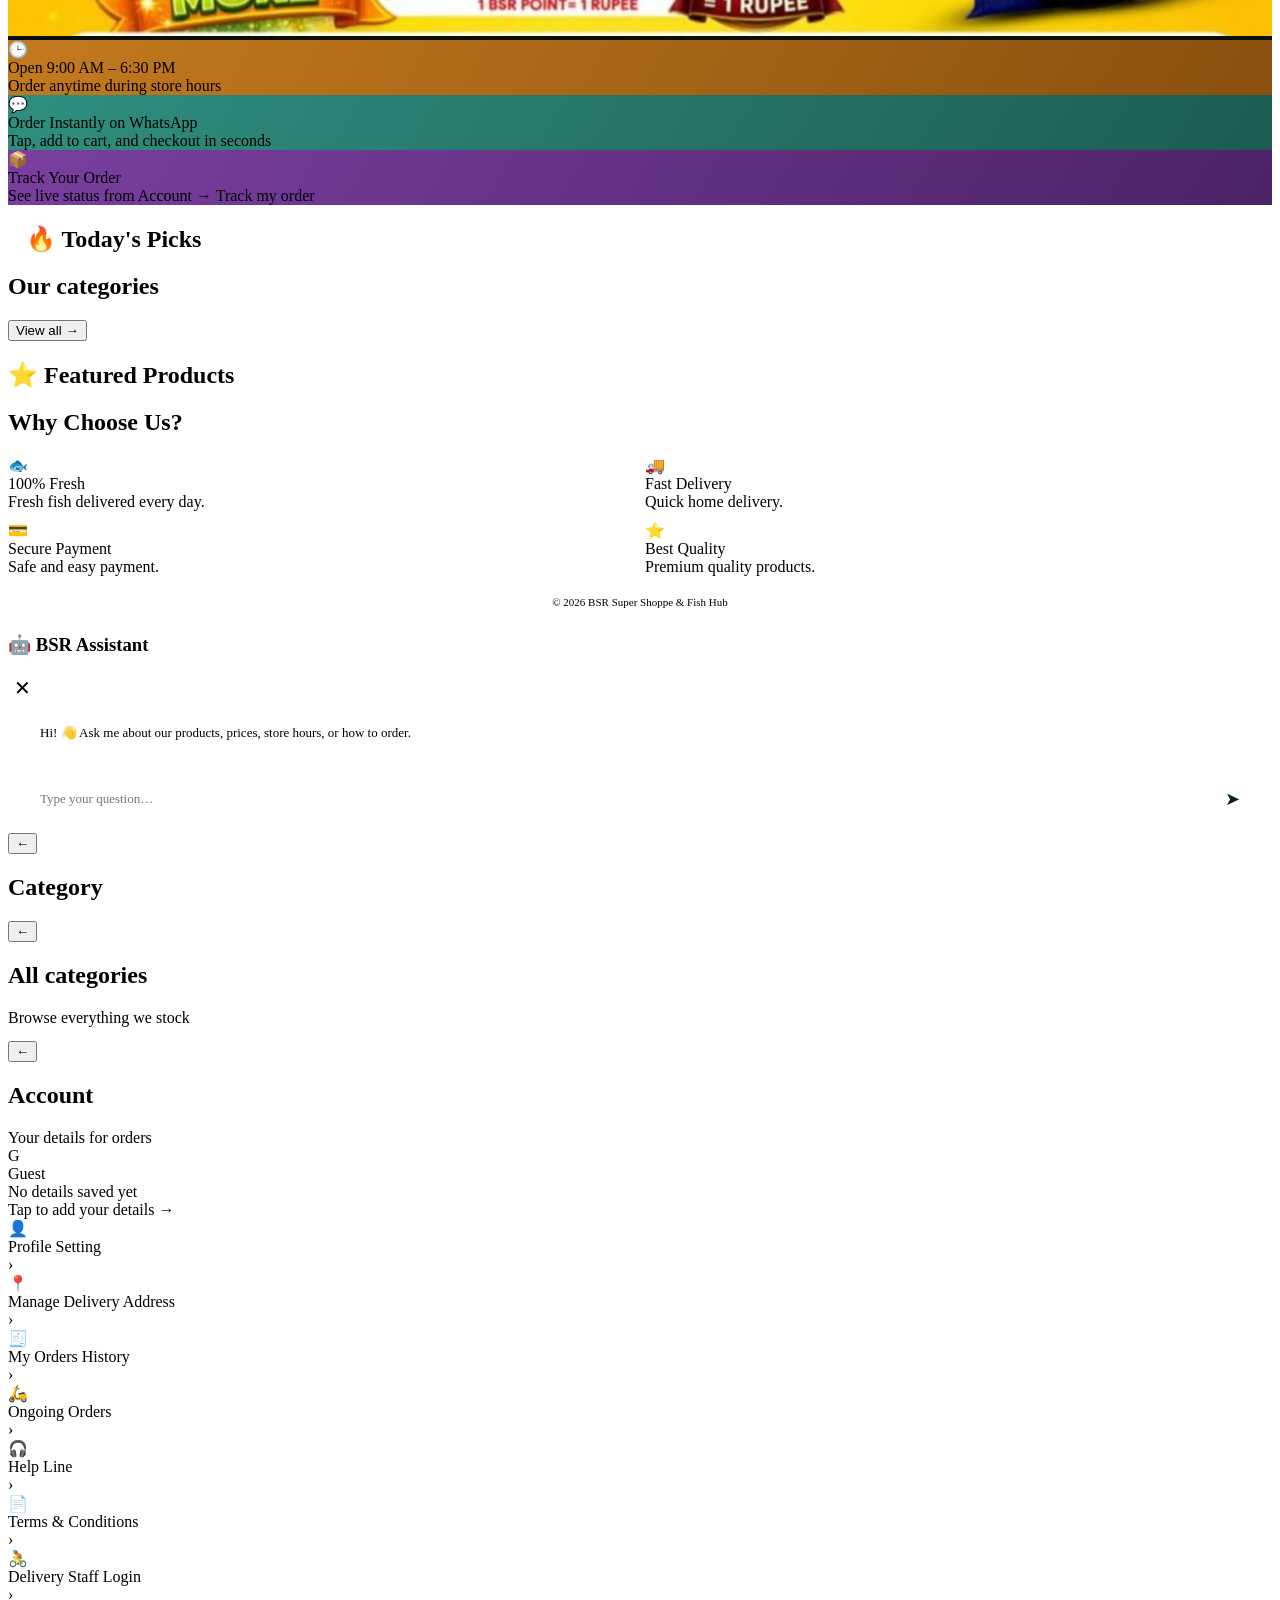
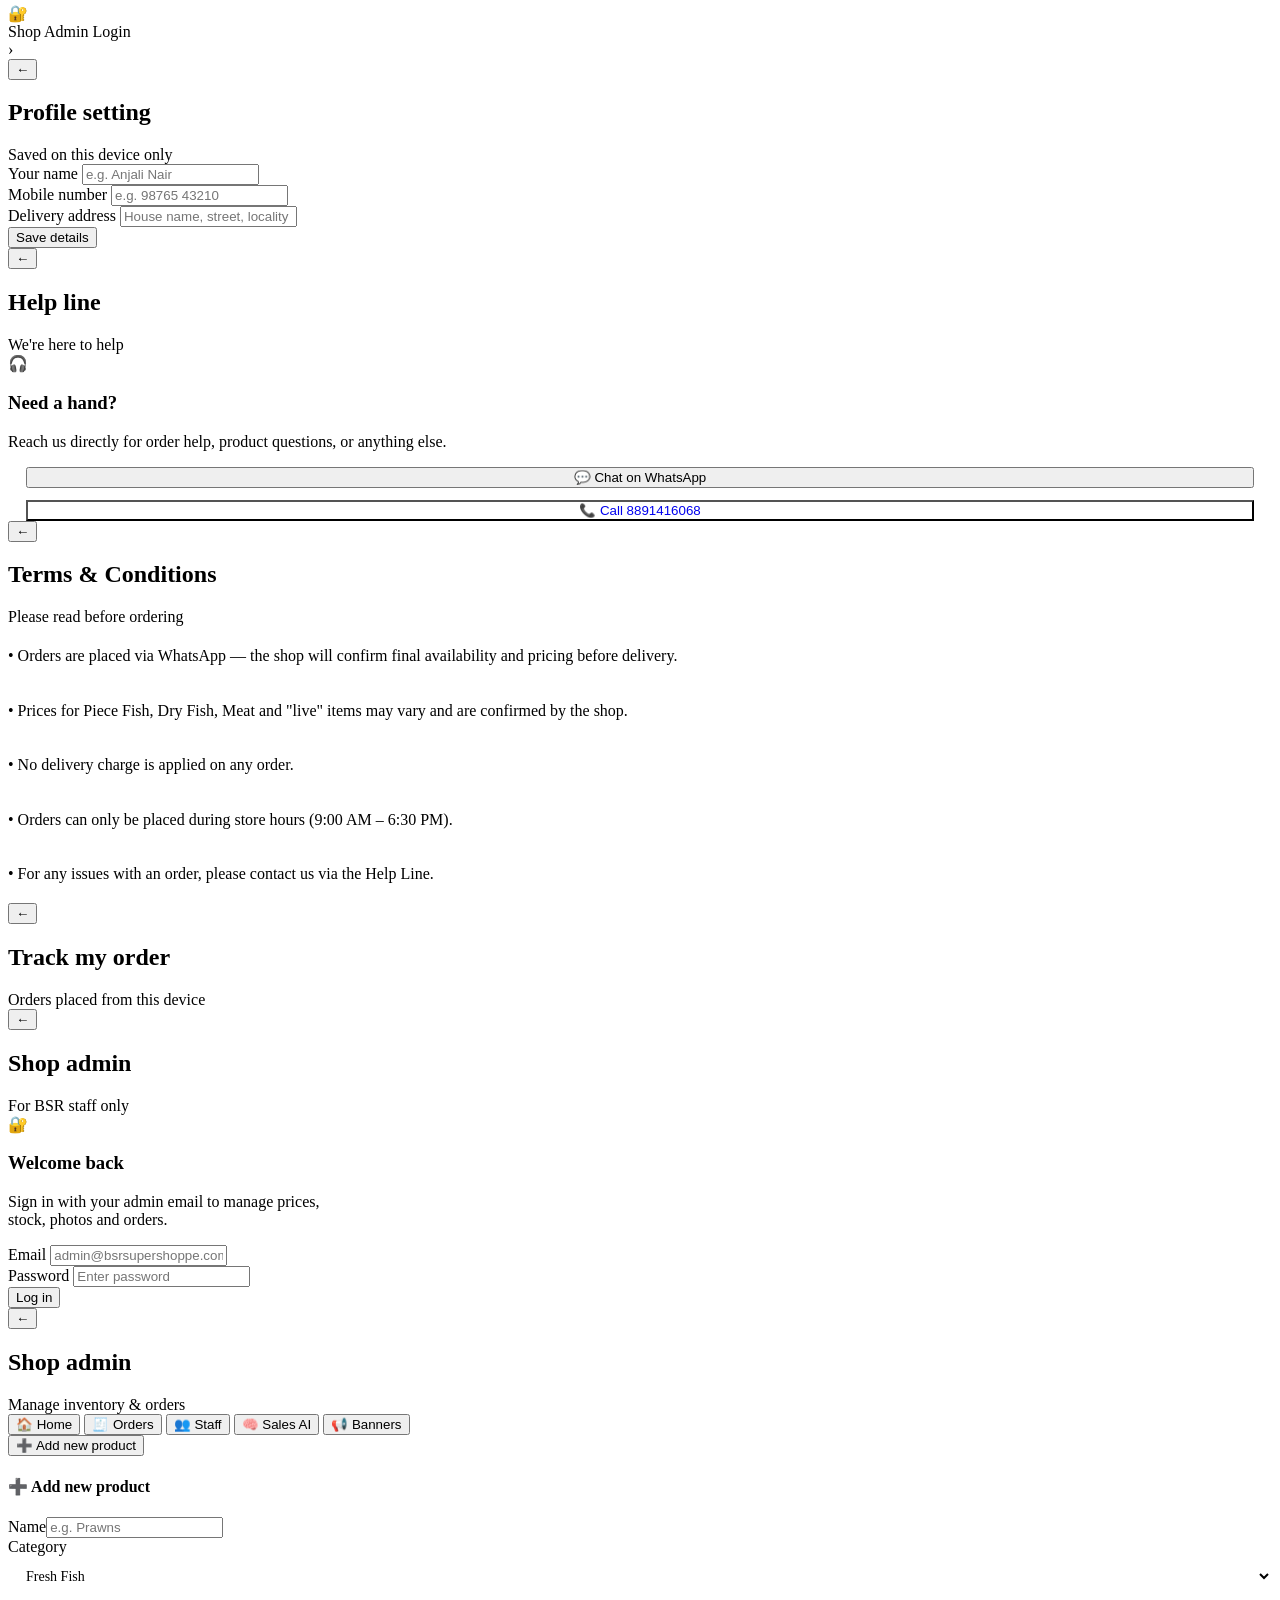
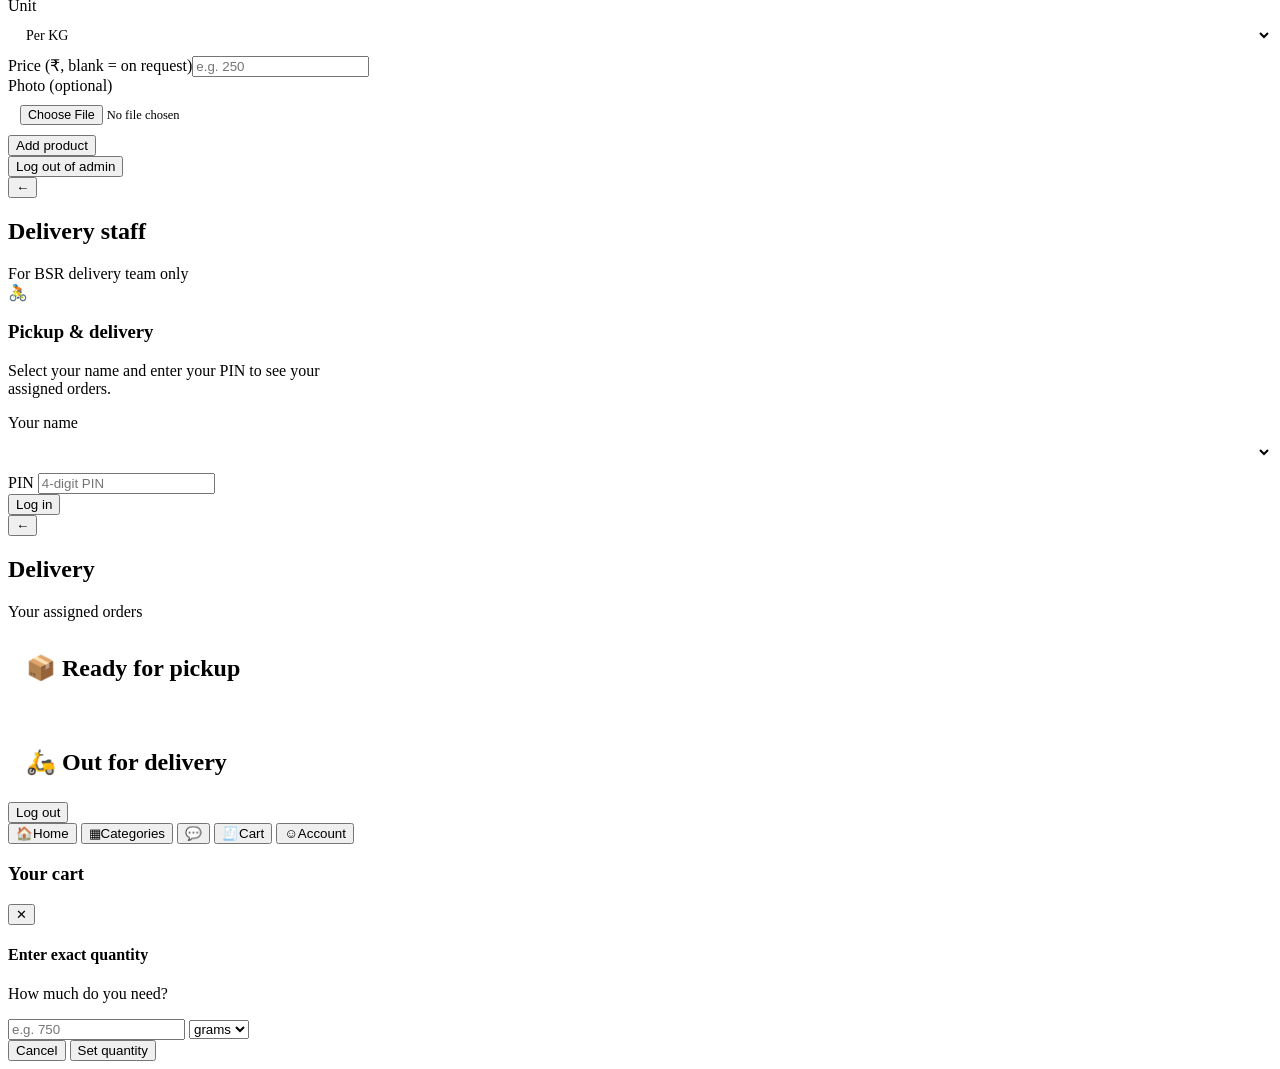
==== commit e734aeba: "Rename bsr-super-shoppe-15.html to index.html" ====
--- a/index.html
+++ b/index.html
@@ -6,726 +6,7 @@
 <title>BSR Super Shoppe — Fresh Seafood & Meat, Delivered</title>
 <link rel="preconnect" href="https://fonts.googleapis.com">
 <link href="https://fonts.googleapis.com/css2?family=Fraunces:opsz,wght@9..144,500;9..144,600;9..144,700&family=Manrope:wght@400;500;600;700;800&display=swap" rel="stylesheet">
-<style>
-  :root{
-    --bg: #0e150f;
-    --bg-2: #131d15;
-    --surface: #17221a;
-    --surface-2: #1f2e22;
-    --line: #2d3f30;
-    --text: #eaf3fb;
-    --text-dim: #8fa8bd;
-    --text-faint: #5f7border;
-    --aqua: #7ec850;
-    --aqua-dim: #22331f;
-    --coral: #ef4444;
-    --coral-dim: #4a1e1e;
-    --green: #33c77e;
-    --red: #ef5257;
-    --gold: #e8b23a;
-    --radius-lg: 22px;
-    --radius-md: 14px;
-    --radius-sm: 9px;
-    --shell-w: 430px;
-  }
-  *{box-sizing:border-box;}
-  html,body{margin:0;padding:0;}
-  body{
-    background: #0a0f0a;
-    color: var(--text);
-    font-family: 'Manrope', sans-serif;
-    display:flex;
-    justify-content:center;
-    -webkit-font-smoothing:antialiased;
-  }
-  a{color:inherit;}
-  button{font-family:inherit; cursor:pointer;}
-
-  .shell{
-    width:100%;
-    max-width: var(--shell-w);
-    min-height:100vh;
-    background: linear-gradient(180deg, var(--bg) 0%, var(--bg-2) 100%);
-    position:relative;
-    overflow-x:hidden;
-    padding-bottom: 86px;
-  }
-
-  /* ---------- Header ---------- */
-  .topbar{
-    position:sticky; top:0; z-index:40;
-    display:flex; align-items:center; justify-content:space-between;
-    padding: 16px 18px 10px;
-    background: linear-gradient(180deg, rgba(8,20,32,0.97) 70%, rgba(8,20,32,0));
-    backdrop-filter: blur(6px);
-  }
-  .icon-btn{
-    width:38px; height:38px; border-radius:50%;
-    background: var(--surface); border:1px solid var(--line);
-    display:flex; align-items:center; justify-content:center;
-    color:var(--text); position:relative; flex-shrink:0;
-  }
-  .brand{
-    display:flex; flex-direction:column; align-items:center; line-height:1;
-  }
-  .brand .word{
-    font-family:'Fraunces', serif; font-weight:700; font-size:22px;
-    letter-spacing:0.5px;
-    background: linear-gradient(90deg, var(--aqua), #d9f0b8);
-    -webkit-background-clip:text; background-clip:text; color:transparent;
-  }
-  .brand .sub{
-    font-size:9px; letter-spacing:3px; color:var(--text-dim); margin-top:2px;
-  }
-  .badge-count{
-    position:absolute; top:-5px; right:-5px;
-    background:var(--coral); color:#fff; font-size:10px; font-weight:800;
-    min-width:17px; height:17px; border-radius:50%;
-    display:flex; align-items:center; justify-content:center;
-    border:2px solid var(--bg);
-  }
-
-  .search-wrap{ padding: 6px 18px 16px; position:relative;}
-  .search-box{
-    display:flex; align-items:center; gap:10px;
-    background:var(--surface); border:1px solid var(--line);
-    border-radius: 999px; padding: 11px 16px;
-  }
-  .search-box input{
-    background:none; border:none; outline:none; color:var(--text);
-    font-size:14px; width:100%; font-family:inherit;
-  }
-  .search-box input::placeholder{color:var(--text-faint, #4c6478);}
-  .search-results{
-    position:absolute; left:18px; right:18px; top:58px;
-    background:var(--surface-2); border:1px solid var(--line);
-    border-radius: var(--radius-md); z-index:50; max-height:280px; overflow-y:auto;
-    box-shadow: 0 14px 30px rgba(0,0,0,0.4);
-  }
-  .search-results .sr-item{
-    display:flex; justify-content:space-between; align-items:center;
-    padding:12px 14px; border-bottom:1px solid var(--line); font-size:13.5px;
-  }
-  .search-results .sr-item:last-child{border-bottom:none;}
-  .sr-price{color:var(--aqua); font-weight:700; font-size:12.5px;}
-
-  /* ---------- Hero ---------- */
-  .hero{
-    margin: 0 18px 22px;
-    border-radius: var(--radius-lg);
-    padding: 26px 20px 22px;
-    background:
-      radial-gradient(120% 140% at 100% 0%, rgba(126,200,80,0.22), transparent 55%),
-      linear-gradient(160deg, #1c3320 0%, #0f1c11 70%);
-    border:1px solid var(--line);
-    position:relative; overflow:hidden;
-  }
-  .hero .eyebrow{
-    font-size:12px; color:var(--aqua); font-weight:700; letter-spacing:0.3px;
-    display:flex; align-items:center; gap:6px; margin-bottom:8px;
-  }
-  .hero h1{
-    font-family:'Fraunces', serif; font-weight:600; font-size:29px; line-height:1.14;
-    margin:0 0 6px; color:#fff; max-width:78%;
-  }
-  .hero p{
-    font-size:13.5px; color:var(--text-dim); margin:0 0 18px; max-width:75%;
-  }
-  .hero-cta{
-    display:inline-flex; align-items:center; gap:8px;
-    background: var(--green); color:#04180e; font-weight:800; font-size:13.5px;
-    padding:11px 18px; border-radius:999px; border:none;
-  }
-  .hero-wave{
-    position:absolute; right:-30px; bottom:-40px; width:150px; height:150px;
-    opacity:0.5;
-  }
-
-  /* ---------- Section heads ---------- */
-  .section{ padding: 4px 18px 8px; }
-  .section-head{
-    display:flex; justify-content:space-between; align-items:baseline;
-    margin-bottom:12px;
-  }
-  .section-head h2{
-    font-size:15px; margin:0; color:var(--text); font-weight:800; letter-spacing:0.2px;
-  }
-  .section-head .view-all{
-    font-size:12px; color:var(--aqua); font-weight:700; background:none; border:none; padding:0;
-  }
-
-  /* ---------- Category grid (large cards) ---------- */
-  .cat-grid{ display:grid; grid-template-columns:repeat(2,1fr); gap:12px; }
-  .cat-card{
-    background:var(--surface); border:1px solid var(--line); border-radius:18px;
-    padding:14px 14px 0; display:flex; flex-direction:column; gap:6px;
-    overflow:hidden; min-height:190px; transition: border-color .15s;
-  }
-  .cat-card.active{ border-color:var(--aqua); }
-  .cat-card .cbig-name{ font-size:16px; font-weight:800; color:var(--text); line-height:1.2; }
-  .cat-card .cbig-tag{
-    align-self:flex-start; font-size:9.5px; font-weight:800; letter-spacing:0.3px;
-    color:var(--text-dim); text-transform:uppercase;
-  }
-  .cat-card .cbig-badge{
-    align-self:flex-start; font-size:9px; font-weight:800; color:#fff;
-    background:var(--coral); padding:4px 10px; border-radius:999px; margin-top:2px;
-  }
-  .cat-card .cbig-imgwrap{
-    margin-top:auto; width:100%; height:96px; border-radius:14px 14px 0 0;
-    overflow:hidden; background:linear-gradient(160deg, var(--surface-2), var(--aqua-dim));
-    display:flex; align-items:center; justify-content:center;
-  }
-  .cat-card .cbig-imgwrap img{ width:100%; height:100%; object-fit:cover; }
-  .cat-card .cbig-imgwrap .emoji-fallback{ font-size:40px; }
-  /* legacy small variant (used nowhere now, kept for safety) */
-  .cat-card .emoji{ font-size:22px; }
-  .cat-card .name{ font-size:11px; font-weight:700; color:var(--text-dim); }
-  .cat-card.active .name{ color:var(--aqua); }
-
-  /* ---------- Product grid ---------- */
-  .prod-grid{ display:grid; grid-template-columns:1fr 1fr; gap:12px; }
-  .prod-card{
-    background:var(--surface); border:1px solid var(--line); border-radius: var(--radius-md);
-    padding:10px; position:relative; display:flex; flex-direction:column; gap:6px;
-  }
-  .stock-tag{
-    position:absolute; top:9px; left:9px; font-size:9px; font-weight:800;
-    padding:3px 8px; border-radius:999px; letter-spacing:0.3px;
-  }
-  .stock-tag.in{ background:rgba(51,199,126,0.18); color:var(--green); }
-  .stock-tag.out{ background:rgba(239,82,87,0.18); color:var(--red); }
-  .prod-thumb{
-    height:74px; border-radius:10px; margin-top:4px;
-    display:flex; align-items:center; justify-content:center; font-size:30px;
-    background: linear-gradient(160deg, var(--surface-2), var(--aqua-dim));
-  }
-  .prod-name{ font-size:13px; font-weight:700; margin-top:2px; }
-  .prod-unit{ font-size:10.5px; color:var(--text-dim); margin-top:-4px; }
-  .prod-price{ font-size:14.5px; font-weight:800; color:var(--aqua); }
-  .prod-price.tbd{ font-size:11.5px; color:var(--gold); font-weight:700; }
-  .prod-row{ display:flex; align-items:center; justify-content:space-between; margin-top:2px; }
-  .qty-stepper{
-    display:flex; align-items:center; gap:8px; background:var(--bg); border:1px solid var(--line);
-    border-radius:999px; padding:3px 8px;
-  }
-  .qty-stepper button{
-    background:none; border:none; color:var(--text); font-size:15px; width:18px; font-weight:700;
-  }
-  .qty-stepper span{ font-size:12.5px; font-weight:700; min-width:14px; text-align:center; }
-  .add-btn{
-    width:32px; height:32px; border-radius:50%; border:none;
-    background:var(--aqua); color:#04222a; font-size:17px; font-weight:900;
-    display:flex; align-items:center; justify-content:center; flex-shrink:0;
-  }
-  .add-btn:disabled{ background:var(--line); color:var(--text-faint, #55708a); }
-  .add-btn.small-text{ width:auto; height:auto; border-radius:999px; padding:7px 12px; font-size:11px; font-weight:800; }
-
-  /* ---------- Trust strip ---------- */
-  .trust-strip{
-    display:grid; grid-template-columns:repeat(4,1fr); gap:6px;
-    margin: 6px 18px 22px; padding:16px 6px;
-    background:var(--surface); border:1px solid var(--line); border-radius: var(--radius-md);
-  }
-  .trust-item{ text-align:center; font-size:9.5px; color:var(--text-dim); font-weight:700; display:flex; flex-direction:column; align-items:center; gap:6px;}
-  .trust-item .emoji{ font-size:18px; }
-
-  .offer-card{
-    position:relative; background:var(--surface); border:1px solid var(--line); border-radius:var(--radius-md);
-    padding:16px; overflow:hidden;
-  }
-  .offer-card .n{ font-size:15px; font-weight:800; margin-bottom:2px; }
-  .offer-card .d{ font-size:12px; color:var(--text-dim); }
-
-  .swipe-row{
-    display:flex; gap:12px; overflow-x:auto; padding:4px 18px 10px;
-    scroll-snap-type:x mandatory; -webkit-overflow-scrolling:touch;
-  }
-  .swipe-row::-webkit-scrollbar{ display:none; }
-  .swipe-card{
-    flex:0 0 128px; scroll-snap-align:start; background:var(--surface); border:1px solid var(--line);
-    border-radius:18px; padding:12px 10px 14px; text-align:center; position:relative;
-  }
-  .swipe-card .sc-badge{
-    display:inline-block; font-size:9px; font-weight:800; letter-spacing:0.2px;
-    padding:4px 9px; border-radius:999px; margin-bottom:10px;
-  }
-  .swipe-card .sc-imgwrap{
-    width:78px; height:78px; border-radius:50%; margin:0 auto 8px; overflow:hidden;
-    background:linear-gradient(160deg, var(--surface-2), var(--aqua-dim));
-    display:flex; align-items:center; justify-content:center; font-size:30px;
-    border:3px solid var(--bg-2);
-  }
-  .swipe-card .sc-imgwrap img{ width:100%; height:100%; object-fit:cover; }
-  .swipe-card .sc-name{ font-size:12px; font-weight:800; }
-  .swipe-card .sc-sub{ font-size:10px; color:var(--text-dim); margin-top:1px; }
-
-  .banner-slider{
-    display:flex; overflow-x:auto; scroll-snap-type:x mandatory; -webkit-overflow-scrolling:touch;
-    margin:0 18px 8px; border-radius:var(--radius-lg); gap:0; aspect-ratio:1.3/1; width:auto;
-  }
-  .banner-slider::-webkit-scrollbar{ display:none; }
-  .banner-slide{
-    flex:0 0 100%; scroll-snap-align:start; height:100%; border-radius:var(--radius-lg);
-    display:flex; align-items:center; gap:14px; padding:18px 20px; position:relative; overflow:hidden;
-  }
-  .banner-slide .bs-icon{ font-size:34px; flex-shrink:0; }
-  .banner-slide .bs-title{ font-size:15px; font-weight:800; color:#fff; }
-  .banner-slide .bs-sub{ font-size:11.5px; color:rgba(255,255,255,0.85); margin-top:2px; }
-  .banner-dots{ display:flex; justify-content:center; gap:6px; margin:0 0 10px; }
-  .banner-dot{ width:6px; height:6px; border-radius:50%; background:var(--line); transition:background .2s, width .2s; }
-  .banner-dot.active{ background:var(--aqua); width:16px; border-radius:4px; }
-  .offer-badge{
-    position:absolute; top:12px; right:12px; font-size:9.5px; font-weight:800;
-    padding:4px 10px; border-radius:999px;
-  }
-  .why-card{
-    background:var(--surface); border:1px solid var(--line); border-radius:var(--radius-md);
-    padding:16px 12px; text-align:center;
-  }
-  .why-card .emoji{ font-size:22px; display:block; margin-bottom:8px; }
-  .why-card .n{ font-size:13px; font-weight:800; margin-bottom:4px; }
-  .why-card .d{ font-size:11px; color:var(--text-dim); line-height:1.4; }
-
-  /* ---------- Views ---------- */
-  .view{ display:none; }
-  .view.active{ display:block; }
-
-  .cat-page-header{
-    padding: 14px 18px 4px; display:flex; align-items:center; gap:12px;
-  }
-  .cat-page-header .back{
-    width:34px; height:34px; border-radius:50%; background:var(--surface); border:1px solid var(--line);
-    display:flex; align-items:center; justify-content:center;
-  }
-  .cat-page-header h2{ font-size:17px; margin:0; font-family:'Fraunces', serif; font-weight:600; }
-  .cat-page-header .count{ font-size:11.5px; color:var(--text-dim); }
-
-  .list-item{
-    display:flex; align-items:center; gap:12px; padding:12px 18px; border-bottom:1px solid var(--line);
-  }
-  .list-thumb{
-    width:54px; height:54px; border-radius:12px; flex-shrink:0; font-size:24px;
-    display:flex; align-items:center; justify-content:center;
-    background: linear-gradient(160deg, var(--surface-2), var(--aqua-dim));
-  }
-  .list-info{ flex:1; min-width:0; }
-  .list-info .n{ font-size:13.5px; font-weight:700; }
-  .list-info .u{ font-size:11px; color:var(--text-dim); }
-  .list-info .p{ font-size:13.5px; font-weight:800; color:var(--aqua); margin-top:2px; }
-  .list-info .p.tbd{ color:var(--gold); font-size:11.5px; }
-
-  /* ---------- Cart drawer ---------- */
-  .overlay{
-    position:fixed; inset:0; background:rgba(2,7,12,0.6); z-index:60; display:none;
-  }
-  .overlay.active{ display:block; }
-  .cart-drawer{
-    position:fixed; right:0; top:0; bottom:0; width:100%; max-width:var(--shell-w);
-    background:var(--bg-2); z-index:70; transform:translateX(100%);
-    transition:transform .28s ease; display:flex; flex-direction:column;
-  }
-  .cart-drawer.active{ transform:translateX(0); }
-  .drawer-head{
-    display:flex; align-items:center; justify-content:space-between;
-    padding:18px; border-bottom:1px solid var(--line);
-  }
-  .drawer-head h3{ margin:0; font-family:'Fraunces', serif; font-size:19px; font-weight:600; }
-  .cart-items{ flex:1; overflow-y:auto; padding: 6px 0; }
-  .cart-empty{ padding:60px 30px; text-align:center; color:var(--text-dim); font-size:13.5px; }
-  .cart-row{
-    display:flex; align-items:center; gap:12px; padding:12px 18px; border-bottom:1px solid var(--line);
-  }
-  .cart-row .ci-thumb{
-    width:46px; height:46px; border-radius:10px; font-size:20px;
-    display:flex; align-items:center; justify-content:center;
-    background: linear-gradient(160deg, var(--surface-2), var(--aqua-dim)); flex-shrink:0;
-  }
-  .cart-row .ci-info{ flex:1; min-width:0; }
-  .cart-row .ci-info .n{ font-size:13px; font-weight:700; }
-  .cart-row .ci-info .p{ font-size:11.5px; color:var(--text-dim); }
-  .cart-row .remove{ background:none; border:none; color:var(--red); font-size:11px; font-weight:700; padding:0; margin-top:4px; }
-
-  .drawer-footer{ border-top:1px solid var(--line); padding:16px 18px 20px; }
-  .sum-row{ display:flex; justify-content:space-between; font-size:13px; color:var(--text-dim); margin-bottom:6px; }
-  .sum-row.total{ color:var(--text); font-weight:800; font-size:16px; margin-top:10px; }
-  .note-line{ font-size:11px; color:var(--green); margin: 6px 0 14px; display:flex; align-items:center; gap:5px;}
-  .primary-btn{
-    width:100%; padding:14px; border-radius:999px; border:none; background:var(--green);
-    color:#04180e; font-weight:800; font-size:14.5px;
-  }
-  .primary-btn:disabled{ background:var(--line); color:var(--text-faint,#5c7386); }
-
-  /* ---------- Checkout form ---------- */
-  .checkout-form{ padding: 6px 18px 20px; }
-  .field{ margin-bottom:14px; }
-  .field label{ font-size:12px; color:var(--text-dim); font-weight:700; display:block; margin-bottom:6px; }
-  .field input{
-    width:100%; padding:12px 14px; border-radius:12px; border:1px solid var(--line);
-    background:var(--surface); color:var(--text); font-size:14px; outline:none; font-family:inherit;
-  }
-  .field input:focus{ border-color:var(--aqua); }
-  .mini-summary{
-    background:var(--surface); border:1px solid var(--line); border-radius:var(--radius-md);
-    padding:14px; margin-bottom:16px; font-size:12.5px; color:var(--text-dim);
-  }
-  .mini-summary .r{ display:flex; justify-content:space-between; padding:3px 0; }
-  .mini-summary .r.tot{ color:var(--text); font-weight:800; padding-top:8px; margin-top:6px; border-top:1px solid var(--line); font-size:14px;}
-
-  /* ---------- Bottom nav ---------- */
-  .bottom-nav{
-    position:fixed; bottom:0; left:50%; transform:translateX(-50%);
-    width:100%; max-width:var(--shell-w);
-    background: rgba(8,20,32,0.97); backdrop-filter:blur(8px);
-    border-top:1px solid var(--line);
-    display:flex; align-items:center; justify-content:space-around;
-    padding: 10px 6px 14px; z-index:30;
-  }
-  .nav-item{
-    background:none; border:none; display:flex; flex-direction:column; align-items:center; gap:3px;
-    color:var(--text-faint,#5c7386); font-size:9.5px; font-weight:700;
-  }
-  .nav-item.active{ color:var(--aqua); }
-  .nav-item .emoji{ font-size:17px; }
-  .nav-wa{
-    width:52px; height:52px; border-radius:50%; background:var(--green);
-    display:flex; align-items:center; justify-content:center; font-size:23px;
-    margin-top:-26px; border:4px solid var(--bg); color:#04180e;
-  }
-
-  /* ---------- Toast ---------- */
-  .toast{
-    position:fixed; bottom:100px; left:50%; transform:translateX(-50%) translateY(20px);
-    background:var(--surface-2); border:1px solid var(--aqua); color:var(--text);
-    padding:10px 18px; border-radius:999px; font-size:12.5px; font-weight:700;
-    opacity:0; transition:opacity .25s, transform .25s; z-index:90; white-space:nowrap;
-  }
-  .toast.show{ opacity:1; transform:translateX(-50%) translateY(0); }
-
-  /* Account view */
-  .account-card{
-    margin:16px 18px; background:var(--surface); border:1px solid var(--line); border-radius:var(--radius-md);
-    padding:20px; text-align:center;
-  }
-  .account-card .emoji{ font-size:32px; margin-bottom:8px; }
-  .account-card h3{ font-family:'Fraunces', serif; font-weight:600; margin:0 0 6px; }
-  .account-card p{ font-size:12.5px; color:var(--text-dim); margin:0; line-height:1.6; }
-
-  .admin-link{
-    margin:10px 18px 0; display:flex; align-items:center; justify-content:center; gap:6px;
-    background:none; border:1px dashed var(--line); color:var(--text-dim);
-    padding:10px; border-radius:12px; width:calc(100% - 36px); font-size:12px; font-weight:700;
-  }
-  .admin-login-wrap{ padding: 50px 26px; text-align:center; }
-  .admin-login-wrap .login-badge{
-    width:64px; height:64px; border-radius:20px; margin:0 auto 16px;
-    background:linear-gradient(160deg, var(--aqua), var(--surface-2));
-    display:flex; align-items:center; justify-content:center; font-size:28px;
-  }
-  .admin-login-wrap h3{ font-family:'Fraunces', serif; margin:0 0 4px; font-size:20px; }
-  .admin-login-wrap p{ color:var(--text-dim); font-size:12.5px; margin:0 0 22px; line-height:1.5; }
-
-  .admin-stats{ display:grid; grid-template-columns:repeat(3,1fr); gap:8px; padding:14px 18px 4px; }
-  .admin-stat-card{
-    background:var(--surface); border:1px solid var(--line); border-radius:var(--radius-md);
-    padding:12px 8px; text-align:center;
-  }
-  .admin-stat-card .v{ font-size:19px; font-weight:800; color:var(--aqua); }
-  .admin-stat-card .l{ font-size:9.5px; color:var(--text-dim); font-weight:700; margin-top:2px; }
-  .admin-stat-card.warn .v{ color:var(--red); }
-
-  .admin-tabs{ display:flex; gap:8px; padding: 14px 18px 14px; }
-  .admin-tab{
-    flex:1; text-align:center; padding:11px; border-radius:999px; font-size:12.5px; font-weight:800;
-    background:var(--surface); border:1px solid var(--line); color:var(--text-dim);
-  }
-  .admin-tab.active{ background:var(--aqua); color:#04222a; border-color:var(--aqua); }
-
-  .staff-card{
-    background:var(--surface); border:1px solid var(--line); border-radius:var(--radius-md);
-    padding:14px; margin-bottom:10px;
-  }
-  .staff-card .sh{ display:flex; justify-content:space-between; align-items:center; }
-  .staff-card .sh .nm{ font-size:14.5px; font-weight:800; }
-  .staff-card .sh .rl{ font-size:10.5px; color:var(--text-dim); }
-  .staff-mini{ display:grid; grid-template-columns:repeat(4,1fr); gap:6px; margin:10px 0; }
-  .staff-mini .m{ background:var(--bg-2); border-radius:8px; padding:7px 4px; text-align:center; }
-  .staff-mini .m .v{ font-size:13px; font-weight:800; }
-  .staff-mini .m .l{ font-size:8px; color:var(--text-dim); font-weight:700; margin-top:1px; }
-  .staff-period{ display:flex; gap:8px; font-size:10.5px; color:var(--text-dim); margin-bottom:8px; }
-  .staff-period b{ color:var(--text); }
-
-  .admin-cat-header{
-    display:flex; align-items:center; justify-content:space-between; cursor:pointer;
-    padding:12px 18px; margin-top:6px;
-  }
-  .admin-cat-header .left{ display:flex; align-items:center; gap:8px; font-size:12.5px; font-weight:800; color:var(--aqua); }
-  .admin-cat-header .count-chip{
-    background:var(--surface-2); color:var(--text-dim); font-size:10px; font-weight:700;
-    padding:2px 8px; border-radius:999px;
-  }
-  .admin-cat-header .chevron{ color:var(--text-dim); font-size:12px; transition:transform .2s; }
-  .admin-cat-header.collapsed .chevron{ transform:rotate(-90deg); }
-  .admin-cat-body{ overflow:hidden; }
-  .admin-cat-body.collapsed{ display:none; }
-
-  .admin-row{
-    padding:14px 18px; border-bottom:1px solid var(--line); display:flex; flex-direction:column; gap:10px;
-    background:var(--bg-2);
-  }
-  .admin-row .top{ display:flex; justify-content:space-between; align-items:center; }
-  .admin-row .top .n{ font-size:13.5px; font-weight:700; }
-  .admin-row .top .c{ font-size:10.5px; color:var(--text-dim); }
-  .admin-row .controls{ display:flex; gap:8px; align-items:center; flex-wrap:wrap; }
-  .mini-field{ display:flex; align-items:center; gap:6px; }
-  .mini-field label{ font-size:10.5px; color:var(--text-dim); font-weight:700; }
-  .mini-field input{
-    width:80px; padding:8px 10px; border-radius:9px; border:1px solid var(--line);
-    background:var(--bg); color:var(--text); font-size:12.5px; font-family:inherit;
-  }
-  .stock-btns{ display:flex; align-items:center; gap:4px; }
-  .stock-btns button{
-    width:26px; height:26px; border-radius:8px; border:1px solid var(--line); background:var(--surface);
-    color:var(--text); font-size:14px; font-weight:800;
-  }
-  .avail-pill{
-    font-size:10px; font-weight:800; padding:4px 10px; border-radius:999px;
-  }
-  .avail-pill.in{ background:rgba(51,199,126,0.18); color:var(--green); }
-  .avail-pill.out{ background:rgba(239,82,87,0.18); color:var(--red); }
-  .save-hint{ font-size:9.5px; color:var(--green); opacity:0; transition:opacity .3s; }
-  .save-hint.show{ opacity:1; }
-
-  .admin-toggle-add{
-    margin:14px 18px 6px; width:calc(100% - 36px); padding:13px; border-radius:999px;
-    border:1px dashed var(--aqua); background:none; color:var(--aqua); font-weight:800; font-size:13px;
-  }
-  .admin-add-card{
-    margin:10px 18px 14px; padding:16px; background:var(--surface); border:1px solid var(--line);
-    border-radius:var(--radius-md); display:none;
-  }
-  .admin-add-card.open{ display:block; }
-  .admin-add-card h4{ margin:0 0 12px; font-size:13.5px; }
-  .two-col{ display:grid; grid-template-columns:1fr 1fr; gap:10px; }
-
-  .report-card{
-    margin:14px 18px; padding:16px; background:var(--surface); border:1px solid var(--aqua);
-    border-radius:var(--radius-md);
-  }
-  .report-card h4{ margin:0 0 12px; font-size:13.5px; }
-  .report-summary{ margin-top:14px; }
-  .report-row{ display:flex; justify-content:space-between; padding:6px 0; font-size:12.5px; color:var(--text-dim); border-bottom:1px solid var(--line); }
-  .report-row:last-child{ border-bottom:none; }
-  .report-row .v{ color:var(--text); font-weight:800; }
-  .report-top-items{ margin-top:10px; }
-  .report-top-items .ti-row{ display:flex; justify-content:space-between; font-size:11.5px; color:var(--text-dim); padding:4px 0; }
-  .report-export-btn{
-    width:100%; margin-top:12px; padding:11px; border-radius:999px; border:1px solid var(--green);
-    background:none; color:var(--green); font-weight:800; font-size:12.5px;
-  }
-  .order-filter-tabs{ display:flex; gap:8px; padding:2px 18px 12px; }
-  .order-filter-tab{
-    padding:7px 13px; border-radius:999px; font-size:11px; font-weight:800;
-    background:var(--surface); border:1px solid var(--line); color:var(--text-dim);
-  }
-  .order-filter-tab.active{ background:var(--surface-2); color:var(--aqua); border-color:var(--aqua); }
-
-  .order-card{
-    margin:12px 18px; padding:14px; background:var(--surface); border:1px solid var(--line); border-left:3px solid var(--green);
-    border-radius:var(--radius-md); font-size:12.5px;
-  }
-  .order-card.is-cancelled{ border-left-color:var(--red); opacity:0.6; }
-  .order-card .oh{ display:flex; justify-content:space-between; align-items:center; font-weight:800; margin-bottom:6px; }
-  .order-card .om{ color:var(--text-dim); font-size:11.5px; margin-bottom:8px; }
-  .order-card .oi{ color:var(--text-dim); line-height:1.7; }
-  .order-card .ot{ margin-top:8px; padding-top:8px; border-top:1px solid var(--line); font-weight:800; display:flex; justify-content:space-between; }
-
-  .profile-header{
-    display:flex; align-items:center; gap:14px; padding:20px 18px 10px;
-  }
-  .profile-avatar{
-    width:58px; height:58px; border-radius:50%; flex-shrink:0;
-    background:linear-gradient(160deg, var(--aqua), var(--surface-2));
-    display:flex; align-items:center; justify-content:center;
-    font-size:24px; font-weight:800; color:#04222a; font-family:'Fraunces', serif;
-  }
-  .profile-header .name{ font-size:18px; font-weight:800; }
-  .profile-header .sub{ font-size:12px; color:var(--text-dim); margin-top:2px; }
-  .profile-header .edit-hint{ font-size:11px; color:var(--aqua); font-weight:700; margin-top:4px; }
-
-  .profile-list{
-    margin:14px 18px; background:var(--surface); border:1px solid var(--line); border-radius:var(--radius-md);
-    overflow:hidden;
-  }
-  .profile-row{
-    display:flex; align-items:center; gap:14px; padding:15px 16px;
-    border-bottom:1px solid var(--line);
-  }
-  .profile-row:last-child{ border-bottom:none; }
-  .profile-row .p-icon{
-    width:38px; height:38px; border-radius:50%; background:var(--surface-2);
-    display:flex; align-items:center; justify-content:center; font-size:16px; flex-shrink:0;
-  }
-  .profile-row .p-label{ flex:1; font-size:13.5px; font-weight:700; }
-  .profile-row .chev{ color:var(--text-dim); font-size:16px; }
-
-  .new-order-flash{ animation: newOrderFlash 1.6s ease-in-out 2; }
-  @keyframes newOrderFlash{
-    0%, 100%{ box-shadow:0 0 0 0 rgba(126,200,80,0); }
-    50%{ box-shadow:0 0 0 6px rgba(126,200,80,0.35); }
-  }
-  .slide-pick{
-    position:relative; height:56px; border-radius:999px; margin-top:10px;
-    background:linear-gradient(135deg, var(--green), var(--aqua));
-    overflow:hidden; user-select:none; touch-action:none;
-  }
-  .slide-pick .sp-label{
-    position:absolute; inset:0; display:flex; align-items:center; justify-content:center;
-    color:#fff; font-weight:800; font-size:13px; letter-spacing:0.3px; pointer-events:none;
-  }
-  .slide-pick .sp-handle{
-    position:absolute; top:4px; left:4px; width:48px; height:48px; border-radius:50%;
-    background:#fff; display:flex; align-items:center; justify-content:center; font-size:20px;
-    cursor:grab; z-index:2; box-shadow:0 2px 8px rgba(0,0,0,0.35);
-  }
-  .slide-pick.done{ background:linear-gradient(135deg, var(--aqua), var(--green)); }
-  .slide-pick.done .sp-label{ opacity:0; }
-
-  .track-order-card{
-    margin:14px 18px; padding:16px; background:var(--surface); border:1px solid var(--line);
-    border-radius:var(--radius-md);
-  }
-  .track-order-card .toh{ display:flex; justify-content:space-between; align-items:center; margin-bottom:4px; }
-  .track-order-card .toh .id{ font-size:12px; font-weight:800; }
-  .track-order-card .tod{ font-size:11px; color:var(--text-dim); margin-bottom:14px; }
-  .track-stepper{ display:flex; align-items:flex-start; }
-  .track-step{ flex:1; text-align:center; position:relative; }
-  .track-step .dot{
-    width:22px; height:22px; border-radius:50%; margin:0 auto 6px; display:flex; align-items:center; justify-content:center;
-    background:var(--surface-2); border:2px solid var(--line); font-size:11px; color:var(--text-dim);
-  }
-  .track-step.done .dot{ background:var(--green); border-color:var(--green); color:#04180e; }
-  .track-step.current .dot{ background:var(--aqua); border-color:var(--aqua); color:#04222a; }
-  .track-step .line{
-    position:absolute; top:11px; left:-50%; width:100%; height:2px; background:var(--line); z-index:-1;
-  }
-  .track-step:first-child .line{ display:none; }
-  .track-step.done .line, .track-step.current .line{ background:var(--green); }
-  .track-step .lbl{ font-size:9px; color:var(--text-dim); font-weight:700; line-height:1.3; }
-  .track-step.done .lbl, .track-step.current .lbl{ color:var(--text); }
-  .track-cancelled-badge{
-    text-align:center; padding:10px; background:rgba(239,82,87,0.15); color:var(--red);
-    border-radius:10px; font-size:12px; font-weight:800; margin-top:6px;
-  }
-
-  .status-marquee{
-    overflow:hidden; white-space:nowrap; flex:1;
-    mask-image: linear-gradient(90deg, transparent, #000 12%, #000 88%, transparent);
-    -webkit-mask-image: linear-gradient(90deg, transparent, #000 12%, #000 88%, transparent);
-  }
-  .status-marquee-track{
-    display:inline-block; padding-left:100%;
-    animation: statusScroll 14s linear infinite;
-  }
-  @keyframes statusScroll{
-    0%{ transform: translateX(0); }
-    100%{ transform: translateX(-100%); }
-  }
-
-  .export-btn{
-    margin: 4px 18px 4px; width:calc(100% - 36px); padding:13px; border-radius:999px; border:1px solid var(--aqua);
-    background:none; color:var(--aqua); font-weight:800; font-size:13px;
-  }
-  .logout-btn{
-    margin: 18px 18px 20px; width:calc(100% - 36px); padding:12px; border-radius:999px; border:1px solid var(--line);
-    background:none; color:var(--red); font-weight:700; font-size:12.5px;
-  }
-
-  /* ---------- Intro splash ---------- */
-  .intro-splash{
-    position:fixed; inset:0; z-index:999;
-    background: radial-gradient(120% 100% at 50% 0%, #1c3320 0%, #0a0f0a 75%);
-    display:flex; flex-direction:column; align-items:center; justify-content:center;
-    overflow:hidden;
-  }
-  .intro-splash.hide{ animation: introFadeOut .5s ease forwards; }
-  @keyframes introFadeOut{ to{ opacity:0; visibility:hidden; } }
-
-  .intro-bubble{
-    position:absolute; bottom:-40px; border-radius:50%;
-    background:rgba(150,220,110,0.18); border:1px solid rgba(150,220,110,0.35);
-    animation: introRise linear infinite;
-  }
-  @keyframes introRise{
-    0%{ transform: translateY(0) translateX(0); opacity:0; }
-    10%{ opacity:1; }
-    100%{ transform: translateY(-110vh) translateX(14px); opacity:0; }
-  }
-
-  .intro-fish{
-    position:absolute; font-size:26px; opacity:0;
-    animation: introSwim 3.6s ease-in-out forwards;
-  }
-  @keyframes introSwim{
-    0%{ transform: translateX(-60px) scaleX(-1); opacity:0; }
-    12%{ opacity:1; }
-    85%{ opacity:1; }
-    100%{ transform: translateX(340px) scaleX(-1); opacity:0; }
-  }
-
-  .intro-brand{
-    position:relative; z-index:2; text-align:center;
-    opacity:0; animation: introBrandIn 1s ease .4s forwards;
-  }
-  @keyframes introBrandIn{ from{ opacity:0; transform:translateY(10px);} to{ opacity:1; transform:translateY(0);} }
-  .intro-brand .word{
-    font-family:'Fraunces', serif; font-weight:700; font-size:40px;
-    background: linear-gradient(90deg, var(--aqua), #d9f0b8);
-    -webkit-background-clip:text; background-clip:text; color:transparent;
-  }
-  .intro-brand .sub{ font-size:11px; letter-spacing:4px; color:var(--text-dim); margin-top:4px; }
-  .intro-tag{
-    position:relative; z-index:2; margin-top:14px; font-size:12.5px; color:var(--text-dim);
-    opacity:0; animation: introBrandIn 1s ease 1s forwards;
-  }
-  .intro-skip{
-    position:absolute; bottom:34px; left:50%; transform:translateX(-50%); z-index:3;
-    background:rgba(255,255,255,0.06); border:1px solid var(--line); color:var(--text-dim);
-    font-size:11.5px; font-weight:700; padding:9px 18px; border-radius:999px;
-    opacity:0; animation: introBrandIn 1s ease 1.6s forwards;
-  }
-
-  /* ---------- Custom quantity popup ---------- */
-  .qty-edit-btn{
-    background:none; border:none; color:var(--aqua); font-size:10.5px; font-weight:800;
-    padding:0; margin-left:6px;
-  }
-  .custom-qty-overlay{
-    position:fixed; inset:0; background:rgba(2,7,12,0.65); z-index:120; display:none;
-    align-items:center; justify-content:center;
-  }
-  .custom-qty-overlay.active{ display:flex; }
-  .custom-qty-card{
-    width:calc(100% - 64px); max-width:320px; background:var(--surface); border:1px solid var(--line);
-    border-radius:var(--radius-md); padding:20px;
-  }
-  .custom-qty-card h4{ margin:0 0 4px; font-family:'Fraunces', serif; font-size:16px; font-weight:600; }
-  .custom-qty-card .sub{ font-size:11.5px; color:var(--text-dim); margin:0 0 16px; }
-  .custom-qty-row{ display:flex; gap:8px; margin-bottom:16px; }
-  .custom-qty-row input{
-    flex:1; padding:11px 12px; border-radius:10px; border:1px solid var(--line);
-    background:var(--bg); color:var(--text); font-size:15px; font-family:inherit; outline:none;
-  }
-  .custom-qty-row input:focus{ border-color:var(--aqua); }
-  .custom-qty-row select{
-    width:80px; padding:11px 8px; border-radius:10px; border:1px solid var(--line);
-    background:var(--bg); color:var(--text); font-size:14px; font-family:inherit;
-  }
-  .custom-qty-actions{ display:flex; gap:10px; }
-  .custom-qty-actions button{ flex:1; padding:12px; border-radius:999px; font-weight:800; font-size:13px; border:none; }
-  .custom-qty-actions .cancel{ background:var(--surface-2); color:var(--text-dim); }
-  .custom-qty-actions .apply{ background:var(--aqua); color:#04222a; }
-</style>
+<link rel="stylesheet" href="style.css">
 <!-- Firebase SDK -->
 <script src="https://www.gstatic.com/firebasejs/10.13.0/firebase-app-compat.js"></script>
 <script src="https://www.gstatic.com/firebasejs/10.13.0/firebase-firestore-compat.js"></script>
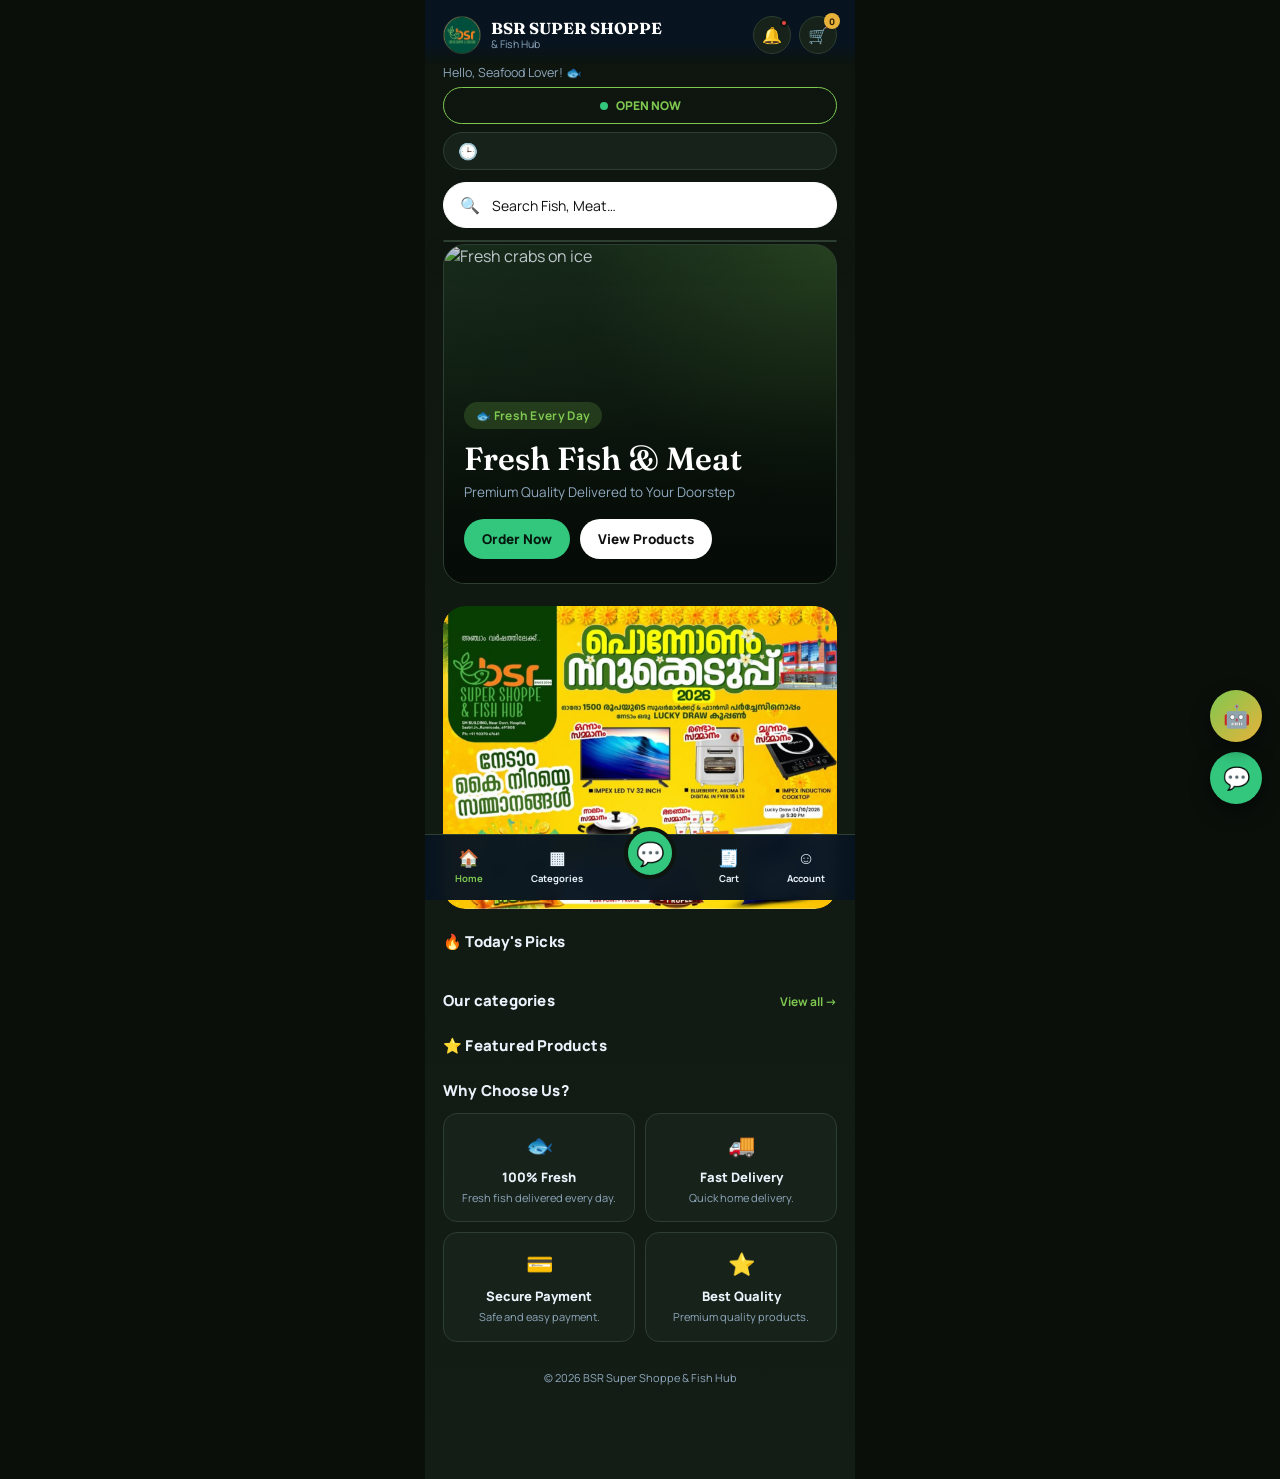
==== commit 0cf5dfe3: "Rename index-8.html to index.html" ====
--- a/index.html
+++ b/index.html
@@ -630,7 +630,7 @@
   p('Chicken — Whole Cleaned', 'Meat', null, 'kg', true, false, 'https://images.rawpixel.com/image_social_landscape/czNmcy1wcml2YXRlL3Jhd3BpeGVsX2ltYWdlcy93ZWJzaXRlX2NvbnRlbnQvbHIvcHgxMTY3NTM2LWltYWdlLWt3dnk1eWV6LmpwZw.jpg'),
   p('Chicken — Live', 'Meat', null, 'kg', true, true),
   p('Beef — Boneless', 'Meat', null, 'kg', true, false, 'https://images.rawpixel.com/image_social_portrait/czNmcy1wcml2YXRlL3Jhd3BpeGVsX2ltYWdlcy93ZWJzaXRlX2NvbnRlbnQvbHIvZmYyOTYzLWltYWdlLWt3dnluM2poLmpwZw.jpg'),
-  p('Goat — Curry Cut', 'Meat', null, 'kg', true),
+  p('Goat — Curry Cut', 'Meat', null, 'kg', true, false, 'https://images.rawpixel.com/image_social_portrait/czNmcy1wcml2YXRlL3Jhd3BpeGVsX2ltYWdlcy93ZWJzaXRlX2NvbnRlbnQvbHIvZnJidXRjaGVyX3NsYXVnaHRlcl9tZWF0X2Zvb2RfMC1pbWFnZS1reWJlNTc2Yi5qcGc.jpg'),
 
   // Vegetables — from shop's handwritten price list
   p('Avarakka (Broad Beans)', 'Vegetables', 40, 'kg', true),
@@ -676,8 +676,8 @@
   p('Apple', 'Fruits', 320, 'kg', true, false, 'https://images.rawpixel.com/image_social_square/cHJpdmF0ZS9zdGF0aWMvaW1hZ2Uvd2Vic2l0ZS8yMDIyLTA0L2xyL2ZyZWVyYW5nZXBleGVsczA2NTUwLWltYWdlLWt3dnd6bHQxLmpwZw.jpg'),
   p('Orange', 'Fruits', 30, 'kg', true, false, 'https://images.rawpixel.com/image_social_landscape/czNmcy1wcml2YXRlL3Jhd3BpeGVsX2ltYWdlcy93ZWJzaXRlX2NvbnRlbnQvbHIvZnJvcmFuZ2VfcmFpbl9kZXdfNjk1Njc5LWltYWdlLWt5YmQzMm9nLmpwZw.jpg'),
   p('Kiwi', 'Fruits', 100, 'kg', true),
-  p('Kaithachakka (Pineapple)', 'Fruits', 160, 'kg', true),
-  p('Munthiri (Grapes)', 'Fruits', 50, 'kg', true),
+  p('Kaithachakka (Pineapple)', 'Fruits', 160, 'kg', true, false, 'https://images.rawpixel.com/image_social_square/czNmcy1wcml2YXRlL3Jhd3BpeGVsX2ltYWdlcy93ZWJzaXRlX2NvbnRlbnQvbHIvZnJwaW5lYXBwbGVfZnJ1aXRfd2hpdGVfYmFja2dyb3VuZC1pbWFnZS1reWJjdnVnMi5qcGc.jpg'),
+  p('Munthiri (Grapes)', 'Fruits', 50, 'kg', true, false, 'https://images.rawpixel.com/image_social_square/czNmcy1wcml2YXRlL3Jhd3BpeGVsX2ltYWdlcy93ZWJzaXRlX2NvbnRlbnQvbHIvcHgxMDEzNjIxLWltYWdlLWt3dnk3OHhuLmpwZw.jpg'),
 ];
 
 function p(name, cat, price, unit, inStock, approxWeight, photoData, costPrice){
@@ -686,9 +686,23 @@
 function emojiFor(cat){
   return { 'Fresh Fish':'🐟','Piece Fish':'🔪','Dry Fish':'☀️','Meat':'🥩','Vegetables':'🥦','Fruits':'🍎' }[cat] || '🛒';
 }
+const ITEM_PHOTOS = {
+  'naranga-lemon-':'https://images.pexels.com/photos/20382163/pexels-photo-20382163/free-photo-of-lemons-on-tree.jpeg?w=500&dpr=1',
+  'ethappazham-nendran-banana-':'https://images.pexels.com/photos/20720079/pexels-photo-20720079/free-photo-of-abundance-of-bananas-at-fruit-market.jpeg?auto=compress&cs=tinysrgb&dpr=1&w=500',
+  'pazham-mixed-banana-':'https://images.pexels.com/photos/20720079/pexels-photo-20720079/free-photo-of-abundance-of-bananas-at-fruit-market.jpeg?auto=compress&cs=tinysrgb&dpr=1&w=500'
+};
+const CATEGORY_PHOTOS = {
+  'Fresh Fish':'https://images.pexels.com/photos/33202007/pexels-photo-33202007/free-photo-of-fresh-whole-fish-display-at-seafood-market.jpeg?cs=tinysrgb&dpr=1&w=500',
+  'Piece Fish':'https://images.pexels.com/photos/33202007/pexels-photo-33202007/free-photo-of-fresh-whole-fish-display-at-seafood-market.jpeg?cs=tinysrgb&dpr=1&w=500',
+  'Vegetables':'https://images.pexels.com/photos/34622396/pexels-photo-34622396/free-photo-of-vibrant-vegetable-market-stall-overhead-view.jpeg?cs=tinysrgb&dpr=1&w=500',
+  'Fruits':'https://images.pexels.com/photos/37591406/pexels-photo-37591406/free-photo-of-vibrant-fruit-market-display-in-kodaikanal.jpeg?cs=tinysrgb&dpr=1&w=500'
+};
 function thumbFor(item){
   if(item.photoData) return `<img src="${item.photoData}" alt="${item.name}" style="width:100%;height:100%;object-fit:cover;border-radius:inherit;">`;
-  return emojiFor(item.cat);
+  const fb = emojiFor(item.cat);
+  const url = ITEM_PHOTOS[item.id] || CATEGORY_PHOTOS[item.cat];
+  if(url) return `<img src="${url}" alt="${item.name}" loading="lazy" style="width:100%;height:100%;object-fit:cover;border-radius:inherit;" onerror="this.outerHTML='${fb}'">`;
+  return fb;
 }
 function qtyStep(unit){ return unit==='kg' ? 0.5 : 1; }
 function fmtQty(qty, unit){
--- a/style.css
+++ b/style.css
@@ -0,0 +1,718 @@
+  :root{
+    --bg: #0e150f;
+    --bg-2: #131d15;
+    --surface: #17221a;
+    --surface-2: #1f2e22;
+    --line: #2d3f30;
+    --text: #eaf3fb;
+    --text-dim: #8fa8bd;
+    --text-faint: #5f7border;
+    --aqua: #7ec850;
+    --aqua-dim: #22331f;
+    --coral: #ef4444;
+    --coral-dim: #4a1e1e;
+    --green: #33c77e;
+    --red: #ef5257;
+    --gold: #e8b23a;
+    --radius-lg: 22px;
+    --radius-md: 14px;
+    --radius-sm: 9px;
+    --shell-w: 430px;
+  }
+  *{box-sizing:border-box;}
+  html,body{margin:0;padding:0;}
+  body{
+    background: #0a0f0a;
+    color: var(--text);
+    font-family: 'Manrope', sans-serif;
+    display:flex;
+    justify-content:center;
+    -webkit-font-smoothing:antialiased;
+  }
+  a{color:inherit;}
+  button{font-family:inherit; cursor:pointer;}
+
+  .shell{
+    width:100%;
+    max-width: var(--shell-w);
+    min-height:100vh;
+    background: linear-gradient(180deg, var(--bg) 0%, var(--bg-2) 100%);
+    position:relative;
+    overflow-x:hidden;
+    padding-bottom: 86px;
+  }
+
+  /* ---------- Header ---------- */
+  .topbar{
+    position:sticky; top:0; z-index:40;
+    display:flex; align-items:center; justify-content:space-between;
+    padding: 16px 18px 10px;
+    background: linear-gradient(180deg, rgba(8,20,32,0.97) 70%, rgba(8,20,32,0));
+    backdrop-filter: blur(6px);
+  }
+  .icon-btn{
+    width:38px; height:38px; border-radius:50%;
+    background: var(--surface); border:1px solid var(--line);
+    display:flex; align-items:center; justify-content:center;
+    color:var(--text); position:relative; flex-shrink:0;
+  }
+  .brand{
+    display:flex; flex-direction:column; align-items:center; line-height:1;
+  }
+  .brand .word{
+    font-family:'Fraunces', serif; font-weight:700; font-size:22px;
+    letter-spacing:0.5px;
+    background: linear-gradient(90deg, var(--aqua), #d9f0b8);
+    -webkit-background-clip:text; background-clip:text; color:transparent;
+  }
+  .brand .sub{
+    font-size:9px; letter-spacing:3px; color:var(--text-dim); margin-top:2px;
+  }
+  .badge-count{
+    position:absolute; top:-5px; right:-5px;
+    background:var(--coral); color:#fff; font-size:10px; font-weight:800;
+    min-width:17px; height:17px; border-radius:50%;
+    display:flex; align-items:center; justify-content:center;
+    border:2px solid var(--bg);
+  }
+
+  .search-wrap{ padding: 6px 18px 16px; position:relative;}
+  .search-box{
+    display:flex; align-items:center; gap:10px;
+    background:var(--surface); border:1px solid var(--line);
+    border-radius: 999px; padding: 11px 16px;
+  }
+  .search-box input{
+    background:none; border:none; outline:none; color:var(--text);
+    font-size:14px; width:100%; font-family:inherit;
+  }
+  .search-box input::placeholder{color:var(--text-faint, #4c6478);}
+  .search-results{
+    position:absolute; left:18px; right:18px; top:58px;
+    background:var(--surface-2); border:1px solid var(--line);
+    border-radius: var(--radius-md); z-index:50; max-height:280px; overflow-y:auto;
+    box-shadow: 0 14px 30px rgba(0,0,0,0.4);
+  }
+  .search-results .sr-item{
+    display:flex; justify-content:space-between; align-items:center;
+    padding:12px 14px; border-bottom:1px solid var(--line); font-size:13.5px;
+  }
+  .search-results .sr-item:last-child{border-bottom:none;}
+  .sr-price{color:var(--aqua); font-weight:700; font-size:12.5px;}
+
+  /* ---------- Hero ---------- */
+  .hero{
+    margin: 0 18px 22px;
+    border-radius: var(--radius-lg);
+    padding: 26px 20px 22px;
+    background:
+      radial-gradient(120% 140% at 100% 0%, rgba(126,200,80,0.22), transparent 55%),
+      linear-gradient(160deg, #1c3320 0%, #0f1c11 70%);
+    border:1px solid var(--line);
+    position:relative; overflow:hidden;
+  }
+  .hero .eyebrow{
+    font-size:12px; color:var(--aqua); font-weight:700; letter-spacing:0.3px;
+    display:flex; align-items:center; gap:6px; margin-bottom:8px;
+  }
+  .hero h1{
+    font-family:'Fraunces', serif; font-weight:600; font-size:29px; line-height:1.14;
+    margin:0 0 6px; color:#fff; max-width:78%;
+  }
+  .hero p{
+    font-size:13.5px; color:var(--text-dim); margin:0 0 18px; max-width:75%;
+  }
+  .hero-cta{
+    display:inline-flex; align-items:center; gap:8px;
+    background: var(--green); color:#04180e; font-weight:800; font-size:13.5px;
+    padding:11px 18px; border-radius:999px; border:none;
+  }
+  .hero-wave{
+    position:absolute; right:-30px; bottom:-40px; width:150px; height:150px;
+    opacity:0.5;
+  }
+
+  /* ---------- Section heads ---------- */
+  .section{ padding: 4px 18px 8px; }
+  .section-head{
+    display:flex; justify-content:space-between; align-items:baseline;
+    margin-bottom:12px;
+  }
+  .section-head h2{
+    font-size:15px; margin:0; color:var(--text); font-weight:800; letter-spacing:0.2px;
+  }
+  .section-head .view-all{
+    font-size:12px; color:var(--aqua); font-weight:700; background:none; border:none; padding:0;
+  }
+
+  /* ---------- Category grid (large cards) ---------- */
+  .cat-grid{ display:grid; grid-template-columns:repeat(2,1fr); gap:12px; }
+  .cat-card{
+    background:var(--surface); border:1px solid var(--line); border-radius:18px;
+    padding:14px 14px 0; display:flex; flex-direction:column; gap:6px;
+    overflow:hidden; min-height:190px; transition: border-color .15s;
+  }
+  .cat-card.active{ border-color:var(--aqua); }
+  .cat-card .cbig-name{ font-size:16px; font-weight:800; color:var(--text); line-height:1.2; }
+  .cat-card .cbig-tag{
+    align-self:flex-start; font-size:9.5px; font-weight:800; letter-spacing:0.3px;
+    color:var(--text-dim); text-transform:uppercase;
+  }
+  .cat-card .cbig-badge{
+    align-self:flex-start; font-size:9px; font-weight:800; color:#fff;
+    background:var(--coral); padding:4px 10px; border-radius:999px; margin-top:2px;
+  }
+  .cat-card .cbig-imgwrap{
+    margin-top:auto; width:100%; height:96px; border-radius:14px 14px 0 0;
+    overflow:hidden; background:linear-gradient(160deg, var(--surface-2), var(--aqua-dim));
+    display:flex; align-items:center; justify-content:center;
+  }
+  .cat-card .cbig-imgwrap img{ width:100%; height:100%; object-fit:cover; }
+  .cat-card .cbig-imgwrap .emoji-fallback{ font-size:40px; }
+  /* legacy small variant (used nowhere now, kept for safety) */
+  .cat-card .emoji{ font-size:22px; }
+  .cat-card .name{ font-size:11px; font-weight:700; color:var(--text-dim); }
+  .cat-card.active .name{ color:var(--aqua); }
+
+  /* ---------- Product grid ---------- */
+  .prod-grid{ display:grid; grid-template-columns:1fr 1fr; gap:12px; }
+  .prod-card{
+    background:var(--surface); border:1px solid var(--line); border-radius: var(--radius-md);
+    padding:10px; position:relative; display:flex; flex-direction:column; gap:6px;
+  }
+  .stock-tag{
+    position:absolute; top:9px; left:9px; font-size:9px; font-weight:800;
+    padding:3px 8px; border-radius:999px; letter-spacing:0.3px;
+  }
+  .stock-tag.in{ background:rgba(51,199,126,0.18); color:var(--green); }
+  .stock-tag.out{ background:rgba(239,82,87,0.18); color:var(--red); }
+  .prod-thumb{
+    height:74px; border-radius:10px; margin-top:4px;
+    display:flex; align-items:center; justify-content:center; font-size:30px;
+    background: linear-gradient(160deg, var(--surface-2), var(--aqua-dim));
+  }
+  .prod-name{ font-size:13px; font-weight:700; margin-top:2px; }
+  .prod-unit{ font-size:10.5px; color:var(--text-dim); margin-top:-4px; }
+  .prod-price{ font-size:14.5px; font-weight:800; color:var(--aqua); }
+  .prod-price.tbd{ font-size:11.5px; color:var(--gold); font-weight:700; }
+  .prod-row{ display:flex; align-items:center; justify-content:space-between; margin-top:2px; }
+  .qty-stepper{
+    display:flex; align-items:center; gap:8px; background:var(--bg); border:1px solid var(--line);
+    border-radius:999px; padding:3px 8px;
+  }
+  .qty-stepper button{
+    background:none; border:none; color:var(--text); font-size:15px; width:18px; font-weight:700;
+  }
+  .qty-stepper span{ font-size:12.5px; font-weight:700; min-width:14px; text-align:center; }
+  .add-btn{
+    width:32px; height:32px; border-radius:50%; border:none;
+    background:var(--aqua); color:#04222a; font-size:17px; font-weight:900;
+    display:flex; align-items:center; justify-content:center; flex-shrink:0;
+  }
+  .add-btn:disabled{ background:var(--line); color:var(--text-faint, #55708a); }
+  .add-btn.small-text{ width:auto; height:auto; border-radius:999px; padding:7px 12px; font-size:11px; font-weight:800; }
+
+  /* ---------- Trust strip ---------- */
+  .trust-strip{
+    display:grid; grid-template-columns:repeat(4,1fr); gap:6px;
+    margin: 6px 18px 22px; padding:16px 6px;
+    background:var(--surface); border:1px solid var(--line); border-radius: var(--radius-md);
+  }
+  .trust-item{ text-align:center; font-size:9.5px; color:var(--text-dim); font-weight:700; display:flex; flex-direction:column; align-items:center; gap:6px;}
+  .trust-item .emoji{ font-size:18px; }
+
+  .offer-card{
+    position:relative; background:var(--surface); border:1px solid var(--line); border-radius:var(--radius-md);
+    padding:16px; overflow:hidden;
+  }
+  .offer-card .n{ font-size:15px; font-weight:800; margin-bottom:2px; }
+  .offer-card .d{ font-size:12px; color:var(--text-dim); }
+
+  .swipe-row{
+    display:flex; gap:12px; overflow-x:auto; padding:4px 18px 10px;
+    scroll-snap-type:x mandatory; -webkit-overflow-scrolling:touch;
+  }
+  .swipe-row::-webkit-scrollbar{ display:none; }
+  .swipe-card{
+    flex:0 0 128px; scroll-snap-align:start; background:var(--surface); border:1px solid var(--line);
+    border-radius:18px; padding:12px 10px 14px; text-align:center; position:relative;
+  }
+  .swipe-card .sc-badge{
+    display:inline-block; font-size:9px; font-weight:800; letter-spacing:0.2px;
+    padding:4px 9px; border-radius:999px; margin-bottom:10px;
+  }
+  .swipe-card .sc-imgwrap{
+    width:78px; height:78px; border-radius:50%; margin:0 auto 8px; overflow:hidden;
+    background:linear-gradient(160deg, var(--surface-2), var(--aqua-dim));
+    display:flex; align-items:center; justify-content:center; font-size:30px;
+    border:3px solid var(--bg-2);
+  }
+  .swipe-card .sc-imgwrap img{ width:100%; height:100%; object-fit:cover; }
+  .swipe-card .sc-name{ font-size:12px; font-weight:800; }
+  .swipe-card .sc-sub{ font-size:10px; color:var(--text-dim); margin-top:1px; }
+
+  .banner-slider{
+    display:flex; overflow-x:auto; scroll-snap-type:x mandatory; -webkit-overflow-scrolling:touch;
+    margin:0 18px 8px; border-radius:var(--radius-lg); gap:0; aspect-ratio:1.3/1; width:auto;
+  }
+  .banner-slider::-webkit-scrollbar{ display:none; }
+  .banner-slide{
+    flex:0 0 100%; scroll-snap-align:start; height:100%; border-radius:var(--radius-lg);
+    display:flex; align-items:center; gap:14px; padding:18px 20px; position:relative; overflow:hidden;
+  }
+  .banner-slide .bs-icon{ font-size:34px; flex-shrink:0; }
+  .banner-slide .bs-title{ font-size:15px; font-weight:800; color:#fff; }
+  .banner-slide .bs-sub{ font-size:11.5px; color:rgba(255,255,255,0.85); margin-top:2px; }
+  .banner-dots{ display:flex; justify-content:center; gap:6px; margin:0 0 10px; }
+  .banner-dot{ width:6px; height:6px; border-radius:50%; background:var(--line); transition:background .2s, width .2s; }
+  .banner-dot.active{ background:var(--aqua); width:16px; border-radius:4px; }
+  .offer-badge{
+    position:absolute; top:12px; right:12px; font-size:9.5px; font-weight:800;
+    padding:4px 10px; border-radius:999px;
+  }
+  .why-card{
+    background:var(--surface); border:1px solid var(--line); border-radius:var(--radius-md);
+    padding:16px 12px; text-align:center;
+  }
+  .why-card .emoji{ font-size:22px; display:block; margin-bottom:8px; }
+  .why-card .n{ font-size:13px; font-weight:800; margin-bottom:4px; }
+  .why-card .d{ font-size:11px; color:var(--text-dim); line-height:1.4; }
+
+  /* ---------- Views ---------- */
+  .view{ display:none; }
+  .view.active{ display:block; }
+
+  .cat-page-header{
+    padding: 14px 18px 4px; display:flex; align-items:center; gap:12px;
+  }
+  .cat-page-header .back{
+    width:34px; height:34px; border-radius:50%; background:var(--surface); border:1px solid var(--line);
+    display:flex; align-items:center; justify-content:center;
+  }
+  .cat-page-header h2{ font-size:17px; margin:0; font-family:'Fraunces', serif; font-weight:600; }
+  .cat-page-header .count{ font-size:11.5px; color:var(--text-dim); }
+
+  .list-item{
+    display:flex; align-items:center; gap:12px; padding:12px 18px; border-bottom:1px solid var(--line);
+  }
+  .list-thumb{
+    width:54px; height:54px; border-radius:12px; flex-shrink:0; font-size:24px;
+    display:flex; align-items:center; justify-content:center;
+    background: linear-gradient(160deg, var(--surface-2), var(--aqua-dim));
+  }
+  .list-info{ flex:1; min-width:0; }
+  .list-info .n{ font-size:13.5px; font-weight:700; }
+  .list-info .u{ font-size:11px; color:var(--text-dim); }
+  .list-info .p{ font-size:13.5px; font-weight:800; color:var(--aqua); margin-top:2px; }
+  .list-info .p.tbd{ color:var(--gold); font-size:11.5px; }
+
+  /* ---------- Cart drawer ---------- */
+  .overlay{
+    position:fixed; inset:0; background:rgba(2,7,12,0.6); z-index:60; display:none;
+  }
+  .overlay.active{ display:block; }
+  .cart-drawer{
+    position:fixed; right:0; top:0; bottom:0; width:100%; max-width:var(--shell-w);
+    background:var(--bg-2); z-index:70; transform:translateX(100%);
+    transition:transform .28s ease; display:flex; flex-direction:column;
+  }
+  .cart-drawer.active{ transform:translateX(0); }
+  .drawer-head{
+    display:flex; align-items:center; justify-content:space-between;
+    padding:18px; border-bottom:1px solid var(--line);
+  }
+  .drawer-head h3{ margin:0; font-family:'Fraunces', serif; font-size:19px; font-weight:600; }
+  .cart-items{ flex:1; overflow-y:auto; padding: 6px 0; }
+  .cart-empty{ padding:60px 30px; text-align:center; color:var(--text-dim); font-size:13.5px; }
+  .cart-row{
+    display:flex; align-items:center; gap:12px; padding:12px 18px; border-bottom:1px solid var(--line);
+  }
+  .cart-row .ci-thumb{
+    width:46px; height:46px; border-radius:10px; font-size:20px;
+    display:flex; align-items:center; justify-content:center;
+    background: linear-gradient(160deg, var(--surface-2), var(--aqua-dim)); flex-shrink:0;
+  }
+  .cart-row .ci-info{ flex:1; min-width:0; }
+  .cart-row .ci-info .n{ font-size:13px; font-weight:700; }
+  .cart-row .ci-info .p{ font-size:11.5px; color:var(--text-dim); }
+  .cart-row .remove{ background:none; border:none; color:var(--red); font-size:11px; font-weight:700; padding:0; margin-top:4px; }
+
+  .drawer-footer{ border-top:1px solid var(--line); padding:16px 18px 20px; }
+  .sum-row{ display:flex; justify-content:space-between; font-size:13px; color:var(--text-dim); margin-bottom:6px; }
+  .sum-row.total{ color:var(--text); font-weight:800; font-size:16px; margin-top:10px; }
+  .note-line{ font-size:11px; color:var(--green); margin: 6px 0 14px; display:flex; align-items:center; gap:5px;}
+  .primary-btn{
+    width:100%; padding:14px; border-radius:999px; border:none; background:var(--green);
+    color:#04180e; font-weight:800; font-size:14.5px;
+  }
+  .primary-btn:disabled{ background:var(--line); color:var(--text-faint,#5c7386); }
+
+  /* ---------- Checkout form ---------- */
+  .checkout-form{ padding: 6px 18px 20px; }
+  .field{ margin-bottom:14px; }
+  .field label{ font-size:12px; color:var(--text-dim); font-weight:700; display:block; margin-bottom:6px; }
+  .field input{
+    width:100%; padding:12px 14px; border-radius:12px; border:1px solid var(--line);
+    background:var(--surface); color:var(--text); font-size:14px; outline:none; font-family:inherit;
+  }
+  .field input:focus{ border-color:var(--aqua); }
+  .mini-summary{
+    background:var(--surface); border:1px solid var(--line); border-radius:var(--radius-md);
+    padding:14px; margin-bottom:16px; font-size:12.5px; color:var(--text-dim);
+  }
+  .mini-summary .r{ display:flex; justify-content:space-between; padding:3px 0; }
+  .mini-summary .r.tot{ color:var(--text); font-weight:800; padding-top:8px; margin-top:6px; border-top:1px solid var(--line); font-size:14px;}
+
+  /* ---------- Bottom nav ---------- */
+  .bottom-nav{
+    position:fixed; bottom:0; left:50%; transform:translateX(-50%);
+    width:100%; max-width:var(--shell-w);
+    background: rgba(8,20,32,0.97); backdrop-filter:blur(8px);
+    border-top:1px solid var(--line);
+    display:flex; align-items:center; justify-content:space-around;
+    padding: 10px 6px 14px; z-index:30;
+  }
+  .nav-item{
+    background:none; border:none; display:flex; flex-direction:column; align-items:center; gap:3px;
+    color:var(--text-faint,#5c7386); font-size:9.5px; font-weight:700;
+  }
+  .nav-item.active{ color:var(--aqua); }
+  .nav-item .emoji{ font-size:17px; }
+  .nav-wa{
+    width:52px; height:52px; border-radius:50%; background:var(--green);
+    display:flex; align-items:center; justify-content:center; font-size:23px;
+    margin-top:-26px; border:4px solid var(--bg); color:#04180e;
+  }
+
+  /* ---------- Toast ---------- */
+  .toast{
+    position:fixed; bottom:100px; left:50%; transform:translateX(-50%) translateY(20px);
+    background:var(--surface-2); border:1px solid var(--aqua); color:var(--text);
+    padding:10px 18px; border-radius:999px; font-size:12.5px; font-weight:700;
+    opacity:0; transition:opacity .25s, transform .25s; z-index:90; white-space:nowrap;
+  }
+  .toast.show{ opacity:1; transform:translateX(-50%) translateY(0); }
+
+  /* Account view */
+  .account-card{
+    margin:16px 18px; background:var(--surface); border:1px solid var(--line); border-radius:var(--radius-md);
+    padding:20px; text-align:center;
+  }
+  .account-card .emoji{ font-size:32px; margin-bottom:8px; }
+  .account-card h3{ font-family:'Fraunces', serif; font-weight:600; margin:0 0 6px; }
+  .account-card p{ font-size:12.5px; color:var(--text-dim); margin:0; line-height:1.6; }
+
+  .admin-link{
+    margin:10px 18px 0; display:flex; align-items:center; justify-content:center; gap:6px;
+    background:none; border:1px dashed var(--line); color:var(--text-dim);
+    padding:10px; border-radius:12px; width:calc(100% - 36px); font-size:12px; font-weight:700;
+  }
+  .admin-login-wrap{ padding: 50px 26px; text-align:center; }
+  .admin-login-wrap .login-badge{
+    width:64px; height:64px; border-radius:20px; margin:0 auto 16px;
+    background:linear-gradient(160deg, var(--aqua), var(--surface-2));
+    display:flex; align-items:center; justify-content:center; font-size:28px;
+  }
+  .admin-login-wrap h3{ font-family:'Fraunces', serif; margin:0 0 4px; font-size:20px; }
+  .admin-login-wrap p{ color:var(--text-dim); font-size:12.5px; margin:0 0 22px; line-height:1.5; }
+
+  .admin-stats{ display:grid; grid-template-columns:repeat(3,1fr); gap:8px; padding:14px 18px 4px; }
+  .admin-stat-card{
+    background:var(--surface); border:1px solid var(--line); border-radius:var(--radius-md);
+    padding:12px 8px; text-align:center;
+  }
+  .admin-stat-card .v{ font-size:19px; font-weight:800; color:var(--aqua); }
+  .admin-stat-card .l{ font-size:9.5px; color:var(--text-dim); font-weight:700; margin-top:2px; }
+  .admin-stat-card.warn .v{ color:var(--red); }
+
+  .admin-tabs{ display:flex; gap:8px; padding: 14px 18px 14px; }
+  .admin-tab{
+    flex:1; text-align:center; padding:11px; border-radius:999px; font-size:12.5px; font-weight:800;
+    background:var(--surface); border:1px solid var(--line); color:var(--text-dim);
+  }
+  .admin-tab.active{ background:var(--aqua); color:#04222a; border-color:var(--aqua); }
+
+  .staff-card{
+    background:var(--surface); border:1px solid var(--line); border-radius:var(--radius-md);
+    padding:14px; margin-bottom:10px;
+  }
+  .staff-card .sh{ display:flex; justify-content:space-between; align-items:center; }
+  .staff-card .sh .nm{ font-size:14.5px; font-weight:800; }
+  .staff-card .sh .rl{ font-size:10.5px; color:var(--text-dim); }
+  .staff-mini{ display:grid; grid-template-columns:repeat(4,1fr); gap:6px; margin:10px 0; }
+  .staff-mini .m{ background:var(--bg-2); border-radius:8px; padding:7px 4px; text-align:center; }
+  .staff-mini .m .v{ font-size:13px; font-weight:800; }
+  .staff-mini .m .l{ font-size:8px; color:var(--text-dim); font-weight:700; margin-top:1px; }
+  .staff-period{ display:flex; gap:8px; font-size:10.5px; color:var(--text-dim); margin-bottom:8px; }
+  .staff-period b{ color:var(--text); }
+
+  .admin-cat-header{
+    display:flex; align-items:center; justify-content:space-between; cursor:pointer;
+    padding:12px 18px; margin-top:6px;
+  }
+  .admin-cat-header .left{ display:flex; align-items:center; gap:8px; font-size:12.5px; font-weight:800; color:var(--aqua); }
+  .admin-cat-header .count-chip{
+    background:var(--surface-2); color:var(--text-dim); font-size:10px; font-weight:700;
+    padding:2px 8px; border-radius:999px;
+  }
+  .admin-cat-header .chevron{ color:var(--text-dim); font-size:12px; transition:transform .2s; }
+  .admin-cat-header.collapsed .chevron{ transform:rotate(-90deg); }
+  .admin-cat-body{ overflow:hidden; }
+  .admin-cat-body.collapsed{ display:none; }
+
+  .admin-row{
+    padding:14px 18px; border-bottom:1px solid var(--line); display:flex; flex-direction:column; gap:10px;
+    background:var(--bg-2);
+  }
+  .admin-row .top{ display:flex; justify-content:space-between; align-items:center; }
+  .admin-row .top .n{ font-size:13.5px; font-weight:700; }
+  .admin-row .top .c{ font-size:10.5px; color:var(--text-dim); }
+  .admin-row .controls{ display:flex; gap:8px; align-items:center; flex-wrap:wrap; }
+  .mini-field{ display:flex; align-items:center; gap:6px; }
+  .mini-field label{ font-size:10.5px; color:var(--text-dim); font-weight:700; }
+  .mini-field input{
+    width:80px; padding:8px 10px; border-radius:9px; border:1px solid var(--line);
+    background:var(--bg); color:var(--text); font-size:12.5px; font-family:inherit;
+  }
+  .stock-btns{ display:flex; align-items:center; gap:4px; }
+  .stock-btns button{
+    width:26px; height:26px; border-radius:8px; border:1px solid var(--line); background:var(--surface);
+    color:var(--text); font-size:14px; font-weight:800;
+  }
+  .avail-pill{
+    font-size:10px; font-weight:800; padding:4px 10px; border-radius:999px;
+  }
+  .avail-pill.in{ background:rgba(51,199,126,0.18); color:var(--green); }
+  .avail-pill.out{ background:rgba(239,82,87,0.18); color:var(--red); }
+  .save-hint{ font-size:9.5px; color:var(--green); opacity:0; transition:opacity .3s; }
+  .save-hint.show{ opacity:1; }
+
+  .admin-toggle-add{
+    margin:14px 18px 6px; width:calc(100% - 36px); padding:13px; border-radius:999px;
+    border:1px dashed var(--aqua); background:none; color:var(--aqua); font-weight:800; font-size:13px;
+  }
+  .admin-add-card{
+    margin:10px 18px 14px; padding:16px; background:var(--surface); border:1px solid var(--line);
+    border-radius:var(--radius-md); display:none;
+  }
+  .admin-add-card.open{ display:block; }
+  .admin-add-card h4{ margin:0 0 12px; font-size:13.5px; }
+  .two-col{ display:grid; grid-template-columns:1fr 1fr; gap:10px; }
+
+  .report-card{
+    margin:14px 18px; padding:16px; background:var(--surface); border:1px solid var(--aqua);
+    border-radius:var(--radius-md);
+  }
+  .report-card h4{ margin:0 0 12px; font-size:13.5px; }
+  .report-summary{ margin-top:14px; }
+  .report-row{ display:flex; justify-content:space-between; padding:6px 0; font-size:12.5px; color:var(--text-dim); border-bottom:1px solid var(--line); }
+  .report-row:last-child{ border-bottom:none; }
+  .report-row .v{ color:var(--text); font-weight:800; }
+  .report-top-items{ margin-top:10px; }
+  .report-top-items .ti-row{ display:flex; justify-content:space-between; font-size:11.5px; color:var(--text-dim); padding:4px 0; }
+  .report-export-btn{
+    width:100%; margin-top:12px; padding:11px; border-radius:999px; border:1px solid var(--green);
+    background:none; color:var(--green); font-weight:800; font-size:12.5px;
+  }
+  .order-filter-tabs{ display:flex; gap:8px; padding:2px 18px 12px; }
+  .order-filter-tab{
+    padding:7px 13px; border-radius:999px; font-size:11px; font-weight:800;
+    background:var(--surface); border:1px solid var(--line); color:var(--text-dim);
+  }
+  .order-filter-tab.active{ background:var(--surface-2); color:var(--aqua); border-color:var(--aqua); }
+
+  .order-card{
+    margin:12px 18px; padding:14px; background:var(--surface); border:1px solid var(--line); border-left:3px solid var(--green);
+    border-radius:var(--radius-md); font-size:12.5px;
+  }
+  .order-card.is-cancelled{ border-left-color:var(--red); opacity:0.6; }
+  .order-card .oh{ display:flex; justify-content:space-between; align-items:center; font-weight:800; margin-bottom:6px; }
+  .order-card .om{ color:var(--text-dim); font-size:11.5px; margin-bottom:8px; }
+  .order-card .oi{ color:var(--text-dim); line-height:1.7; }
+  .order-card .ot{ margin-top:8px; padding-top:8px; border-top:1px solid var(--line); font-weight:800; display:flex; justify-content:space-between; }
+
+  .profile-header{
+    display:flex; align-items:center; gap:14px; padding:20px 18px 10px;
+  }
+  .profile-avatar{
+    width:58px; height:58px; border-radius:50%; flex-shrink:0;
+    background:linear-gradient(160deg, var(--aqua), var(--surface-2));
+    display:flex; align-items:center; justify-content:center;
+    font-size:24px; font-weight:800; color:#04222a; font-family:'Fraunces', serif;
+  }
+  .profile-header .name{ font-size:18px; font-weight:800; }
+  .profile-header .sub{ font-size:12px; color:var(--text-dim); margin-top:2px; }
+  .profile-header .edit-hint{ font-size:11px; color:var(--aqua); font-weight:700; margin-top:4px; }
+
+  .profile-list{
+    margin:14px 18px; background:var(--surface); border:1px solid var(--line); border-radius:var(--radius-md);
+    overflow:hidden;
+  }
+  .profile-row{
+    display:flex; align-items:center; gap:14px; padding:15px 16px;
+    border-bottom:1px solid var(--line);
+  }
+  .profile-row:last-child{ border-bottom:none; }
+  .profile-row .p-icon{
+    width:38px; height:38px; border-radius:50%; background:var(--surface-2);
+    display:flex; align-items:center; justify-content:center; font-size:16px; flex-shrink:0;
+  }
+  .profile-row .p-label{ flex:1; font-size:13.5px; font-weight:700; }
+  .profile-row .chev{ color:var(--text-dim); font-size:16px; }
+
+  .new-order-flash{ animation: newOrderFlash 1.6s ease-in-out 2; }
+  @keyframes newOrderFlash{
+    0%, 100%{ box-shadow:0 0 0 0 rgba(126,200,80,0); }
+    50%{ box-shadow:0 0 0 6px rgba(126,200,80,0.35); }
+  }
+  .slide-pick{
+    position:relative; height:56px; border-radius:999px; margin-top:10px;
+    background:linear-gradient(135deg, var(--green), var(--aqua));
+    overflow:hidden; user-select:none; touch-action:none;
+  }
+  .slide-pick .sp-label{
+    position:absolute; inset:0; display:flex; align-items:center; justify-content:center;
+    color:#fff; font-weight:800; font-size:13px; letter-spacing:0.3px; pointer-events:none;
+  }
+  .slide-pick .sp-handle{
+    position:absolute; top:4px; left:4px; width:48px; height:48px; border-radius:50%;
+    background:#fff; display:flex; align-items:center; justify-content:center; font-size:20px;
+    cursor:grab; z-index:2; box-shadow:0 2px 8px rgba(0,0,0,0.35);
+  }
+  .slide-pick.done{ background:linear-gradient(135deg, var(--aqua), var(--green)); }
+  .slide-pick.done .sp-label{ opacity:0; }
+
+  .track-order-card{
+    margin:14px 18px; padding:16px; background:var(--surface); border:1px solid var(--line);
+    border-radius:var(--radius-md);
+  }
+  .track-order-card .toh{ display:flex; justify-content:space-between; align-items:center; margin-bottom:4px; }
+  .track-order-card .toh .id{ font-size:12px; font-weight:800; }
+  .track-order-card .tod{ font-size:11px; color:var(--text-dim); margin-bottom:14px; }
+  .track-stepper{ display:flex; align-items:flex-start; }
+  .track-step{ flex:1; text-align:center; position:relative; }
+  .track-step .dot{
+    width:22px; height:22px; border-radius:50%; margin:0 auto 6px; display:flex; align-items:center; justify-content:center;
+    background:var(--surface-2); border:2px solid var(--line); font-size:11px; color:var(--text-dim);
+  }
+  .track-step.done .dot{ background:var(--green); border-color:var(--green); color:#04180e; }
+  .track-step.current .dot{ background:var(--aqua); border-color:var(--aqua); color:#04222a; }
+  .track-step .line{
+    position:absolute; top:11px; left:-50%; width:100%; height:2px; background:var(--line); z-index:-1;
+  }
+  .track-step:first-child .line{ display:none; }
+  .track-step.done .line, .track-step.current .line{ background:var(--green); }
+  .track-step .lbl{ font-size:9px; color:var(--text-dim); font-weight:700; line-height:1.3; }
+  .track-step.done .lbl, .track-step.current .lbl{ color:var(--text); }
+  .track-cancelled-badge{
+    text-align:center; padding:10px; background:rgba(239,82,87,0.15); color:var(--red);
+    border-radius:10px; font-size:12px; font-weight:800; margin-top:6px;
+  }
+
+  .status-marquee{
+    overflow:hidden; white-space:nowrap; flex:1;
+    mask-image: linear-gradient(90deg, transparent, #000 12%, #000 88%, transparent);
+    -webkit-mask-image: linear-gradient(90deg, transparent, #000 12%, #000 88%, transparent);
+  }
+  .status-marquee-track{
+    display:inline-block; padding-left:100%;
+    animation: statusScroll 14s linear infinite;
+  }
+  @keyframes statusScroll{
+    0%{ transform: translateX(0); }
+    100%{ transform: translateX(-100%); }
+  }
+
+  .export-btn{
+    margin: 4px 18px 4px; width:calc(100% - 36px); padding:13px; border-radius:999px; border:1px solid var(--aqua);
+    background:none; color:var(--aqua); font-weight:800; font-size:13px;
+  }
+  .logout-btn{
+    margin: 18px 18px 20px; width:calc(100% - 36px); padding:12px; border-radius:999px; border:1px solid var(--line);
+    background:none; color:var(--red); font-weight:700; font-size:12.5px;
+  }
+
+  /* ---------- Intro splash ---------- */
+  .intro-splash{
+    position:fixed; inset:0; z-index:999;
+    background: radial-gradient(120% 100% at 50% 0%, #1c3320 0%, #0a0f0a 75%);
+    display:flex; flex-direction:column; align-items:center; justify-content:center;
+    overflow:hidden;
+  }
+  .intro-splash.hide{ animation: introFadeOut .5s ease forwards; }
+  @keyframes introFadeOut{ to{ opacity:0; visibility:hidden; } }
+
+  .intro-bubble{
+    position:absolute; bottom:-40px; border-radius:50%;
+    background:rgba(150,220,110,0.18); border:1px solid rgba(150,220,110,0.35);
+    animation: introRise linear infinite;
+  }
+  @keyframes introRise{
+    0%{ transform: translateY(0) translateX(0); opacity:0; }
+    10%{ opacity:1; }
+    100%{ transform: translateY(-110vh) translateX(14px); opacity:0; }
+  }
+
+  .intro-fish{
+    position:absolute; font-size:26px; opacity:0;
+    animation: introSwim 3.6s ease-in-out forwards;
+  }
+  @keyframes introSwim{
+    0%{ transform: translateX(-60px) scaleX(-1); opacity:0; }
+    12%{ opacity:1; }
+    85%{ opacity:1; }
+    100%{ transform: translateX(340px) scaleX(-1); opacity:0; }
+  }
+
+  .intro-brand{
+    position:relative; z-index:2; text-align:center;
+    opacity:0; animation: introBrandIn 1s ease .4s forwards;
+  }
+  @keyframes introBrandIn{ from{ opacity:0; transform:translateY(10px);} to{ opacity:1; transform:translateY(0);} }
+  .intro-brand .word{
+    font-family:'Fraunces', serif; font-weight:700; font-size:40px;
+    background: linear-gradient(90deg, var(--aqua), #d9f0b8);
+    -webkit-background-clip:text; background-clip:text; color:transparent;
+  }
+  .intro-brand .sub{ font-size:11px; letter-spacing:4px; color:var(--text-dim); margin-top:4px; }
+  .intro-tag{
+    position:relative; z-index:2; margin-top:14px; font-size:12.5px; color:var(--text-dim);
+    opacity:0; animation: introBrandIn 1s ease 1s forwards;
+  }
+  .intro-skip{
+    position:absolute; bottom:34px; left:50%; transform:translateX(-50%); z-index:3;
+    background:rgba(255,255,255,0.06); border:1px solid var(--line); color:var(--text-dim);
+    font-size:11.5px; font-weight:700; padding:9px 18px; border-radius:999px;
+    opacity:0; animation: introBrandIn 1s ease 1.6s forwards;
+  }
+
+  /* ---------- Custom quantity popup ---------- */
+  .qty-edit-btn{
+    background:none; border:none; color:var(--aqua); font-size:10.5px; font-weight:800;
+    padding:0; margin-left:6px;
+  }
+  .custom-qty-overlay{
+    position:fixed; inset:0; background:rgba(2,7,12,0.65); z-index:120; display:none;
+    align-items:center; justify-content:center;
+  }
+  .custom-qty-overlay.active{ display:flex; }
+  .custom-qty-card{
+    width:calc(100% - 64px); max-width:320px; background:var(--surface); border:1px solid var(--line);
+    border-radius:var(--radius-md); padding:20px;
+  }
+  .custom-qty-card h4{ margin:0 0 4px; font-family:'Fraunces', serif; font-size:16px; font-weight:600; }
+  .custom-qty-card .sub{ font-size:11.5px; color:var(--text-dim); margin:0 0 16px; }
+  .custom-qty-row{ display:flex; gap:8px; margin-bottom:16px; }
+  .custom-qty-row input{
+    flex:1; padding:11px 12px; border-radius:10px; border:1px solid var(--line);
+    background:var(--bg); color:var(--text); font-size:15px; font-family:inherit; outline:none;
+  }
+  .custom-qty-row input:focus{ border-color:var(--aqua); }
+  .custom-qty-row select{
+    width:80px; padding:11px 8px; border-radius:10px; border:1px solid var(--line);
+    background:var(--bg); color:var(--text); font-size:14px; font-family:inherit;
+  }
+  .custom-qty-actions{ display:flex; gap:10px; }
+  .custom-qty-actions button{ flex:1; padding:12px; border-radius:999px; font-weight:800; font-size:13px; border:none; }
+  .custom-qty-actions .cancel{ background:var(--surface-2); color:var(--text-dim); }
+  .custom-qty-actions .apply{ background:var(--aqua); color:#04222a; }
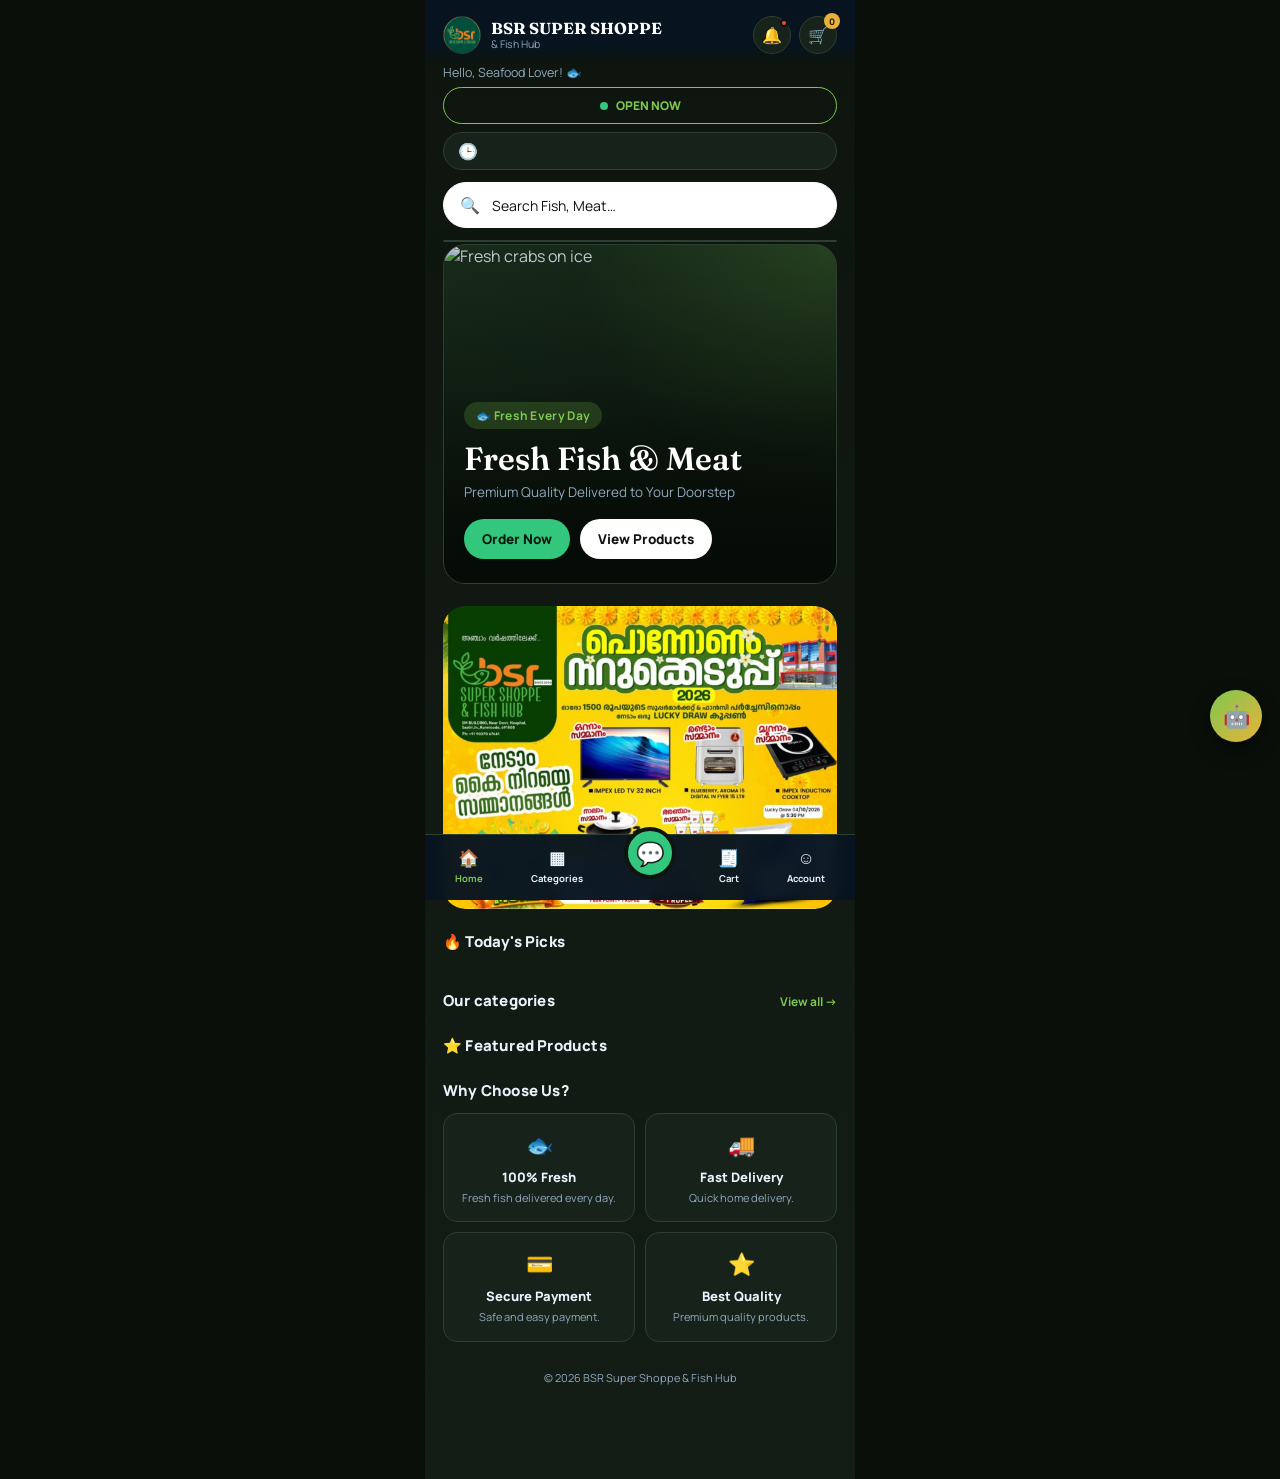
==== commit b52ae493: "Rename index-9.html to index.html" ====
--- a/index.html
+++ b/index.html
@@ -15,7 +15,7 @@
 <link rel="icon" type="image/png" href="[data-uri]">
 <link rel="apple-touch-icon" href="[data-uri]">
 <link rel="manifest" href="manifest.json">
-<meta name="theme-color" content="#0e150f">
+<meta name="theme-color" content="#f4f6f5">
 <meta name="apple-mobile-web-app-capable" content="yes">
 <meta name="apple-mobile-web-app-status-bar-style" content="black-translucent">
 <meta name="apple-mobile-web-app-title" content="BSR Super Shoppe">
@@ -165,7 +165,6 @@
   </div>
 
   <!-- ===== Floating chat bubbles ===== -->
-  <button id="floatWhatsAppBtn" onclick="openWhatsAppDirect()" style="position:fixed; right:18px; bottom:96px; z-index:35; width:52px; height:52px; border-radius:50%; background:var(--green); border:none; font-size:22px; box-shadow:0 8px 20px rgba(0,0,0,0.4);">💬</button>
   <button id="floatAiChatBtn" onclick="openAiChat()" style="position:fixed; right:18px; bottom:158px; z-index:35; width:52px; height:52px; border-radius:50%; background:linear-gradient(135deg, var(--aqua), var(--gold)); border:none; font-size:22px; box-shadow:0 8px 20px rgba(0,0,0,0.4);">🤖</button>
 
   <!-- ===== AI CHAT PANEL ===== -->
@@ -634,6 +633,11 @@
 
   // Vegetables — from shop's handwritten price list
   p('Avarakka (Broad Beans)', 'Vegetables', 40, 'kg', true),
+  // Vegetable Kits — mixed packs at fixed prices
+  p('Vegetable Kit ₹150', 'Vegetables', 150, 'item', true),
+  p('Vegetable Kit ₹200', 'Vegetables', 200, 'item', true),
+  p('Vegetable Kit ₹300', 'Vegetables', 300, 'item', true),
+  p('Vegetable Kit ₹400', 'Vegetables', 400, 'item', true),
   p('Vendakka (Ladies Finger)', 'Vegetables', 50, 'kg', true, false, 'https://images.rawpixel.com/image_social_landscape/cHJpdmF0ZS9sci9pbWFnZXMvd2Vic2l0ZS8yMDIyLTA2L3Vwd2s2MTY2NTIyMC13aWtpbWVkaWEtaW1hZ2Uta293cmMweXIuanBn.jpg'),
   p('Pachamulaku (Green Chilli)', 'Vegetables', 60, 'kg', true, false, 'https://images.rawpixel.com/image_social_landscape/czNmcy1wcml2YXRlL3Jhd3BpeGVsX2ltYWdlcy93ZWJzaXRlX2NvbnRlbnQvbHIvcHgxMTIyODUxLWltYWdlLWt3dnc5djJ1LmpwZw.jpg'),
   p('Thakkali (Tomato)', 'Vegetables', 50, 'kg', true, false, 'https://images.rawpixel.com/image_social_portrait/czNmcy1wcml2YXRlL3Jhd3BpeGVsX2ltYWdlcy93ZWJzaXRlX2NvbnRlbnQvbHIvcHgxMDkxMzUxLWltYWdlLWt3dnk0MnYxLmpwZw.jpg'),
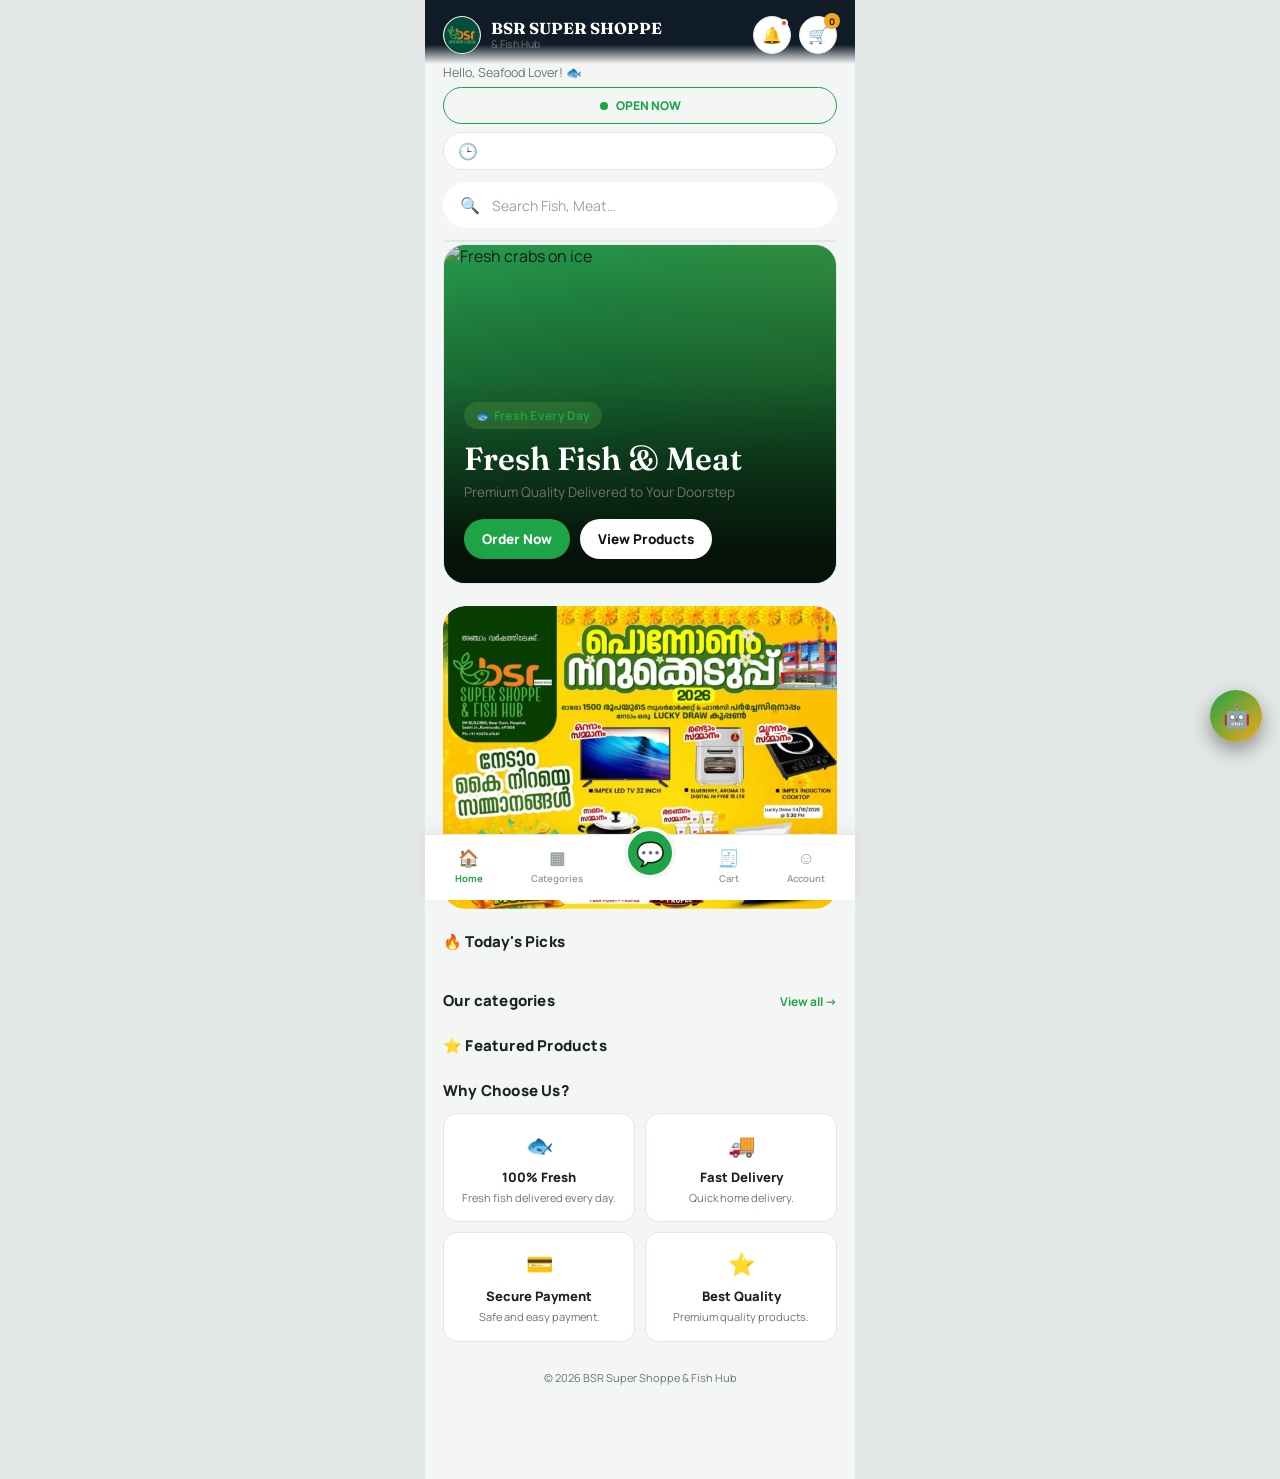
==== commit c084ab23: "Rename index-10.html to index.html" ====
--- a/index.html
+++ b/index.html
@@ -369,11 +369,15 @@
     <div class="admin-stats" id="adminStats"></div>
 
     <div class="admin-tabs">
+      <div class="admin-cur" id="adminCurLabel">🏠 Home</div>
+      <button class="admin-dots" onclick="toggleAdminMenu(event)" aria-label="Menu">⋮</button>
+      <div class="admin-menu" id="adminMenu">
       <button class="admin-tab active" id="tabHome" onclick="showAdminTab('home')">🏠 Home</button>
       <button class="admin-tab" id="tabOrders" onclick="showAdminTab('orders')">🧾 Orders</button>
       <button class="admin-tab" id="tabStaff" onclick="showAdminTab('staff')">👥 Staff</button>
       <button class="admin-tab" id="tabSalesAi" onclick="showAdminTab('salesai')">🧠 Sales AI</button>
       <button class="admin-tab" id="tabBanners" onclick="showAdminTab('banners')">📢 Banners</button>
+      </div>
     </div>
 
     <div id="adminInventoryPane">
@@ -1527,21 +1531,27 @@
   } catch(e){ console.error('Could not load staff', e); return []; }
 }
 
-async function hashPin(pin){
-  const data = new TextEncoder().encode('bsr-staff-pin:' + pin);
-  const hashBuffer = await crypto.subtle.digest('SHA-256', data);
-  return Array.from(new Uint8Array(hashBuffer)).map(b=>b.toString(16).padStart(2,'0')).join('');
-}
+const STAFF_EMAIL_DOMAIN = 'staff.bsr.shop';
+function staffEmail(id){ return id.toLowerCase() + '@' + STAFF_EMAIL_DOMAIN; }
+function staffPassword(pin, id){ return 'bsr#' + pin + '#' + id.toLowerCase(); }
 
 async function addStaffMember(data){
+  let ref = null;
   try{
-    const pinHash = await hashPin(data.pin);
-    await db.collection(STAFF_COLLECTION).add({
-      name: data.name, phone: data.phone, role: data.role, pinHash,
+    // The PIN is never stored: it becomes the password of a Firebase account for this staff member.
+    ref = await db.collection(STAFF_COLLECTION).add({
+      name: data.name, phone: data.phone, role: data.role,
       active: true, joinedAt: firebase.firestore.FieldValue.serverTimestamp()
     });
+    const app2 = firebase.apps.find(x=>x.name==='staffCreator') || firebase.initializeApp(firebaseConfig, 'staffCreator');
+    await app2.auth().createUserWithEmailAndPassword(staffEmail(ref.id), staffPassword(data.pin, ref.id));
+    await app2.auth().signOut();
     return true;
-  } catch(e){ console.error('Could not add staff', e); return false; }
+  } catch(e){
+    console.error('Could not add staff', e);
+    if(ref){ try{ await ref.delete(); } catch(_){} }
+    return false;
+  }
 }
 
 
@@ -1696,7 +1706,15 @@
   renderAdminOrders();
 }
 
+function toggleAdminMenu(e){
+  if(e) e.stopPropagation();
+  document.getElementById('adminMenu').classList.toggle('open');
+}
+document.addEventListener('click', ()=>{ const m=document.getElementById('adminMenu'); if(m) m.classList.remove('open'); });
 function showAdminTab(tab){
+  const labels={home:'🏠 Home',orders:'🧾 Orders',staff:'👥 Staff',salesai:'🧠 Sales AI',banners:'📢 Banners'};
+  const cur=document.getElementById('adminCurLabel'); if(cur) cur.textContent=labels[tab]||'';
+  const menu=document.getElementById('adminMenu'); if(menu) menu.classList.remove('open');
   document.getElementById('tabHome').classList.toggle('active', tab==='home');
   document.getElementById('tabOrders').classList.toggle('active', tab==='orders');
   document.getElementById('tabStaff').classList.toggle('active', tab==='staff');
@@ -2266,10 +2284,15 @@
   const pin = document.getElementById('deliveryPin').value.trim();
   if(!staffId){ showToast('No staff selected'); return; }
   if(!pin){ showToast('Enter your PIN'); return; }
+  try{
+    await fbAuth.signInWithEmailAndPassword(staffEmail(staffId), staffPassword(pin, staffId));
+  } catch(e){
+    showToast(e && e.code==='auth/too-many-requests' ? 'Too many tries — wait a few minutes' : 'Wrong PIN — try again');
+    return;
+  }
   const staffList = await loadStaff();
-  const staff = staffList.find(s=>s.id===staffId);
-  const enteredHash = await hashPin(pin);
-  if(!staff || staff.pinHash !== enteredHash){ showToast('Wrong PIN — try again'); return; }
+  const staff = staffList.find(x=>x.id===staffId);
+  if(!staff){ showToast('Staff not found'); fbAuth.signOut().catch(()=>{}); return; }
   currentDeliveryStaff = staff;
   seenPendingIds = null;
   document.getElementById('deliveryPin').value = '';
@@ -2286,6 +2309,7 @@
   if(deliveryUnsub){ deliveryUnsub(); deliveryUnsub = null; }
   currentDeliveryStaff = null;
   seenPendingIds = null;
+  fbAuth.signOut().catch(()=>{});
   showAccount();
 }
 
--- a/style.css
+++ b/style.css
@@ -1,19 +1,19 @@
   :root{
-    --bg: #0e150f;
-    --bg-2: #131d15;
-    --surface: #17221a;
-    --surface-2: #1f2e22;
-    --line: #2d3f30;
-    --text: #eaf3fb;
-    --text-dim: #8fa8bd;
-    --text-faint: #5f7border;
-    --aqua: #7ec850;
-    --aqua-dim: #22331f;
+    --bg: #f4f6f5;
+    --bg-2: #f4f6f5;
+    --surface: #ffffff;
+    --surface-2: #eef2ef;
+    --line: #e3e8e5;
+    --text: #1b231e;
+    --text-dim: #6a766f;
+    --text-faint: #9aa59f;
+    --aqua: #1fa347;
+    --aqua-dim: #e2f4e7;
     --coral: #ef4444;
-    --coral-dim: #4a1e1e;
-    --green: #33c77e;
-    --red: #ef5257;
-    --gold: #e8b23a;
+    --coral-dim: #fde8e8;
+    --green: #1fa347;
+    --red: #e5484d;
+    --gold: #f2a81d;
     --radius-lg: 22px;
     --radius-md: 14px;
     --radius-sm: 9px;
@@ -22,7 +22,7 @@
   *{box-sizing:border-box;}
   html,body{margin:0;padding:0;}
   body{
-    background: #0a0f0a;
+    background: #e4e8e6;
     color: var(--text);
     font-family: 'Manrope', sans-serif;
     display:flex;
@@ -91,7 +91,7 @@
     position:absolute; left:18px; right:18px; top:58px;
     background:var(--surface-2); border:1px solid var(--line);
     border-radius: var(--radius-md); z-index:50; max-height:280px; overflow-y:auto;
-    box-shadow: 0 14px 30px rgba(0,0,0,0.4);
+    box-shadow: 0 14px 30px rgba(20,40,28,0.12);
   }
   .search-results .sr-item{
     display:flex; justify-content:space-between; align-items:center;
@@ -107,7 +107,7 @@
     padding: 26px 20px 22px;
     background:
       radial-gradient(120% 140% at 100% 0%, rgba(126,200,80,0.22), transparent 55%),
-      linear-gradient(160deg, #1c3320 0%, #0f1c11 70%);
+      linear-gradient(160deg, #2fb55a 0%, #167a36 70%);
     border:1px solid var(--line);
     position:relative; overflow:hidden;
   }
@@ -124,7 +124,7 @@
   }
   .hero-cta{
     display:inline-flex; align-items:center; gap:8px;
-    background: var(--green); color:#04180e; font-weight:800; font-size:13.5px;
+    background: var(--green); color:#ffffff; font-weight:800; font-size:13.5px;
     padding:11px 18px; border-radius:999px; border:none;
   }
   .hero-wave{
@@ -206,7 +206,7 @@
   .qty-stepper span{ font-size:12.5px; font-weight:700; min-width:14px; text-align:center; }
   .add-btn{
     width:32px; height:32px; border-radius:50%; border:none;
-    background:var(--aqua); color:#04222a; font-size:17px; font-weight:900;
+    background:var(--aqua); color:#ffffff; font-size:17px; font-weight:900;
     display:flex; align-items:center; justify-content:center; flex-shrink:0;
   }
   .add-btn:disabled{ background:var(--line); color:var(--text-faint, #55708a); }
@@ -343,7 +343,7 @@
   .note-line{ font-size:11px; color:var(--green); margin: 6px 0 14px; display:flex; align-items:center; gap:5px;}
   .primary-btn{
     width:100%; padding:14px; border-radius:999px; border:none; background:var(--green);
-    color:#04180e; font-weight:800; font-size:14.5px;
+    color:#ffffff; font-weight:800; font-size:14.5px;
   }
   .primary-btn:disabled{ background:var(--line); color:var(--text-faint,#5c7386); }
 
@@ -381,7 +381,7 @@
   .nav-wa{
     width:52px; height:52px; border-radius:50%; background:var(--green);
     display:flex; align-items:center; justify-content:center; font-size:23px;
-    margin-top:-26px; border:4px solid var(--bg); color:#04180e;
+    margin-top:-26px; border:4px solid var(--bg); color:#ffffff;
   }
 
   /* ---------- Toast ---------- */
@@ -430,7 +430,7 @@
     flex:1; text-align:center; padding:11px; border-radius:999px; font-size:12.5px; font-weight:800;
     background:var(--surface); border:1px solid var(--line); color:var(--text-dim);
   }
-  .admin-tab.active{ background:var(--aqua); color:#04222a; border-color:var(--aqua); }
+  .admin-tab.active{ background:var(--aqua); color:#ffffff; border-color:var(--aqua); }
 
   .staff-card{
     background:var(--surface); border:1px solid var(--line); border-radius:var(--radius-md);
@@ -538,7 +538,7 @@
     width:58px; height:58px; border-radius:50%; flex-shrink:0;
     background:linear-gradient(160deg, var(--aqua), var(--surface-2));
     display:flex; align-items:center; justify-content:center;
-    font-size:24px; font-weight:800; color:#04222a; font-family:'Fraunces', serif;
+    font-size:24px; font-weight:800; color:#ffffff; font-family:'Fraunces', serif;
   }
   .profile-header .name{ font-size:18px; font-weight:800; }
   .profile-header .sub{ font-size:12px; color:var(--text-dim); margin-top:2px; }
@@ -577,7 +577,7 @@
   .slide-pick .sp-handle{
     position:absolute; top:4px; left:4px; width:48px; height:48px; border-radius:50%;
     background:#fff; display:flex; align-items:center; justify-content:center; font-size:20px;
-    cursor:grab; z-index:2; box-shadow:0 2px 8px rgba(0,0,0,0.35);
+    cursor:grab; z-index:2; box-shadow:0 2px 8px rgba(20,40,28,0.18);
   }
   .slide-pick.done{ background:linear-gradient(135deg, var(--aqua), var(--green)); }
   .slide-pick.done .sp-label{ opacity:0; }
@@ -595,8 +595,8 @@
     width:22px; height:22px; border-radius:50%; margin:0 auto 6px; display:flex; align-items:center; justify-content:center;
     background:var(--surface-2); border:2px solid var(--line); font-size:11px; color:var(--text-dim);
   }
-  .track-step.done .dot{ background:var(--green); border-color:var(--green); color:#04180e; }
-  .track-step.current .dot{ background:var(--aqua); border-color:var(--aqua); color:#04222a; }
+  .track-step.done .dot{ background:var(--green); border-color:var(--green); color:#ffffff; }
+  .track-step.current .dot{ background:var(--aqua); border-color:var(--aqua); color:#ffffff; }
   .track-step .line{
     position:absolute; top:11px; left:-50%; width:100%; height:2px; background:var(--line); z-index:-1;
   }
@@ -635,7 +635,7 @@
   /* ---------- Intro splash ---------- */
   .intro-splash{
     position:fixed; inset:0; z-index:999;
-    background: radial-gradient(120% 100% at 50% 0%, #1c3320 0%, #0a0f0a 75%);
+    background: radial-gradient(120% 100% at 50% 0%, #34b95e 0%, #137232 75%);
     display:flex; flex-direction:column; align-items:center; justify-content:center;
     overflow:hidden;
   }
@@ -715,4 +715,8 @@
   .custom-qty-actions{ display:flex; gap:10px; }
   .custom-qty-actions button{ flex:1; padding:12px; border-radius:999px; font-weight:800; font-size:13px; border:none; }
   .custom-qty-actions .cancel{ background:var(--surface-2); color:var(--text-dim); }
-  .custom-qty-actions .apply{ background:var(--aqua); color:#04222a; }
+  .custom-qty-actions .apply{ background:var(--aqua); color:#ffffff; }
+
+  /* Light grocery theme overrides */
+  .prod-card, .cat-card, .cart-item { box-shadow:0 2px 10px rgba(20,40,28,0.07); }
+  .bottom-nav{ background:#fff; border-top:1px solid var(--line); box-shadow:0 -4px 16px rgba(20,40,28,0.06); }
